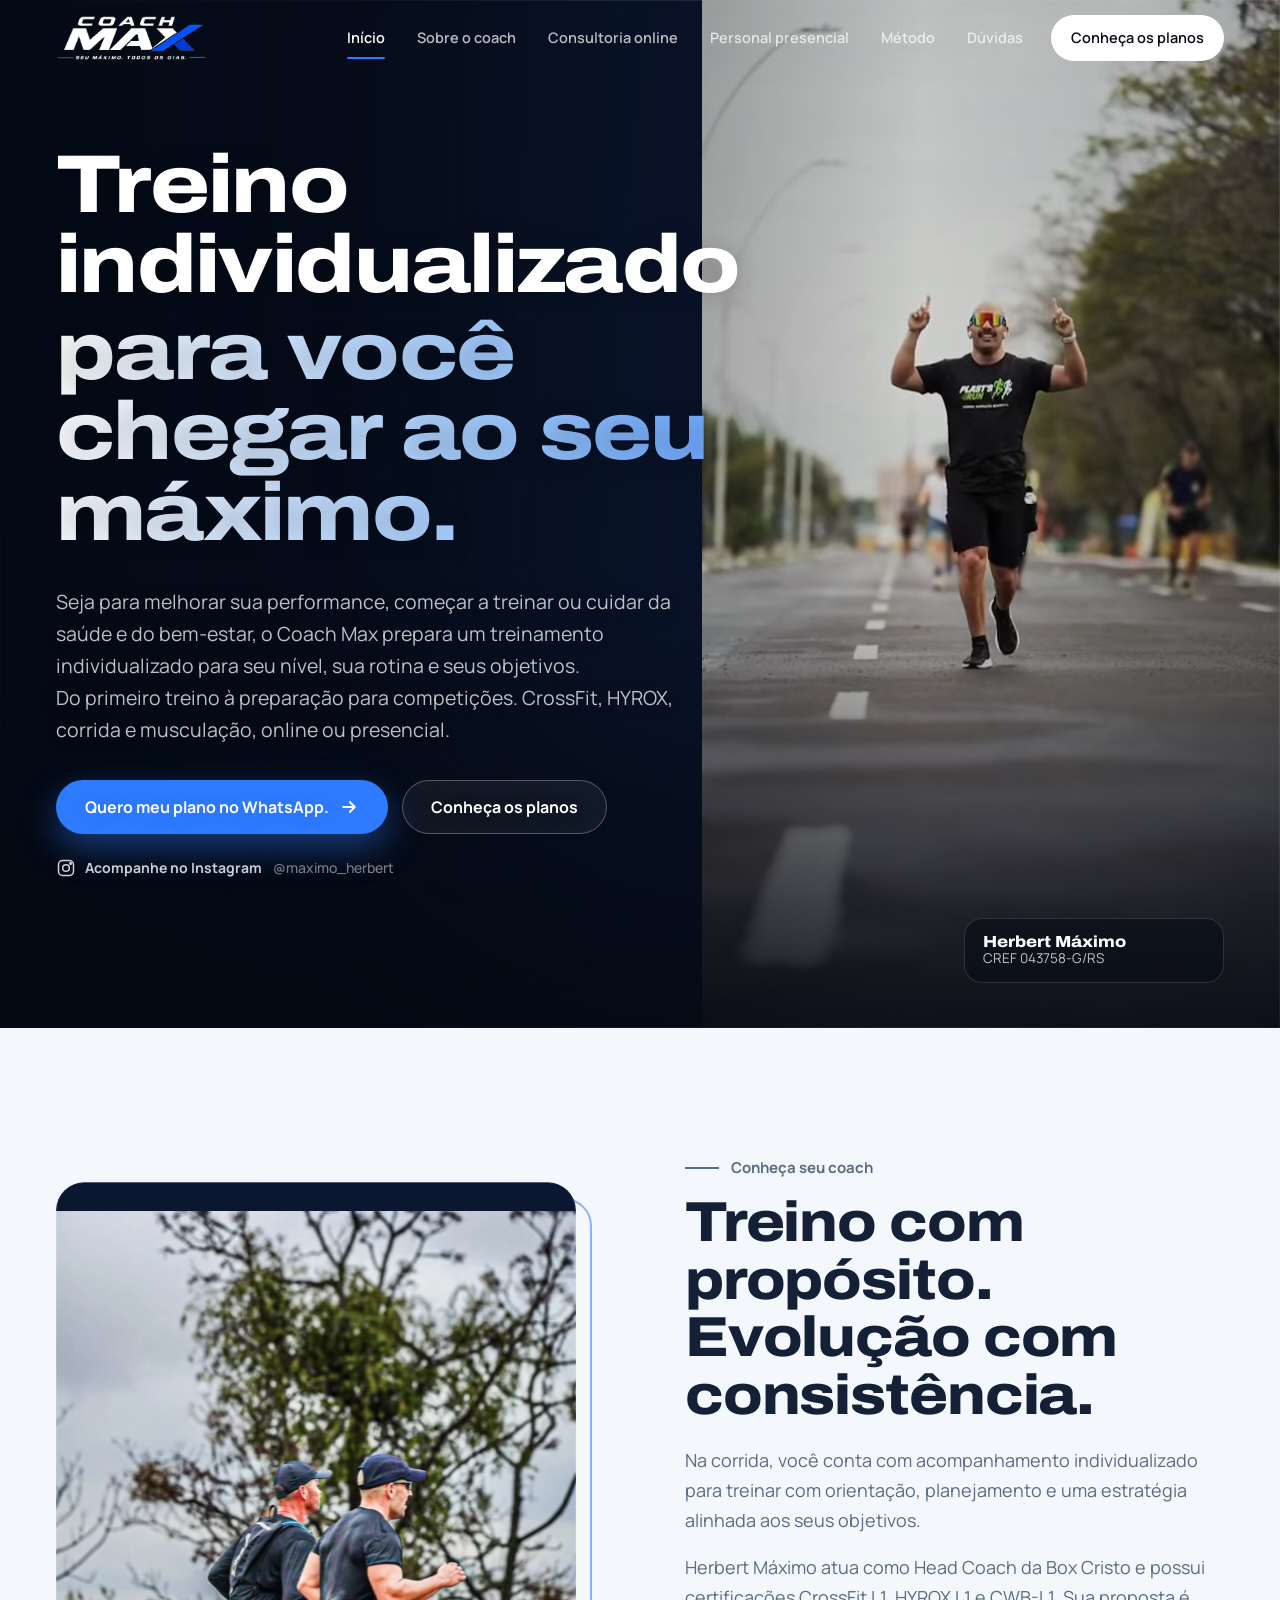
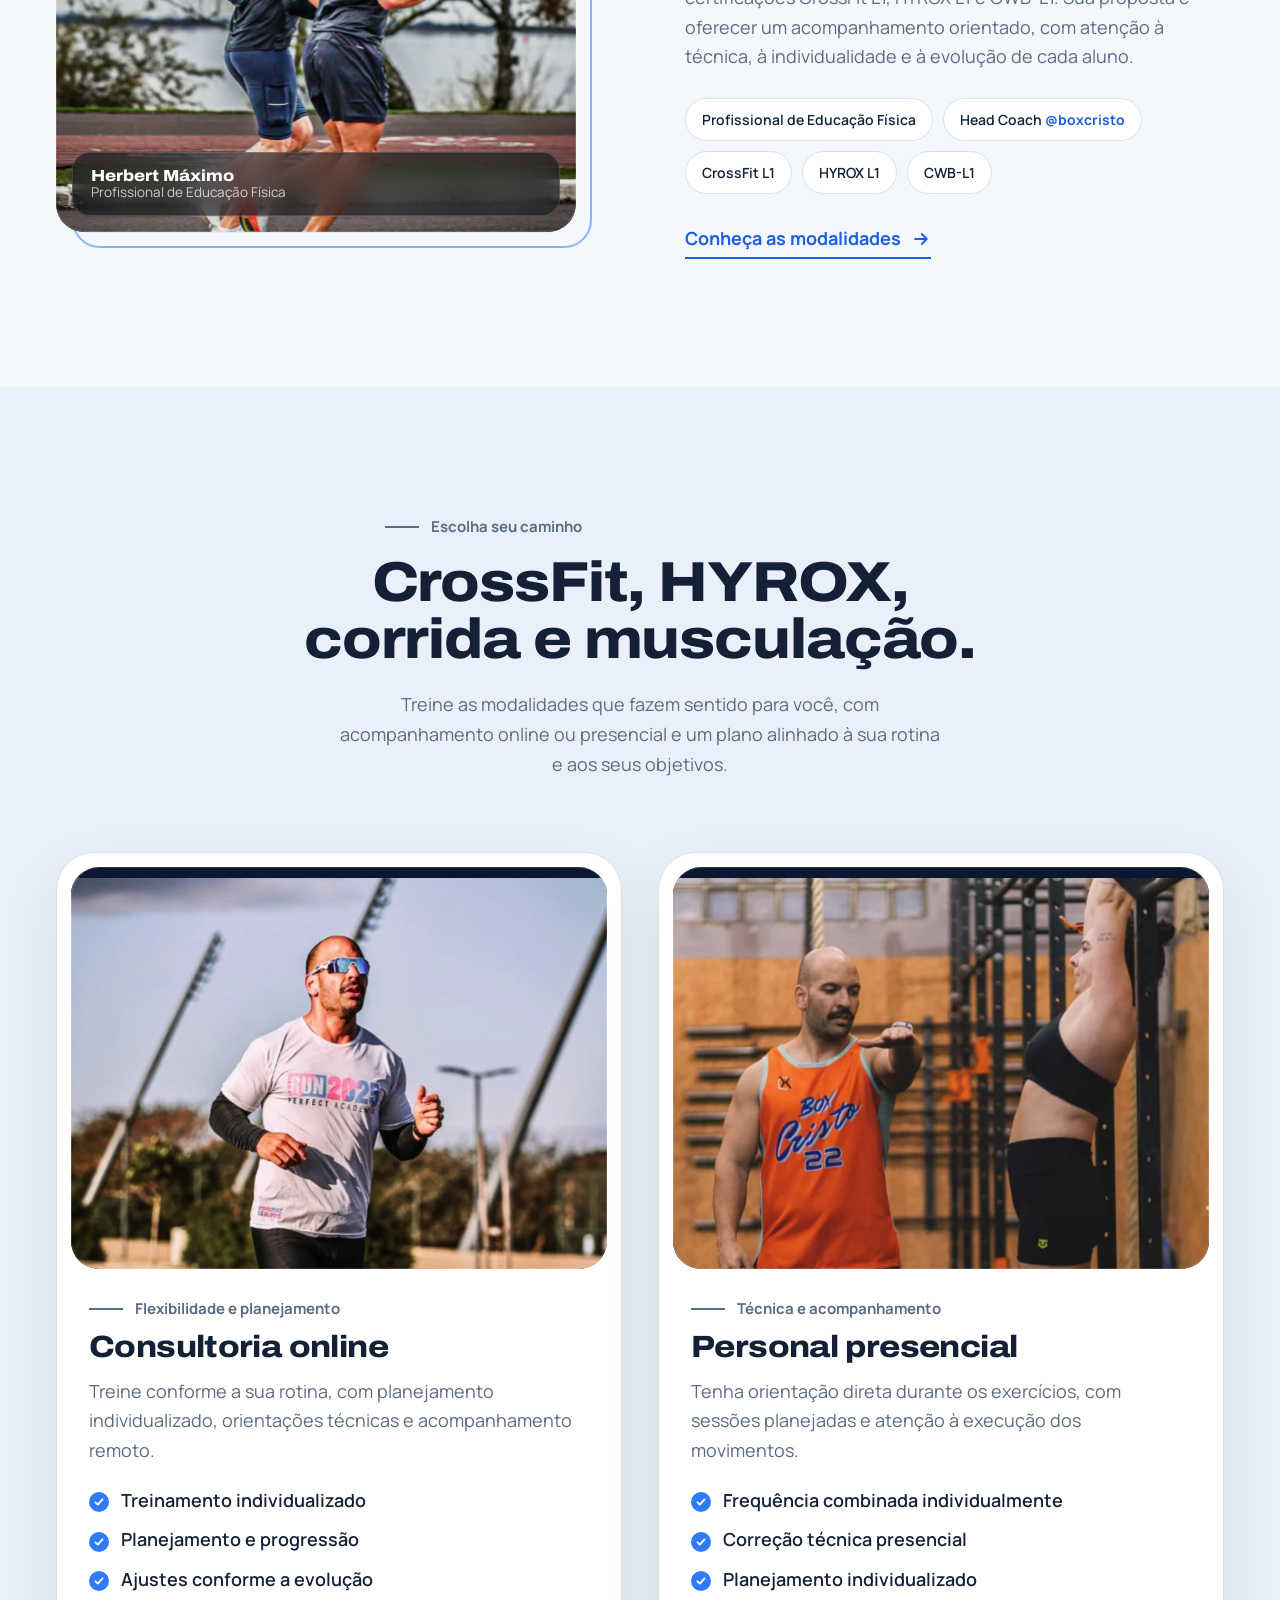
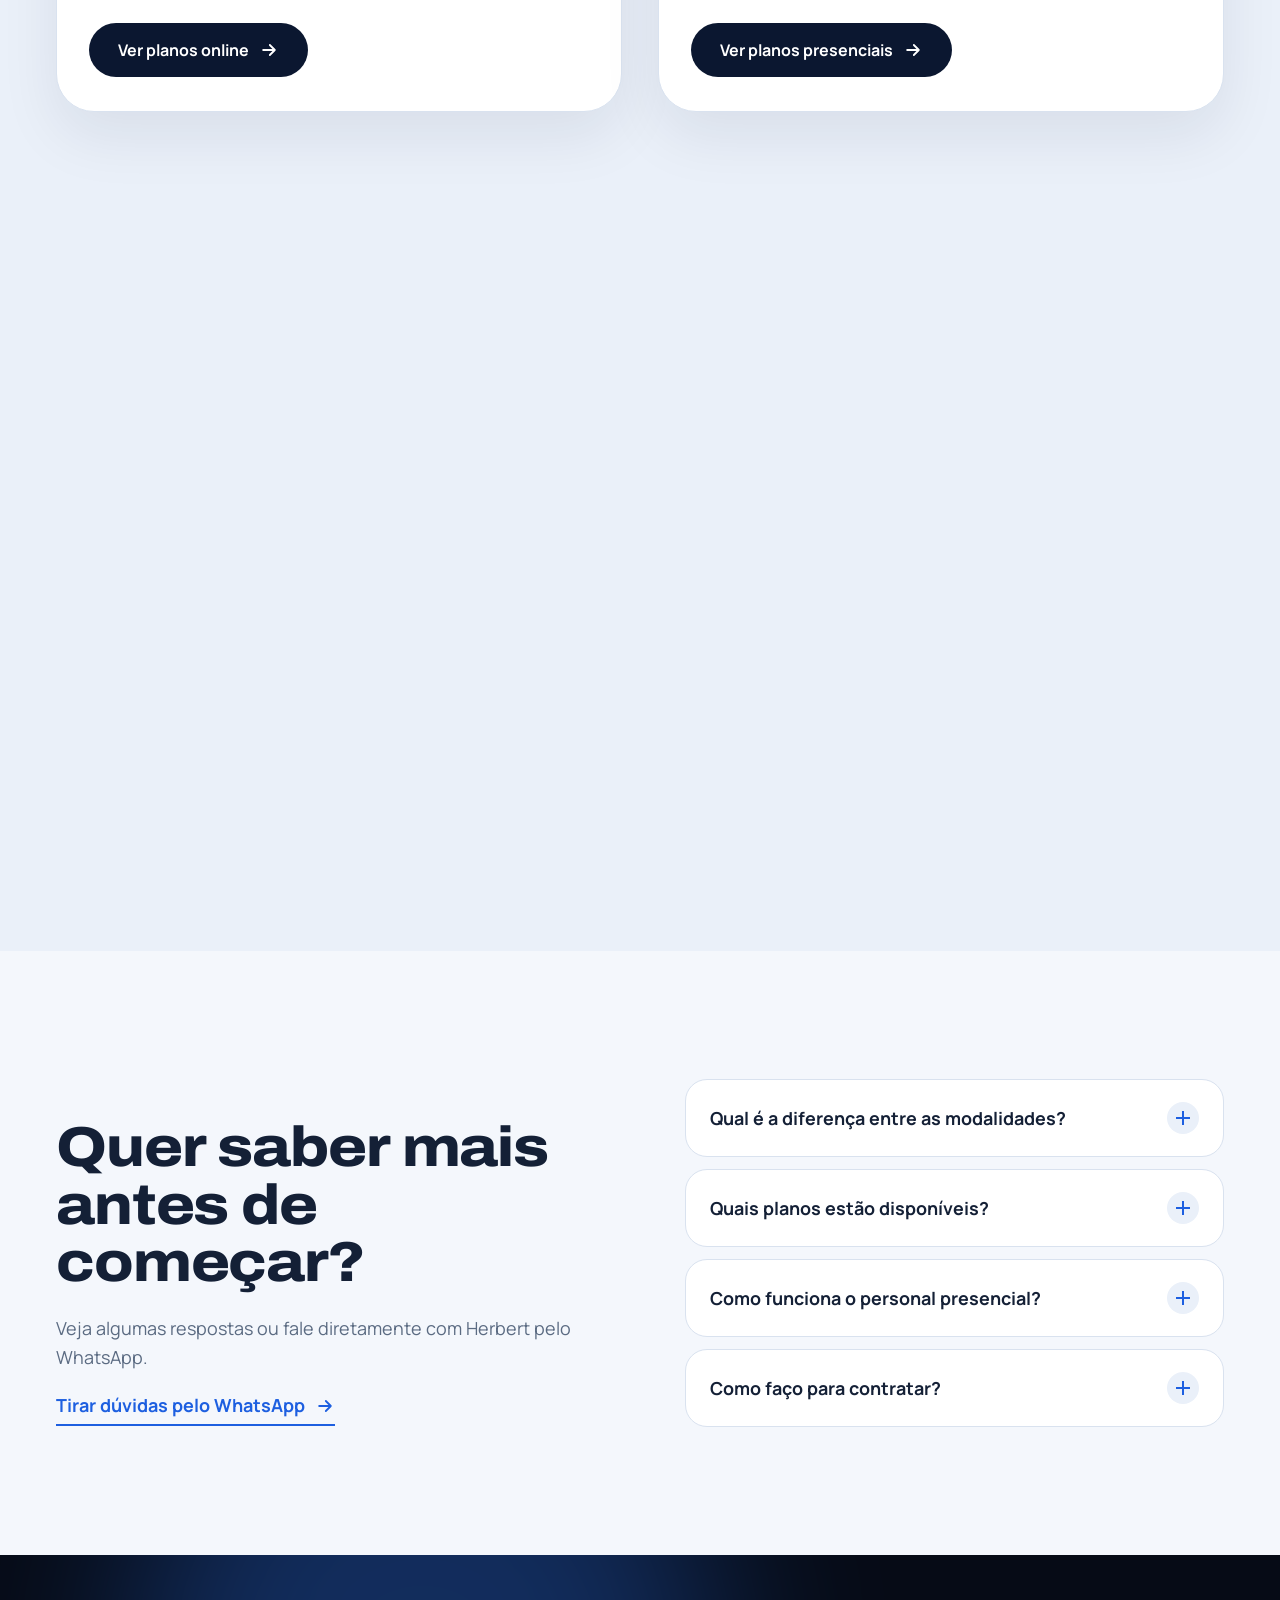
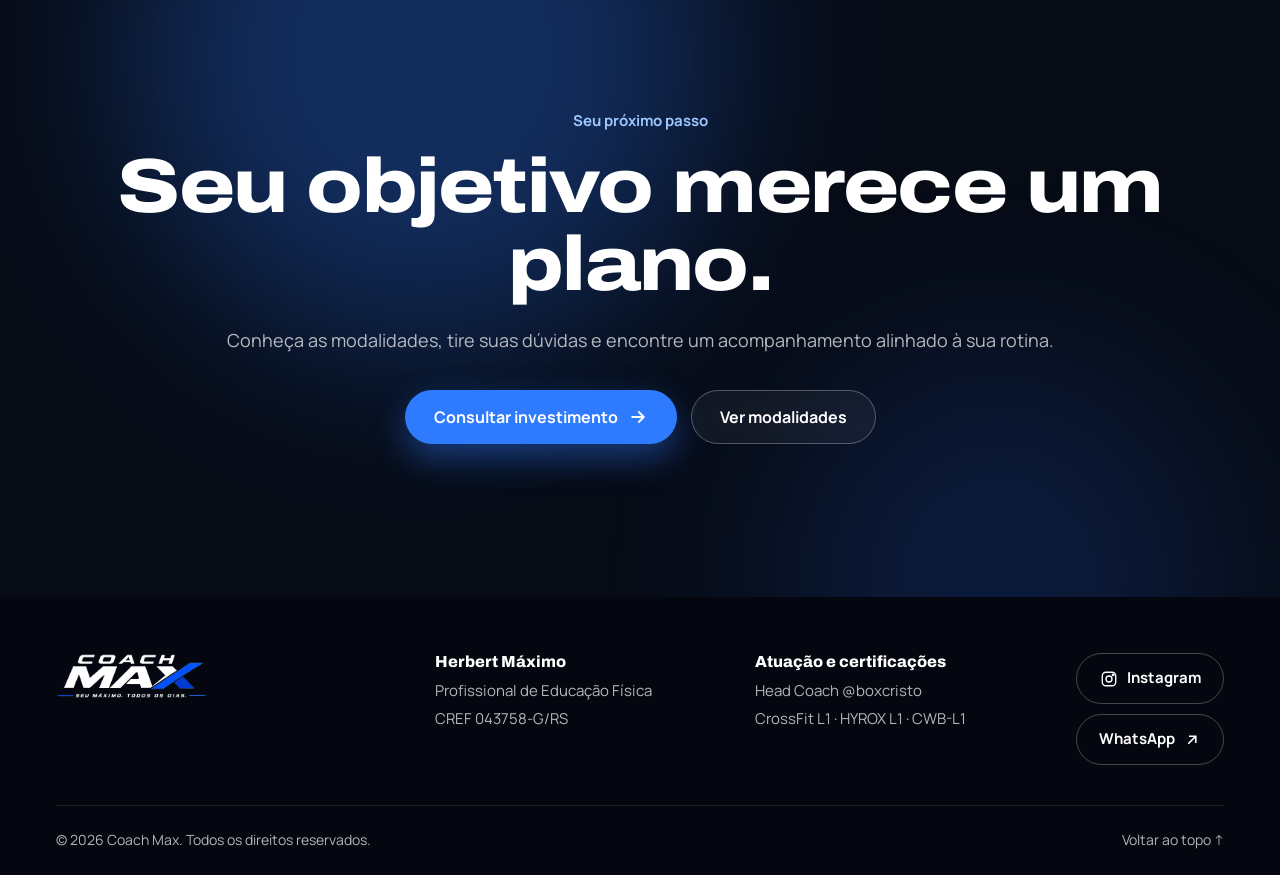
==== index.html @ e8304d34 "Atualiza copy e SEO da Home do Coach Max" ====
<!doctype html>
<html lang="pt-BR">
<head>
  <meta charset="utf-8">
  <meta name="viewport" content="width=device-width, initial-scale=1, viewport-fit=cover">
  <meta name="theme-color" content="#060b16">
  <meta name="description" content="Coach Max — Herbert Máximo. Treinamento individualizado para performance, saúde e bem-estar, com consultoria online e personal presencial.">
  <meta property="og:title" content="Coach Max | Herbert Máximo">
  <meta property="og:description" content="Treinamento individualizado para performance, saúde e bem-estar, com orientação profissional e evolução contínua.">
  <meta property="og:type" content="website">
  <meta property="og:image" content="assets/videos/poster.jpg">
  <title>Coach Max | Treinamento para performance, saúde e bem-estar</title>
  <link rel="preconnect" href="https://fonts.googleapis.com">
  <link rel="preconnect" href="https://fonts.gstatic.com" crossorigin>
  <link href="https://fonts.googleapis.com/css2?family=Archivo:wdth,wght@100,800;112,700;125,800&family=Manrope:wght@400;500;600;700&display=swap" rel="stylesheet">
  <link rel="stylesheet" href="./css/style.css">
  <script>document.documentElement.classList.add("js")</script>
  <script src="js/script.js" defer></script>
</head>
<body>
  <a class="skip-link" href="#conteudo">Pular para o conteúdo</a>
  <div class="progress" aria-hidden="true"><i></i></div>

  <header class="site-header" id="topo">
    <div class="container nav-wrap">
      <a class="brand" href="#inicio" aria-label="Coach Max, início">
        <img class="brand-logo" src="assets/images/coach-max-logo-white.png" alt="Coach Max — Seu máximo. Todos os dias.">
      </a>
      <button class="menu-toggle" type="button" aria-expanded="false" aria-controls="main-nav" aria-label="Abrir menu"><span></span><span></span></button>
      <nav class="main-nav" id="main-nav" aria-label="Navegação principal">
        <a href="#inicio" style="--i:1">Início</a>
        <a href="#sobre" style="--i:2">Sobre o coach</a>
        <a href="#online" style="--i:3">Consultoria online</a>
        <a href="#presencial" style="--i:4">Personal presencial</a>
        <a href="#metodo" style="--i:5">Método</a>
        <a href="#faq" style="--i:6">Dúvidas</a>
        <a class="nav-cta" href="planos.html" style="--i:7">Conheça os planos</a>
        <i class="nav-indicator" aria-hidden="true"></i>
      </nav>
    </div>
  </header>

  <main id="conteudo">
    <!-- HERO -->
    <section class="hero" id="inicio" aria-labelledby="hero-title">
      <div class="hero-bg" aria-hidden="true"><div class="glow g1"></div><div class="glow g2"></div></div>
      <div class="container hero-grid">
        <div class="hero-copy">
          <h1 id="hero-title">
            <span class="line"><span style="--i:1">Treino individualizado</span></span>
            <span class="line"><span style="--i:2" class="soft">para você chegar ao seu máximo.</span></span>
          </h1>
          <p class="hero-lead" data-in style="--i:4">Seja para melhorar sua performance, começar a treinar ou cuidar da saúde e do bem-estar, o Coach Max prepara um treinamento individualizado para seu nível, sua rotina e seus objetivos.<br><span class="hero-support">Do primeiro treino à preparação para competições. CrossFit, HYROX, corrida e musculação, online ou presencial.</span></p>
          <div class="button-row" data-in style="--i:5">
            <a class="btn btn-primary" href="planos.html"><span>Quero meu plano no WhatsApp.</span><svg viewBox="0 0 24 24" aria-hidden="true"><path d="M5 12h14M13 6l6 6-6 6"/></svg></a>
            <a class="btn btn-ghost" href="https://wa.me/5551980130227?text=Ol%C3%A1%2C%20Herbert!%20Conheci%20seu%20site%20e%20gostaria%20de%20saber%20mais%20sobre%20seus%20servi%C3%A7os." target="_blank" rel="noopener noreferrer"><span>Conheça os planos</span></a>
          </div>
          <a class="instagram-link" href="https://www.instagram.com/maximo_herbert/" target="_blank" rel="noopener noreferrer" aria-label="Acompanhe Herbert Máximo no Instagram">
            <svg viewBox="0 0 24 24" aria-hidden="true"><rect x="3" y="3" width="18" height="18" rx="5"/><circle cx="12" cy="12" r="4"/><circle cx="17.5" cy="6.5" r="1"/></svg>
            <span>Acompanhe no Instagram</span><span class="instagram-handle">@maximo_herbert</span>
          </a>
        </div>

        <div class="hero-visual" data-in style="--i:3">
          <div class="frame hero-frame">
            <div class="frame-inner">
              <video class="hero-video" autoplay muted loop playsinline preload="auto" poster="assets/videos/poster.jpg" aria-label="Herbert Máximo correndo em uma avenida">
                <source src="assets/videos/herbert-correndo.webm" type="video/webm; codecs=vp9">
                <source src="assets/videos/herbert-correndo.mp4" type="video/mp4">
              </video>
              <div class="frame-shade"></div>
              <div class="frame-caption"><strong>Herbert Máximo</strong><span>CREF 043758-G/RS</span></div>
            </div>
          </div>
          <svg class="seal" viewBox="0 0 200 200" aria-hidden="true">
            <defs><path id="circ" d="M100,100 m-78,0 a78,78 0 1,1 156,0 a78,78 0 1,1 -156,0"/></defs>
            <text><textPath href="#circ" startOffset="0">CrossFit L1 • HYROX L1 • CWB-L1 • Head Coach •</textPath></text>
            <circle cx="100" cy="100" r="40"/><path d="M82 108l12-24 8 14 6-8 10 18z"/>
          </svg>
        </div>
      </div>
      <a class="scroll-cue" href="#sobre" aria-label="Rolar para conhecer o coach"><i></i><span>Conheça o coach</span></a>
    </section>

    <!-- SOBRE -->
    <section class="section light" id="sobre">
      <div class="container split">
        <div class="frame" data-reveal="frame">
          <div class="frame-inner">
            <img src="assets/images/herbert-corrida-dupla.webp" alt="Herbert Máximo e outro atleta correndo juntos ao ar livre" width="666" height="654" loading="lazy" class="photo-running-pair" style="object-position:50% 48%" data-parallax>
            <div class="frame-caption"><strong>Herbert Máximo</strong><span>Profissional de Educação Física</span></div>
          </div>
        </div>
        <div class="copy">
          <p class="kicker" data-reveal>Conheça seu coach</p>
          <h2 data-reveal style="--d:80">Treino com propósito.<br>Evolução com consistência.</h2>
          <p data-reveal style="--d:140">Na corrida, você conta com acompanhamento individualizado para treinar com orientação, planejamento e uma estratégia alinhada aos seus objetivos.</p>
          <p data-reveal style="--d:200">Herbert Máximo atua como Head Coach da Box Cristo e possui certificações CrossFit L1, HYROX L1 e CWB-L1. Sua proposta é oferecer um acompanhamento orientado, com atenção à técnica, à individualidade e à evolução de cada aluno.</p>
          <div class="chips" data-reveal style="--d:260">
            <span>Profissional de Educação Física</span><span>Head Coach <b>@boxcristo</b></span><span>CrossFit L1</span><span>HYROX L1</span><span>CWB-L1</span>
          </div>
          <a class="text-link" href="#modalidades" data-reveal style="--d:320"><span>Conheça as modalidades</span><svg viewBox="0 0 24 24" aria-hidden="true"><path d="M5 12h14M13 6l6 6-6 6"/></svg></a>
        </div>
      </div>
    </section>

    <!-- MODALIDADES -->
    <section class="section pale" id="modalidades">
      <div class="container">
        <div class="heading center">
          <p class="kicker" data-reveal>Escolha seu caminho</p>
          <h2 data-reveal style="--d:80">CrossFit, HYROX,<br>corrida e musculação.</h2>
          <p data-reveal style="--d:140">Treine as modalidades que fazem sentido para você, com acompanhamento online ou presencial e um plano alinhado à sua rotina e aos seus objetivos.</p>
        </div>
        <div class="cards">
          <article class="card" data-reveal style="--d:0">
            <div class="frame frame-wide"><div class="frame-inner"><img src="assets/images/herbert-correndo-novo.webp" alt="Herbert Máximo correndo ao ar livre, com o rosto e o corpo visíveis" width="648" height="834" loading="lazy" class="photo-online" style="object-position:50% 16%" data-parallax></div></div>
            <div class="card-body">
              <p class="kicker">Flexibilidade e planejamento</p>
              <h3>Consultoria online</h3>
              <p>Treine conforme a sua rotina, com planejamento individualizado, orientações técnicas e acompanhamento remoto.</p>
              <ul class="checks"><li>Treinamento individualizado</li><li>Planejamento e progressão</li><li>Ajustes conforme a evolução</li></ul>
              <a class="btn btn-dark" href="planos.html?tipo=online#online"><span>Ver planos online</span><svg viewBox="0 0 24 24" aria-hidden="true"><path d="M5 12h14M13 6l6 6-6 6"/></svg></a>
            </div>
          </article>
          <article class="card" data-reveal style="--d:140">
            <div class="frame frame-wide"><div class="frame-inner"><img src="assets/images/herbert-orientando-aluna.webp" alt="Herbert Máximo orientando uma aluna durante um exercício na academia" width="681" height="908" loading="lazy" class="photo-presencial" style="object-position:50% 12%" data-parallax></div></div>
            <div class="card-body">
              <p class="kicker">Técnica e acompanhamento</p>
              <h3>Personal presencial</h3>
              <p>Tenha orientação direta durante os exercícios, com sessões planejadas e atenção à execução dos movimentos.</p>
              <ul class="checks"><li>Frequência combinada individualmente</li><li>Correção técnica presencial</li><li>Planejamento individualizado</li></ul>
              <a class="btn btn-dark" href="planos.html?tipo=presencial#presencial"><span>Ver planos presenciais</span><svg viewBox="0 0 24 24" aria-hidden="true"><path d="M5 12h14M13 6l6 6-6 6"/></svg></a>
            </div>
          </article>
        </div>
      </div>
    </section>


    <!-- MÉTODO -->
    <section class="section pale" id="metodo">
      <div class="container">
        <div class="heading center">
          <p class="kicker" data-reveal>A metodologia</p>
          <h2 data-reveal style="--d:80">Evolução não acontece por acaso.</h2>
          <p data-reveal style="--d:140">Um processo estruturado para transformar intenção em consistência.</p>
        </div>
        <div class="steps" data-reveal="line">
          <article data-reveal style="--d:100"><span>1</span><h3>Planejamento</h3><p>Definição de objetivos e organização de uma estratégia de treinamento individualizada.</p></article>
          <article data-reveal style="--d:260"><span>2</span><h3>Consistência</h3><p>Construção de uma rotina alinhada às suas necessidades e disponibilidade.</p></article>
          <article data-reveal style="--d:420"><span>3</span><h3>Evolução</h3><p>Acompanhamento do processo e ajustes conforme a sua resposta ao treinamento.</p></article>
        </div>
      </div>
    </section>

    <!-- FAQ -->
    <section class="section light" id="faq">
      <div class="container split faq">
        <div class="copy">
          <p class="kicker" data-reveal>Dúvidas frequentes</p>
          <h2 data-reveal style="--d:80">Quer saber mais antes de começar?</h2>
          <p data-reveal style="--d:140">Veja algumas respostas ou fale diretamente com Herbert pelo WhatsApp.</p>
          <a class="text-link" data-reveal style="--d:200" href="https://wa.me/5551980130227?text=Ol%C3%A1%2C%20Herbert!%20Tenho%20algumas%20d%C3%BAvidas%20sobre%20seus%20servi%C3%A7os." target="_blank" rel="noopener noreferrer"><span>Tirar dúvidas pelo WhatsApp</span><svg viewBox="0 0 24 24" aria-hidden="true"><path d="M5 12h14M13 6l6 6-6 6"/></svg></a>
        </div>
        <div class="acc" data-reveal="right">
          <div class="acc-item"><h3><button type="button" aria-expanded="false">Qual é a diferença entre as modalidades?<i aria-hidden="true"></i></button></h3><div class="acc-panel"><div><p>A consultoria online oferece planejamento e acompanhamento remoto. O personal presencial inclui sessões com orientação direta durante os exercícios.</p></div></div></div>
          <div class="acc-item"><h3><button type="button" aria-expanded="false">Quais planos estão disponíveis?<i aria-hidden="true"></i></button></h3><div class="acc-panel"><div><p>As duas modalidades possuem opções mensal, bimestral e trimestral. Entre em contato para consultar o investimento e as condições.</p></div></div></div>
          <div class="acc-item"><h3><button type="button" aria-expanded="false">Como funciona o personal presencial?<i aria-hidden="true"></i></button></h3><div class="acc-panel"><div><p>O acompanhamento pode ser online ou presencial. No presencial, a quantidade e a frequência das sessões são combinadas individualmente com Herbert, conforme os objetivos e a rotina de cada aluno.</p></div></div></div>
          <div class="acc-item"><h3><button type="button" aria-expanded="false">Como faço para contratar?<i aria-hidden="true"></i></button></h3><div class="acc-panel"><div><p>Escolha a modalidade, selecione o plano e toque em “Enviar no WhatsApp” para conversar diretamente com Herbert, com a mensagem já preenchida.</p></div></div></div>
        </div>
      </div>
    </section>

    <!-- CTA -->
    <section class="section dark final" id="contato">
      <div class="glow g1" aria-hidden="true"></div><div class="glow g2" aria-hidden="true"></div>
      <div class="container center">
        <p class="kicker" data-reveal>Seu próximo passo</p>
        <h2 data-reveal style="--d:80">Seu objetivo merece um plano.</h2>
        <p data-reveal style="--d:140">Conheça as modalidades, tire suas dúvidas e encontre um acompanhamento alinhado à sua rotina.</p>
        <div class="button-row center-row" data-reveal style="--d:200">
          <a class="btn btn-primary" href="https://wa.me/5551980130227?text=Ol%C3%A1%2C%20Herbert!%20Conheci%20seu%20site%20e%20gostaria%20de%20consultar%20os%20investimentos%20dos%20planos." target="_blank" rel="noopener noreferrer"><span>Consultar investimento</span><svg viewBox="0 0 24 24" aria-hidden="true"><path d="M5 12h14M13 6l6 6-6 6"/></svg></a>
          <a class="btn btn-ghost" href="planos.html"><span>Ver modalidades</span></a>
        </div>
      </div>
    </section>
  </main>

  <footer class="site-footer">
    <div class="container footer-main">
      <a class="brand" href="#inicio"><img class="brand-logo" src="assets/images/coach-max-logo-white.png" alt="Coach Max — Seu máximo. Todos os dias."></a>
      <div class="footer-info"><strong>Herbert Máximo</strong><span>Profissional de Educação Física</span><span>CREF 043758-G/RS</span></div>
      <div class="footer-info"><strong>Atuação e certificações</strong><span>Head Coach @boxcristo</span><span>CrossFit L1 · HYROX L1 · CWB-L1</span></div>
      <div class="footer-socials">
        <a class="footer-social instagram-social" href="https://www.instagram.com/maximo_herbert/" target="_blank" rel="noopener noreferrer" aria-label="Instagram de Herbert Máximo">
          <svg viewBox="0 0 24 24" aria-hidden="true"><rect x="3" y="3" width="18" height="18" rx="5"/><circle cx="12" cy="12" r="4"/><circle cx="17.5" cy="6.5" r="1"/></svg><span>Instagram</span>
        </a>
        <a class="footer-wa" href="https://wa.me/5551980130227" target="_blank" rel="noopener noreferrer"><span>WhatsApp</span><svg viewBox="0 0 24 24" aria-hidden="true"><path d="M7 17L17 7M8 7h9v9"/></svg></a>
      </div>
    </div>
    <div class="container footer-bottom"><span>© <span id="current-year">2026</span> Coach Max. Todos os direitos reservados.</span><a href="#topo">Voltar ao topo ↑</a></div>
  </footer>

  <a class="floating-wa" href="https://wa.me/5551980130227?text=Ol%C3%A1%2C%20Herbert!%20Gostaria%20de%20saber%20mais%20sobre%20seus%20servi%C3%A7os." target="_blank" rel="noopener noreferrer" aria-label="Falar com Herbert pelo WhatsApp">
    <svg viewBox="0 0 24 24" aria-hidden="true"><path d="M20.52 3.48A11.83 11.83 0 0 0 12.1 0C5.55 0 .22 5.33.22 11.88c0 2.1.55 4.15 1.6 5.96L.12 24l6.32-1.66a11.9 11.9 0 0 0 5.66 1.44h.01c6.55 0 11.88-5.33 11.88-11.88 0-3.17-1.23-6.15-3.47-8.42ZM12.1 21.75a9.9 9.9 0 0 1-5.04-1.38l-.36-.21-3.75.98 1-3.66-.23-.38a9.85 9.85 0 0 1-1.51-5.22c0-5.45 4.44-9.89 9.9-9.89a9.82 9.82 0 0 1 7 2.9 9.83 9.83 0 0 1 2.9 7c0 5.46-4.44 9.9-9.9 9.9Zm5.43-7.41c-.3-.15-1.77-.87-2.04-.97-.27-.1-.47-.15-.67.15-.2.3-.77.97-.95 1.17-.17.2-.35.22-.65.07-.3-.15-1.26-.46-2.4-1.47-.89-.79-1.49-1.77-1.66-2.07-.17-.3-.02-.46.13-.61.13-.13.3-.35.45-.52.15-.17.2-.3.3-.5.1-.2.05-.37-.02-.52-.08-.15-.67-1.62-.92-2.22-.24-.58-.49-.5-.67-.51h-.57c-.2 0-.52.07-.79.37-.27.3-1.04 1.02-1.04 2.49s1.07 2.89 1.22 3.09c.15.2 2.1 3.2 5.08 4.49.71.31 1.26.5 1.69.64.71.23 1.35.2 1.86.12.57-.08 1.77-.72 2.02-1.42.25-.7.25-1.3.17-1.42-.07-.13-.27-.2-.57-.35Z"/></svg>
  </a>
</body>
</html>
---- css/style.css ----
:root{
  --ink:#060b16;--navy:#0b1730;--navy-2:#13294d;--blue:#2f7bff;--blue-2:#1d5fe0;--sky:#9cc8ff;
  --bone:#f4f7fc;--pale:#eaf0f9;--white:#fff;--text:#142036;--muted:#5b6b82;--line:#d9e2ef;
  --ease:cubic-bezier(.16,1,.3,1);--ease-io:cubic-bezier(.65,0,.35,1);
  --f-head:"Archivo","Arial Narrow",system-ui,sans-serif;--f-body:"Manrope",system-ui,-apple-system,"Segoe UI",sans-serif;
  --r:28px;--pad:clamp(20px,5vw,56px);--header:76px;
}
*,*::before,*::after{box-sizing:border-box}
html{-webkit-text-size-adjust:100%;scroll-padding-top:var(--header)}
body{margin:0;font-family:var(--f-body);color:var(--text);background:var(--ink);line-height:1.65;font-size:clamp(16px,1.05vw + 10px,18px);overflow-x:hidden;-webkit-font-smoothing:antialiased}
body.menu-open{overflow:hidden}
img,video,svg{display:block;max-width:100%}
a{color:inherit;text-decoration:none}
button{font:inherit;color:inherit}
h1,h2,h3{font-family:var(--f-head);margin:0;line-height:1.02;letter-spacing:-.02em;font-weight:800;font-stretch:112%}
p{margin:0 0 1em}
:focus-visible{outline:3px solid var(--blue);outline-offset:3px;border-radius:8px}
.container{width:min(1200px,100% - var(--pad)*2);margin-inline:auto}
.skip-link{position:fixed;left:12px;top:-60px;z-index:200;background:#fff;color:#000;padding:10px 16px;border-radius:10px;transition:top .2s}
.skip-link:focus{top:12px}

/* progress + header */
.progress{position:fixed;inset:0 0 auto 0;height:3px;z-index:120;pointer-events:none}
.progress i{display:block;height:100%;background:linear-gradient(90deg,var(--blue),var(--sky));transform-origin:left;transform:scaleX(var(--p,0))}
.site-header{position:fixed;inset:0 0 auto 0;height:var(--header);z-index:100;display:flex;align-items:center;color:#fff;transition:background .5s var(--ease),backdrop-filter .5s,box-shadow .5s,height .5s var(--ease)}
.site-header.scrolled{background:rgba(6,11,22,.78);-webkit-backdrop-filter:blur(18px) saturate(1.4);backdrop-filter:blur(18px) saturate(1.4);box-shadow:0 1px 0 rgba(255,255,255,.08);height:64px}
.nav-wrap{display:flex;align-items:center;justify-content:space-between;gap:24px}
.brand{display:flex;align-items:center;gap:12px;position:relative;z-index:110}
.brand-logo{display:block;width:clamp(126px,13vw,168px);height:auto;max-height:46px;object-fit:contain;object-position:left center}
.brand:hover .brand-logo{opacity:.9;transition:opacity .25s ease}
.brand-mark{width:42px;height:42px;border-radius:13px;display:grid;place-items:center;background:linear-gradient(135deg,var(--blue),var(--blue-2));font:800 15px var(--f-head);letter-spacing:.02em;box-shadow:0 8px 24px rgba(47,123,255,.45);transition:transform .6s var(--ease)}
.brand:hover .brand-mark{transform:rotate(-8deg) scale(1.06)}
.brand-copy{display:flex;flex-direction:column;line-height:1.15}
.brand-copy strong{font:800 17px var(--f-head);font-stretch:112%;letter-spacing:.01em}
.brand-copy small{font-size:11px;color:rgba(255,255,255,.62)}
.main-nav{display:flex;align-items:center;gap:4px;position:relative}
.main-nav a{position:relative;padding:10px 14px;font-size:14.5px;font-weight:600;color:rgba(255,255,255,.72);transition:color .3s}
.main-nav a:hover,.main-nav a.active{color:#fff}
.main-nav .nav-cta{margin-left:10px;padding:11px 20px;border-radius:999px;background:#fff;color:var(--ink);transition:transform .4s var(--ease),background .3s,color .3s}
.main-nav .nav-cta:hover{background:var(--blue);color:#fff;transform:translateY(-2px)}
.nav-indicator{position:absolute;bottom:2px;left:0;height:2px;width:0;background:var(--blue);border-radius:2px;transition:transform .5s var(--ease),width .5s var(--ease),opacity .3s;opacity:0}
.menu-toggle{display:none;position:relative;z-index:110;width:46px;height:46px;border:1px solid rgba(255,255,255,.2);border-radius:14px;background:rgba(255,255,255,.06);cursor:pointer}
.menu-toggle span{position:absolute;left:13px;right:13px;height:2px;background:#fff;border-radius:2px;transition:transform .5s var(--ease)}
.menu-toggle span:first-child{top:18px}.menu-toggle span:last-child{top:26px}
.menu-toggle[aria-expanded=true] span:first-child{transform:translateY(4px) rotate(45deg)}
.menu-toggle[aria-expanded=true] span:last-child{transform:translateY(-4px) rotate(-45deg)}

/* buttons / links */
.btn{--mx:0px;--my:0px;display:inline-flex;align-items:center;justify-content:center;gap:10px;min-height:54px;padding:0 28px;border-radius:999px;font-weight:700;font-size:16px;border:1px solid transparent;cursor:pointer;position:relative;overflow:hidden;transform:translate(var(--mx),var(--my));transition:transform .5s var(--ease),background .35s,color .35s,border-color .35s,box-shadow .4s}
.btn svg,.text-link svg{width:20px;height:20px;fill:none;stroke:currentColor;stroke-width:2.2;stroke-linecap:round;stroke-linejoin:round;transition:transform .5s var(--ease)}
.btn:hover svg,.text-link:hover svg{transform:translateX(5px)}
.btn-primary{background:var(--blue);color:#fff;box-shadow:0 14px 34px rgba(47,123,255,.42)}
.btn-primary:hover{background:#4a8dff;box-shadow:0 18px 44px rgba(47,123,255,.6)}
.btn-ghost{border-color:rgba(255,255,255,.28);color:#fff;background:rgba(255,255,255,.05);-webkit-backdrop-filter:blur(8px);backdrop-filter:blur(8px)}
.btn-ghost:hover{background:#fff;color:var(--ink)}
.btn-dark{background:var(--navy);color:#fff}.btn-dark:hover{background:var(--blue)}
.btn-wa{background:#1fb855;color:#fff;box-shadow:0 14px 34px rgba(31,184,85,.35);width:100%}
.btn-wa:hover{background:#25d366}
.btn:active{transform:translate(var(--mx),var(--my)) scale(.97)}
.text-link{display:inline-flex;align-items:center;gap:10px;font-weight:700;color:var(--blue-2);border-bottom:2px solid currentColor;padding-bottom:3px}
.button-row{display:flex;flex-wrap:wrap;gap:14px}
.instagram-link{display:inline-flex;align-items:center;gap:9px;margin-top:22px;color:rgba(255,255,255,.82);font-size:14px;font-weight:700;transition:color .25s ease}
.instagram-link svg{width:20px;height:20px;fill:none;stroke:currentColor;stroke-width:1.8;stroke-linecap:round;stroke-linejoin:round}
.instagram-link:hover{color:#fff}
.instagram-handle{color:rgba(255,255,255,.48);font-weight:500;margin-left:2px}
.instagram-link:hover .instagram-handle{color:#9cc8ff}

/* hero */
.hero{position:relative;isolation:isolate;min-height:100svh;color:#fff;background:var(--ink);overflow:hidden;display:flex;align-items:center;padding:calc(var(--header) + 24px) 0 96px}
.hero-bg{position:absolute;inset:0;z-index:0;background:radial-gradient(120% 90% at 85% 10%,#14336a 0%,transparent 60%),linear-gradient(180deg,#07101f,#060b16)}
.glow{position:absolute;border-radius:50%;filter:blur(90px);opacity:.55;pointer-events:none}
.g1{width:46vw;height:46vw;max-width:620px;max-height:620px;background:#2f7bff;top:-12%;right:-8%;animation:drift 16s ease-in-out infinite alternate}
.g2{width:34vw;height:34vw;max-width:460px;max-height:460px;background:#1b3f8f;bottom:-18%;left:-8%;animation:drift 20s ease-in-out infinite alternate-reverse}
@keyframes drift{to{transform:translate3d(-40px,36px,0) scale(1.12)}}
.hero-grid{position:static;display:block;width:min(1200px,100% - var(--pad)*2);margin-inline:auto}
.hero-copy{position:relative;z-index:2;width:min(760px,100%);padding-block:clamp(24px,5vh,64px);text-shadow:0 2px 24px rgba(0,0,0,.18)}
.tag{display:inline-flex;align-items:center;gap:10px;padding:8px 16px 8px 12px;border:1px solid rgba(255,255,255,.18);border-radius:999px;background:rgba(255,255,255,.06);font-size:14px;font-weight:600;color:rgba(255,255,255,.86);margin-bottom:26px;-webkit-backdrop-filter:blur(8px);backdrop-filter:blur(8px)}
.pulse-dot{width:8px;height:8px;border-radius:50%;background:#4ade80;box-shadow:0 0 0 0 rgba(74,222,128,.6);animation:ping 2s infinite}
@keyframes ping{70%{box-shadow:0 0 0 10px rgba(74,222,128,0)}100%{box-shadow:0 0 0 0 rgba(74,222,128,0)}}
.hero h1{font-size:clamp(2.5rem,6.4vw,5.6rem);font-stretch:118%;line-height:.98;margin-bottom:26px}
.hero h1 .line{display:block;overflow:hidden;padding-bottom:.08em}
.hero h1 .line>span{display:block}
.soft{background:linear-gradient(95deg,#fff 0%,var(--sky) 60%,var(--blue) 120%);-webkit-background-clip:text;background-clip:text;color:transparent}
.hero-lead{max-width:34em;font-size:clamp(1.02rem,1.2vw + .6rem,1.22rem);color:rgba(255,255,255,.74);margin-bottom:34px}
.hero-visual{position:absolute;inset:0;z-index:1;width:100%;max-width:none;pointer-events:none}
.hero-frame{position:absolute;inset:0;width:100%;height:100%;max-height:none;aspect-ratio:auto;margin:0;transform:none!important;border-radius:0;background:#07101f}
.hero-frame .frame-inner{border-radius:0;box-shadow:none}
.hero-frame .frame-inner::before{content:"";position:absolute;inset:0;z-index:1;pointer-events:none;background:linear-gradient(90deg,rgba(4,9,19,.92) 0%,rgba(4,9,19,.78) 27%,rgba(4,9,19,.34) 48%,rgba(4,9,19,.10) 72%,rgba(4,9,19,.22) 100%),linear-gradient(0deg,rgba(4,9,19,.48) 0%,transparent 34%,rgba(4,9,19,.08) 100%)}
.hero-video{position:absolute;inset:0;width:100%;height:100%;object-fit:contain;object-position:right center;background:transparent;opacity:0;transition:opacity 900ms ease;will-change:opacity;filter:none;transform:none}
.hero-video.is-ready{opacity:1}
.hero-frame .frame-caption{z-index:2;left:auto;right:var(--pad);bottom:clamp(28px,5vh,58px);width:min(260px,calc(100vw - var(--pad)*2));max-width:calc(100vw - var(--pad)*2);box-sizing:border-box}
.seal{display:none}
.seal text{font:700 13.3px var(--f-body);fill:#fff;letter-spacing:.14em;text-transform:uppercase}
.seal circle{fill:var(--blue);stroke:rgba(255,255,255,.25)}.seal path{fill:#fff;transform-origin:100px 100px;animation:spin 26s linear infinite reverse}
@keyframes spin{to{transform:rotate(360deg)}}
.scroll-cue{position:absolute;left:50%;bottom:26px;transform:translateX(-50%);display:flex;flex-direction:column;align-items:center;gap:10px;font-size:13px;font-weight:600;color:rgba(255,255,255,.6)}
.scroll-cue i{width:22px;height:36px;border:2px solid rgba(255,255,255,.4);border-radius:14px;position:relative}
.scroll-cue i::after{content:"";position:absolute;left:50%;top:7px;width:4px;height:7px;margin-left:-2px;border-radius:3px;background:#fff;animation:wheel 1.8s var(--ease) infinite}
@keyframes wheel{0%{opacity:0;transform:translateY(0)}30%{opacity:1}100%{opacity:0;transform:translateY(12px)}}

/* frames (all images) */
.frame{position:relative;aspect-ratio:4/5;width:100%}
.frame-wide{aspect-ratio:4/3}
.frame-inner{position:absolute;inset:0;border-radius:var(--r);overflow:hidden;background:var(--navy);isolation:isolate;box-shadow:0 30px 70px rgba(11,23,48,.22)}
.frame-inner img{width:100%;height:100%;object-fit:cover;transform:translate3d(0,var(--py,0),0) scale(1.02);will-change:transform;object-position:center top}
/* Enquadramentos fotográficos: prioriza rostos e mantém contexto da atividade. */
.card .frame-wide .photo-online{object-position:50% 13% !important;transform:translate3d(0,var(--py,0),0) scale(1.01)}
.card .frame-wide .photo-presencial{object-position:50% 10% !important;transform:translate3d(0,var(--py,0),0) scale(1.01)}
#sobre .photo-running-pair{object-position:50% 48% !important;transform:translate3d(0,var(--py,0),0) scale(1.01)}
.frame:not(.hero-frame)::before{content:"";position:absolute;inset:0;border:2px solid var(--blue);border-radius:var(--r);transform:translate(16px,16px);opacity:.55;transition:transform .8s var(--ease)}
.frame:not(.hero-frame):hover::before{transform:translate(8px,8px)}
.frame-shade{position:absolute;inset:0;background:linear-gradient(180deg,transparent 55%,rgba(6,11,22,.78))}
.frame-inner::after{content:"";position:absolute;inset:0;border-radius:inherit;box-shadow:inset 0 0 0 1px rgba(255,255,255,.14);pointer-events:none}
.frame-caption{position:absolute;left:16px;right:16px;bottom:16px;padding:14px 18px;border-radius:18px;background:rgba(6,11,22,.55);-webkit-backdrop-filter:blur(14px);backdrop-filter:blur(14px);border:1px solid rgba(255,255,255,.14);color:#fff;display:flex;flex-direction:column;line-height:1.3}
.frame-caption strong{font:800 16px var(--f-head);font-stretch:112%}.frame-caption span{font-size:13.5px;color:rgba(255,255,255,.75)}

/* sections */
.section{position:relative;padding:clamp(72px,10vw,140px) 0;overflow:hidden}
.light{background:var(--bone)}.pale{background:var(--pale)}.dark{background:var(--ink);color:#fff}
.dark .glow{opacity:.3}
.split{display:grid;grid-template-columns:1fr 1fr;align-items:center;gap:clamp(36px,7vw,110px)}
.split>.frame{max-width:520px}
.split-plans{align-items:start}
.copy h2,.heading h2,.final h2{font-size:clamp(2rem,4.4vw,3.6rem);margin-bottom:22px}
.copy p,.heading p{color:var(--muted);max-width:34em}
.dark .copy p,.dark .heading p,.final p{color:rgba(255,255,255,.7)}
.kicker{font-weight:700;font-size:15px;color:var(--blue-2);margin-bottom:14px;display:flex;align-items:center;gap:12px}
.kicker::before{content:"";width:34px;height:2px;background:currentColor;transform-origin:left;animation:none}
.dark .kicker{color:var(--sky)}
.lead{font:700 clamp(1.15rem,1.6vw,1.4rem)/1.35 var(--f-head)!important;color:var(--text)!important;font-stretch:105%}
.dark .lead{color:#fff!important}
.chips{display:flex;flex-wrap:wrap;gap:10px;margin:26px 0 30px}
.chips span{padding:9px 16px;border-radius:999px;background:#fff;border:1px solid var(--line);font-size:14px;font-weight:600;transition:transform .4s var(--ease),border-color .3s,background .3s}
.chips span:hover{transform:translateY(-3px);border-color:var(--blue);background:#f0f6ff}
.chips b{color:var(--blue-2)}
.heading.center,.center{text-align:center}.heading.center p,.final .center p{margin-inline:auto}
.heading{margin-bottom:clamp(36px,6vw,72px)}

/* cards */
.cards{display:grid;grid-template-columns:repeat(2,1fr);gap:clamp(20px,3vw,36px)}
.card{background:#fff;border-radius:calc(var(--r) + 10px);padding:14px 14px 34px;box-shadow:0 24px 60px rgba(11,23,48,.08);border:1px solid var(--line);transition:transform .7s var(--ease),box-shadow .7s var(--ease)}
.card:hover{transform:translateY(-8px)!important;box-shadow:0 40px 80px rgba(11,23,48,.16)}
.card .frame-inner{box-shadow:none}
.card .frame::before{display:none}
.card-body{padding:28px 18px 0}
.card h3{font-size:clamp(1.5rem,2.4vw,2rem);margin-bottom:14px}
.card p{color:var(--muted)}
.card .kicker{margin-bottom:10px}
.checks{list-style:none;margin:20px 0 28px;padding:0;display:grid;gap:10px}
.checks li{position:relative;padding-left:32px;font-weight:600}
.checks li::before{content:"";position:absolute;left:0;top:.35em;width:20px;height:20px;border-radius:50%;background:var(--blue) url("data:image/svg+xml,%3Csvg xmlns='http://www.w3.org/2000/svg' viewBox='0 0 24 24' fill='none' stroke='white' stroke-width='3.2' stroke-linecap='round' stroke-linejoin='round'%3E%3Cpath d='M6 12.5l4 4 8-9'/%3E%3C/svg%3E") center/70% no-repeat}

/* included */
.included{display:grid;grid-template-columns:repeat(2,1fr);gap:14px;margin-top:30px}
.included div{padding:20px;border-radius:20px;border:1px solid var(--line);background:#fff;transition:transform .5s var(--ease),border-color .3s}
.dark .included div{background:rgba(255,255,255,.05);border-color:rgba(255,255,255,.12)}
.included div:hover{transform:translateY(-4px);border-color:var(--blue)}
.included strong{display:block;font:800 16px var(--f-head);margin-bottom:6px}
.included p{margin:0;font-size:14.5px}
.note{margin-top:22px;padding:18px 20px;border-left:3px solid var(--blue);background:#fff;border-radius:0 16px 16px 0;font-size:15px}

/* plans */
.panel{padding:clamp(22px,3vw,36px);border-radius:calc(var(--r) + 6px);background:linear-gradient(160deg,rgba(255,255,255,.09),rgba(255,255,255,.03));border:1px solid rgba(255,255,255,.14);color:#fff;-webkit-backdrop-filter:blur(16px);backdrop-filter:blur(16px);box-shadow:0 40px 90px rgba(0,0,0,.4)}
.panel h3{font-size:clamp(1.5rem,2.4vw,2rem);margin-bottom:10px}
.panel-intro{color:rgba(255,255,255,.7);margin-bottom:24px;font-size:15.5px}
.panel-light{background:var(--navy);box-shadow:0 40px 80px rgba(11,23,48,.3)}
.plans{display:grid;gap:12px}
.plan{position:relative;display:block;cursor:pointer}
.plan input{position:absolute;opacity:0;inset:0;width:100%;height:100%;margin:0;cursor:pointer}
.plan-body{position:relative;overflow:hidden;display:flex;align-items:center;gap:16px;padding:18px 20px;border-radius:20px;border:1.5px solid rgba(255,255,255,.16);background:rgba(255,255,255,.04);transition:transform .6s var(--ease),border-color .35s,box-shadow .5s,background .35s}
.plan-body::before{content:"";position:absolute;inset:0;background:linear-gradient(100deg,var(--blue),#5b9bff);transform:scaleX(0);transform-origin:left;transition:transform .7s var(--ease);z-index:0}
.plan-body>*{position:relative;z-index:1}
.plan:hover .plan-body{border-color:rgba(255,255,255,.4);transform:translateX(4px)}
.plan input:checked+.plan-body{border-color:var(--sky);box-shadow:0 18px 44px rgba(47,123,255,.5);transform:scale(1.025)}
.plan input:checked+.plan-body::before{transform:scaleX(1)}
.plan input:focus-visible+.plan-body{outline:3px solid #fff;outline-offset:3px}
.plan-check{flex:none;width:30px;height:30px;border-radius:50%;border:2px solid rgba(255,255,255,.4);display:grid;place-items:center;transition:background .4s,border-color .4s,transform .6s var(--ease)}
.plan-check svg{width:18px;height:18px;fill:none;stroke:var(--blue-2);stroke-width:3.4;stroke-linecap:round;stroke-linejoin:round;stroke-dasharray:24;stroke-dashoffset:24;transition:stroke-dashoffset .5s .2s var(--ease)}
.plan input:checked+.plan-body .plan-check{background:#fff;border-color:#fff;transform:scale(1.12) rotate(360deg)}
.plan input:checked+.plan-body .plan-check svg{stroke-dashoffset:0}
.plan-text{display:flex;flex-direction:column;line-height:1.3;flex:1}
.plan-text b{font:800 18px var(--f-head);font-stretch:110%}
.plan-text small{font-size:14px;color:rgba(255,255,255,.68)}
.plan input:checked+.plan-body small{color:rgba(255,255,255,.92)}
.badge{flex:none;font-size:12px;font-weight:700;padding:5px 12px;border-radius:999px;background:#fff;color:var(--blue-2);animation:float 3s ease-in-out infinite}
@keyframes float{50%{transform:translateY(-3px)}}
.ripple{position:absolute;border-radius:50%;background:rgba(255,255,255,.5);width:20px;height:20px;margin:-10px;pointer-events:none;animation:ripple .8s var(--ease) forwards;z-index:0!important}
@keyframes ripple{to{transform:scale(28);opacity:0}}
.plan-send{margin-top:18px;display:grid;gap:14px}
.bubble{position:relative;padding:16px 18px;border-radius:18px 18px 18px 4px;background:rgba(255,255,255,.1);border:1px solid rgba(255,255,255,.14);font-size:14.5px;line-height:1.55;color:rgba(255,255,255,.88)}
.bubble.swap{animation:bubble .6s var(--ease)}
@keyframes bubble{from{opacity:0;transform:translateY(10px) scale(.97)}}
.bubble small{display:block;margin-bottom:6px;font-weight:700;color:var(--sky);font-size:12.5px}

/* steps */
.steps{position:relative;display:grid;grid-template-columns:repeat(3,1fr);gap:clamp(18px,3vw,36px)}
.steps::before{content:"";position:absolute;left:8%;right:8%;top:35px;height:2px;background:linear-gradient(90deg,var(--blue),var(--sky));transform-origin:left;transform:scaleX(0);transition:transform 1.8s .3s var(--ease-io)}
.js .steps.in::before{transform:scaleX(1)}
html:not(.js) .steps::before{transform:none}
.steps article{position:relative;text-align:center;padding:0 10px}
.steps span{display:grid;place-items:center;width:70px;height:70px;margin:0 auto 24px;border-radius:50%;background:#fff;border:2px solid var(--blue);font:800 26px var(--f-head);color:var(--blue-2);box-shadow:0 12px 30px rgba(47,123,255,.22);position:relative;transition:transform .6s var(--ease),background .4s,color .4s}
.steps article:hover span{transform:scale(1.12);background:var(--blue);color:#fff}
.steps h3{font-size:1.5rem;margin-bottom:10px}.steps p{color:var(--muted);max-width:22em;margin-inline:auto}

/* accordion */
.acc{display:grid;gap:12px}
.acc-item{border:1px solid var(--line);border-radius:22px;background:#fff;transition:border-color .3s,box-shadow .5s}
.acc-item.open{border-color:var(--blue);box-shadow:0 20px 50px rgba(47,123,255,.14)}
.acc-item h3{font:inherit;letter-spacing:0}
.acc button{width:100%;display:flex;align-items:center;justify-content:space-between;gap:16px;padding:22px 24px;background:none;border:0;text-align:left;font:700 clamp(1rem,1.2vw + .6rem,1.12rem)/1.35 var(--f-body);cursor:pointer}
.acc i{flex:none;position:relative;width:32px;height:32px;border-radius:50%;background:var(--pale);transition:background .4s,transform .6s var(--ease)}
.acc i::before,.acc i::after{content:"";position:absolute;left:9px;right:9px;top:15px;height:2px;background:var(--blue-2);transition:transform .5s var(--ease),background .3s}
.acc i::after{transform:rotate(90deg)}
.acc-item.open i{background:var(--blue);transform:rotate(180deg)}
.acc-item.open i::before,.acc-item.open i::after{background:#fff}.acc-item.open i::after{transform:rotate(0)}
.acc-panel{display:grid;grid-template-rows:0fr;transition:grid-template-rows .6s var(--ease)}
.acc-panel>div{overflow:hidden}.acc-panel p{margin:0;padding:0 24px 24px;color:var(--muted)}
.acc-item.open .acc-panel{grid-template-rows:1fr}

/* final */
.final{text-align:center;padding:clamp(90px,12vw,170px) 0}
.final .container{position:relative;z-index:1}
.final .kicker{justify-content:center}.final .kicker::before{display:none}
.final h2{font-size:clamp(2.2rem,6vw,5rem);font-stretch:118%}
.final .g1{top:-30%;right:auto;left:10%}.final .g2{bottom:-30%;left:auto;right:5%}
.center-row{justify-content:center;margin-top:34px}

/* footer */
.site-footer{background:#04070f;color:rgba(255,255,255,.7);padding:56px 0 24px;font-size:15px}
.footer-main{display:grid;grid-template-columns:1.2fr 1fr 1fr auto;gap:32px;align-items:start;padding-bottom:40px;border-bottom:1px solid rgba(255,255,255,.1)}
.footer-socials .footer-social,.footer-socials .footer-wa{white-space:nowrap}
.site-footer .brand{color:#fff}
.footer-info{display:flex;flex-direction:column;gap:3px}.footer-info strong{color:#fff;font:800 16px var(--f-head);margin-bottom:6px}
.footer-socials{display:flex;flex-direction:column;gap:10px;align-items:stretch}
.footer-social{display:inline-flex;align-items:center;justify-content:center;gap:9px;padding:12px 22px;border-radius:999px;border:1px solid rgba(255,255,255,.25);color:#fff;font-weight:700;transition:background .3s,color .3s}
.footer-social svg{width:18px;height:18px;fill:none;stroke:currentColor;stroke-width:1.8;stroke-linecap:round;stroke-linejoin:round}
.footer-social:hover{background:#fff;color:var(--ink)}
.footer-wa{display:inline-flex;align-items:center;gap:8px;padding:12px 22px;border-radius:999px;border:1px solid rgba(255,255,255,.25);color:#fff;font-weight:700;transition:background .3s,color .3s}
.footer-wa svg{width:18px;height:18px;fill:none;stroke:currentColor;stroke-width:2.2;transition:transform .4s var(--ease)}
.footer-wa:hover{background:#fff;color:var(--ink)}.footer-wa:hover svg{transform:translate(3px,-3px)}
.footer-bottom{display:flex;justify-content:space-between;gap:16px;flex-wrap:wrap;padding-top:22px;font-size:14px}
.footer-bottom a:hover{color:#fff}
.floating-wa{position:fixed;right:max(18px,env(safe-area-inset-right));bottom:max(18px,env(safe-area-inset-bottom));z-index:90;width:60px;height:60px;border-radius:50%;background:#25d366;display:grid;place-items:center;box-shadow:0 14px 34px rgba(37,211,102,.5);transform:scale(0);transition:transform .6s var(--ease)}
.floating-wa.show{transform:scale(1)}.floating-wa.show:hover{transform:scale(1.1)}
.floating-wa::after{content:"";position:absolute;inset:0;border-radius:50%;border:2px solid #25d366;animation:halo 2.4s infinite}
@keyframes halo{to{transform:scale(1.7);opacity:0}}
.floating-wa svg{width:30px;height:30px;fill:#fff}

/* motion states (only when JS runs) */
.js [data-reveal]{opacity:0;transform:translate3d(0,36px,0);transition:opacity 1s var(--ease),transform 1.1s var(--ease);transition-delay:calc(var(--d,0)*1ms)}
.js [data-reveal=right]{transform:translate3d(60px,0,0)}
.js [data-reveal=frame],.js [data-reveal=line]{opacity:1;transform:none}
.js [data-reveal=frame] .frame-inner{clip-path:inset(0 0 100% 0 round var(--r));transition:clip-path 1.3s var(--ease)}
.js [data-reveal=frame]::before{opacity:0;transform:translate(-20px,-20px)}
.js [data-reveal=frame].in::before{opacity:.55;transform:translate(16px,16px);transition:opacity 1s .5s,transform 1.2s .4s var(--ease)}
.js [data-reveal=frame].in .frame-inner{clip-path:inset(0 round var(--r))}
.js [data-reveal].in{opacity:1;transform:none}
.js:not(.ready) .hero [data-in]{opacity:0}
.js.ready .hero [data-in]{animation:rise 1.2s calc(var(--i)*110ms + 150ms) var(--ease) both}
.js .hero h1 .line>span{transform:translateY(112%)}
.js.ready .hero h1 .line>span{transform:none;transition:transform 1.3s calc(var(--i)*140ms + 200ms) var(--ease)}
@keyframes rise{from{opacity:0;transform:translate3d(0,34px,0)}}
.js:not(.ready) .site-header{opacity:0}.js.ready .site-header{animation:fade 1s .4s both}
@keyframes fade{from{opacity:0}}
.hero-video{opacity:0;transition:opacity 900ms ease}.hero-video.is-ready{opacity:1}
.hero-frame{background:#0b1730 url("../assets/videos/poster.jpg") right center/auto 100% no-repeat;border-radius:var(--r)}

/* responsive */
@media (max-width:1040px){
  .menu-toggle{display:block}
  .main-nav{position:fixed;inset:0;flex-direction:column;align-items:flex-start;justify-content:center;gap:2px;padding:90px var(--pad) 40px;background:rgba(6,11,22,.97);-webkit-backdrop-filter:blur(20px);backdrop-filter:blur(20px);clip-path:circle(0 at calc(100% - 44px) 38px);transition:clip-path .8s var(--ease-io);visibility:hidden}
  .main-nav.is-open{clip-path:circle(150% at calc(100% - 44px) 38px);visibility:visible}
  .main-nav a{font:800 clamp(1.7rem,6vw,2.4rem) var(--f-head);color:#fff;padding:10px 0;opacity:0;transform:translateY(24px);transition:opacity .6s,transform .8s var(--ease)}
  .main-nav.is-open a{opacity:1;transform:none;transition-delay:calc(var(--i)*70ms + 250ms)}
  .main-nav .nav-cta{margin:20px 0 0;font:700 17px var(--f-body);padding:15px 28px}
  .nav-indicator{display:none}
  .hero-grid{text-align:left}
  .hero-copy{width:min(700px,100%)}
  .hero{padding-bottom:110px}
  .hero-frame .frame-caption{right:var(--pad);bottom:28px}
  .split{grid-template-columns:1fr}
  .split>.frame{max-width:460px;margin-inline:auto 16px}
  .footer-main{grid-template-columns:1fr 1fr}
}
@media (max-width:720px){
  :root{--header:68px;--r:22px}
  .cards,.included,.steps{grid-template-columns:1fr}
  .steps::before{left:35px;right:auto;top:20px;bottom:20px;width:2px;height:auto;transform:scaleY(0);transform-origin:top}
  .js .steps.in::before{transform:scaleY(1)}
  .steps article{text-align:left;padding-left:94px;min-height:70px}
  .steps span{position:absolute;left:0;top:0;margin:0}
  .steps p{margin-inline:0}
  .hero-lead,.button-row .btn{width:100%}
  .button-row{width:100%}
  .btn{min-height:56px}
  .hero-copy{padding-block:22px}
  .hero h1{font-size:clamp(2.7rem,12vw,5rem);max-width:10ch}
  .hero-visual .frame-inner::before{background:linear-gradient(90deg,rgba(4,9,19,.78) 0%,rgba(4,9,19,.52) 42%,rgba(4,9,19,.18) 100%),linear-gradient(0deg,rgba(4,9,19,.50) 0%,transparent 55%)}
  .hero-video{object-fit:contain;object-position:center center}
  .hero-frame{background-position:center center;background-size:auto 82%}
  .hero-frame .frame-caption{display:none}
  .scroll-cue span{display:none}
  .footer-main{grid-template-columns:1fr}
  .footer-bottom{flex-direction:column}
  .plan-body{padding:16px}
  .badge{position:absolute;top:-10px;right:12px}
  .brand-copy small{display:none}
  .brand-logo{width:132px;max-height:40px}
  .instagram-link{flex-wrap:wrap;font-size:13px}
  .instagram-handle{margin-left:0}
  .footer-socials{align-items:flex-start}
  .frame:not(.hero-frame)::before{transform:translate(10px,10px)}
  .split>.frame{margin-right:10px;max-width:none;width:calc(100% - 10px)}
}
@media (max-height:620px) and (orientation:landscape){.hero{padding-block:90px 70px}.scroll-cue{display:none}.hero-copy{padding-block:10px}.hero h1{font-size:clamp(2.3rem,5vw,4.5rem)}}
@media (prefers-reduced-motion:reduce){
  *,*::before,*::after{animation-duration:.01ms!important;animation-iteration-count:1!important;transition-duration:.01ms!important;transition-delay:0ms!important}
  .js [data-reveal]{opacity:1;transform:none}.js [data-reveal=frame] .frame-inner{clip-path:none}
  .js .hero h1 .line>span{transform:none}.floating-wa{transform:scale(1)}
}


/* Ajustes mobile: hero proporcional e drawer fixo à viewport */
@media (max-width:1040px){
  .main-nav{
    position:fixed; top:var(--header); left:0; right:0; bottom:auto;
    height:calc(100dvh - var(--header)); max-height:calc(100vh - var(--header));
    overflow-y:auto; overscroll-behavior:contain;
    justify-content:flex-start; padding:clamp(24px,5vh,48px) var(--pad) 36px;
    clip-path:circle(0 at calc(100% - 44px) 0);
    -webkit-overflow-scrolling:touch; z-index:105;
  }
  .main-nav.is-open{clip-path:circle(150% at calc(100% - 44px) 0)}
  .site-header.scrolled{height:var(--header)}
}
@media (max-width:720px){
  :root{--pad:22px;--header:68px}
  .hero{min-height:100svh; padding:calc(var(--header) + 30px) 0 82px; align-items:center}
  .hero-copy{padding-block:18px; width:100%; max-width:560px}
  .hero h1{font-size:clamp(2.25rem,8.8vw,3.65rem); line-height:1.02; max-width:12ch; margin-bottom:20px; letter-spacing:-.035em}
  .hero-lead{font-size:clamp(.98rem,3.7vw,1.08rem); line-height:1.6; max-width:34em; margin-bottom:24px}
  .button-row{display:flex; flex-wrap:wrap; gap:10px; width:auto}
  .button-row .btn{width:auto; flex:1 1 180px; min-height:49px; padding:13px 16px; font-size:14px; gap:8px}
  .button-row .btn svg{width:17px;height:17px;flex:none}
  .btn{min-height:48px}
  .instagram-link{margin-top:17px;gap:8px;font-size:12px}
  .instagram-link svg{width:18px;height:18px}
  .hero-video{object-fit:cover;object-position:62% 35%}
  .hero-frame{background-position:62% center;background-size:cover}
  .hero-visual .frame-inner::before{background:linear-gradient(90deg,rgba(4,9,19,.84) 0%,rgba(4,9,19,.66) 43%,rgba(4,9,19,.22) 100%),linear-gradient(0deg,rgba(4,9,19,.56) 0%,transparent 60%)}
  .main-nav a{font-size:clamp(1.25rem,5.3vw,1.65rem);line-height:1.2;padding:9px 0}
  .main-nav .nav-cta{font-size:15px;padding:13px 22px;margin-top:14px}
}
@media (max-width:390px){
  .hero h1{font-size:clamp(2.05rem,8.4vw,2.65rem);max-width:12.5ch}
  .hero-copy{padding-block:12px}
  .button-row .btn{flex-basis:100%;min-height:47px}
  .hero-lead{font-size:15px;margin-bottom:19px}
  .instagram-link{max-width:100%;flex-wrap:wrap}
}
/* Página dedicada aos planos */
.plans-page-hero{padding:calc(var(--header) + 70px) 0 48px;background:radial-gradient(70% 90% at 90% 0%,rgba(47,123,255,.25),transparent 70%),var(--ink);color:#fff}
.plans-page-hero h1{font-size:clamp(2.3rem,5vw,4.3rem);max-width:13ch;margin-bottom:16px}
.plans-page-hero p{max-width:650px;color:rgba(255,255,255,.72)}
.plans-page-section{padding:64px 0}
.plans-page-section.dark{background:#080f1e;color:#fff}
.plans-page-section.light{background:var(--bone);color:var(--text)}
.plans-page-grid{display:grid;grid-template-columns:1fr 1fr;gap:28px;align-items:start}
.plans-page-grid .panel{height:100%}
.plans-page-section .section-heading{margin-bottom:30px}
.plans-page-section .section-heading h2{font-size:clamp(1.8rem,3vw,2.7rem);margin-bottom:12px}
.plans-page-section .section-heading p{max-width:640px}
.plans-page-actions{display:flex;gap:12px;flex-wrap:wrap;margin-top:24px}
.plans-page-actions .btn{min-height:48px}
@media(max-width:720px){
  .plans-page-hero{padding:calc(var(--header) + 48px) 0 34px}
  .plans-page-hero h1{font-size:clamp(2.15rem,8vw,3.1rem)}
  .plans-page-section{padding:44px 0}
  .plans-page-grid{grid-template-columns:1fr;gap:20px}
  .plans-page-actions .btn{width:100%}
}
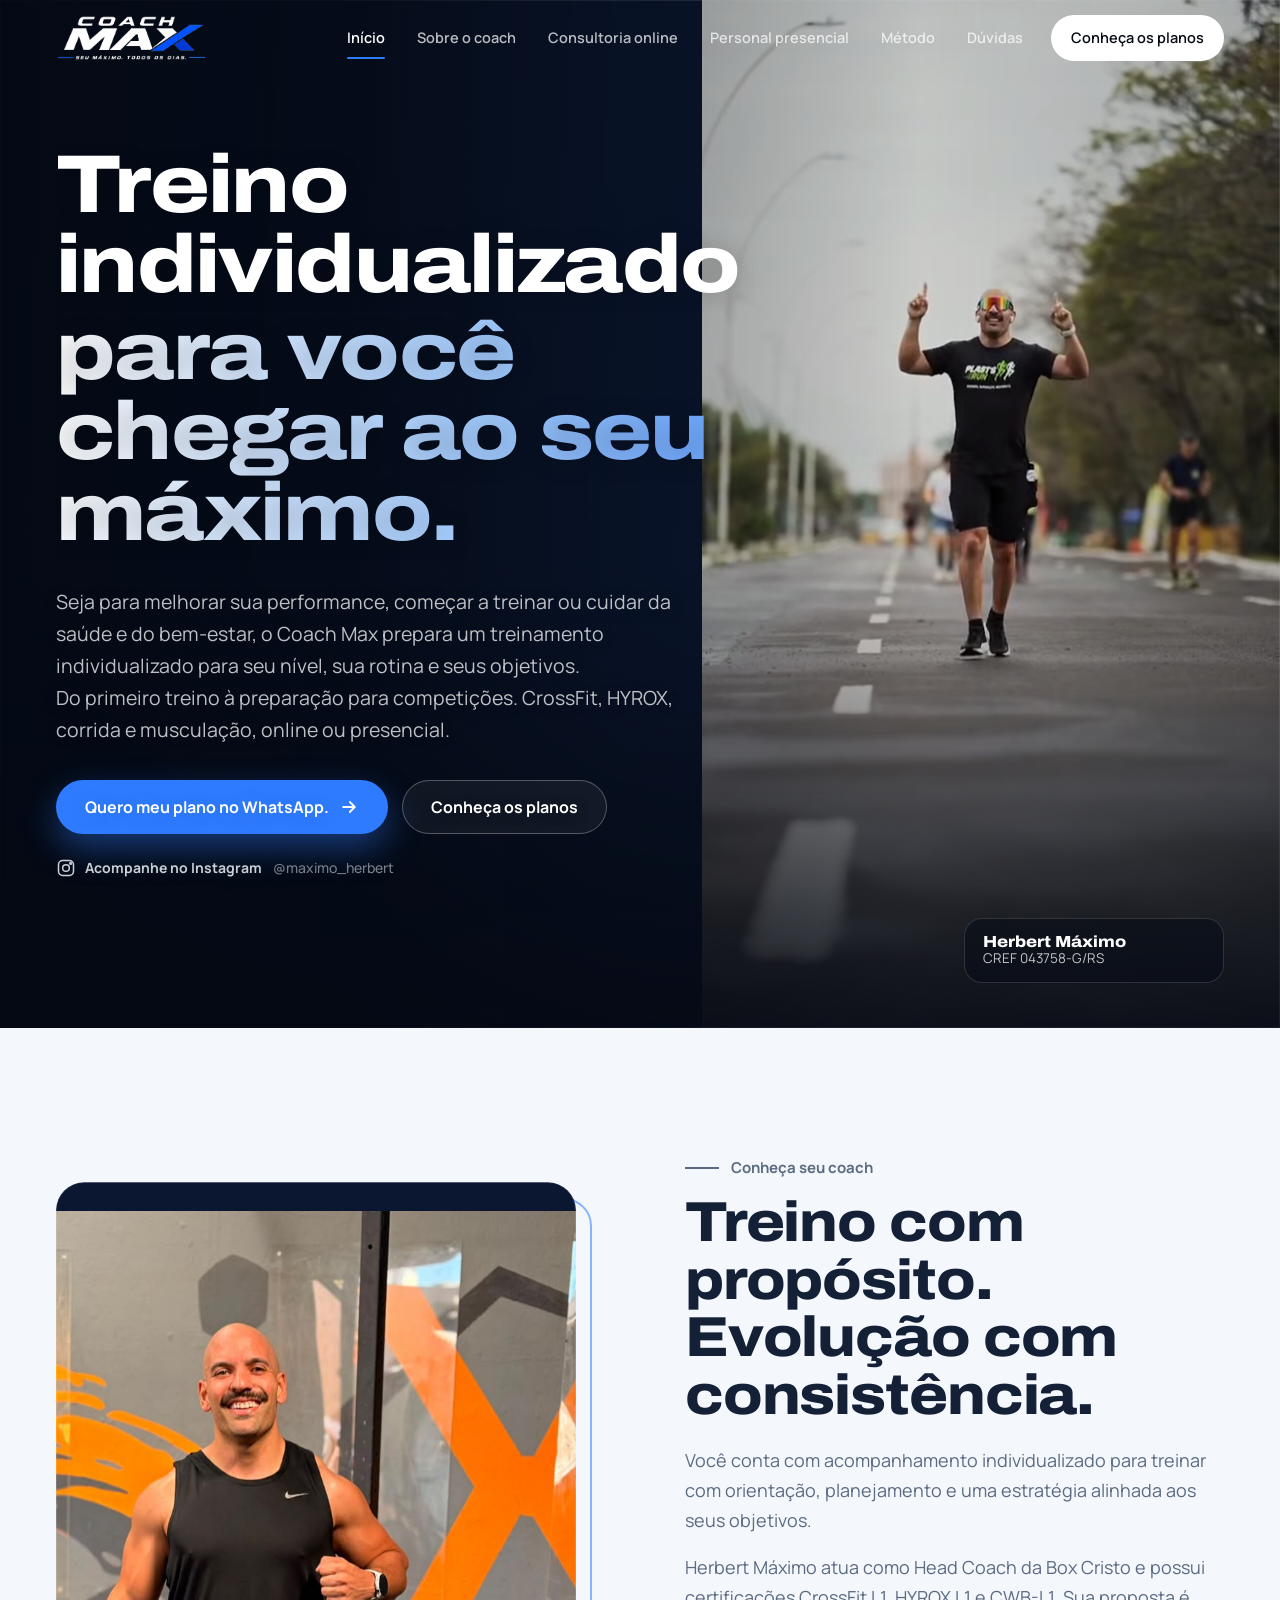
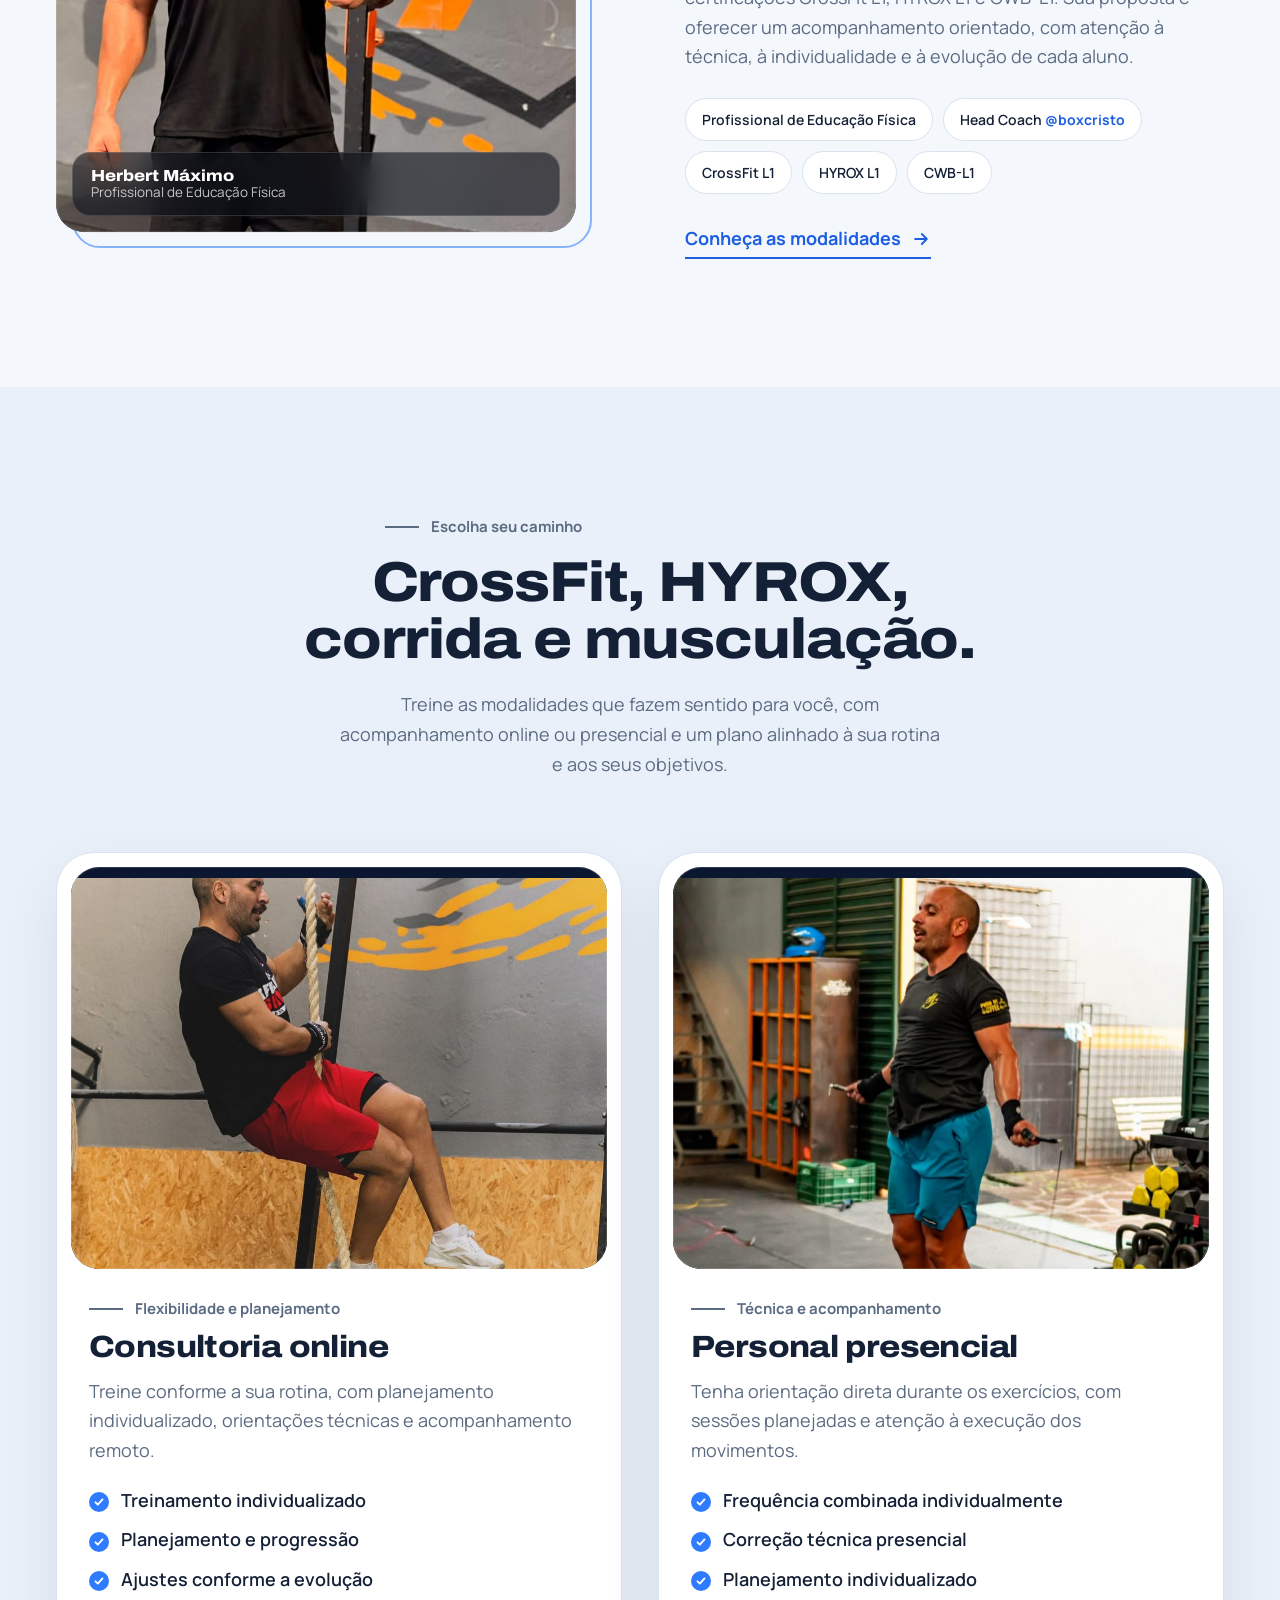
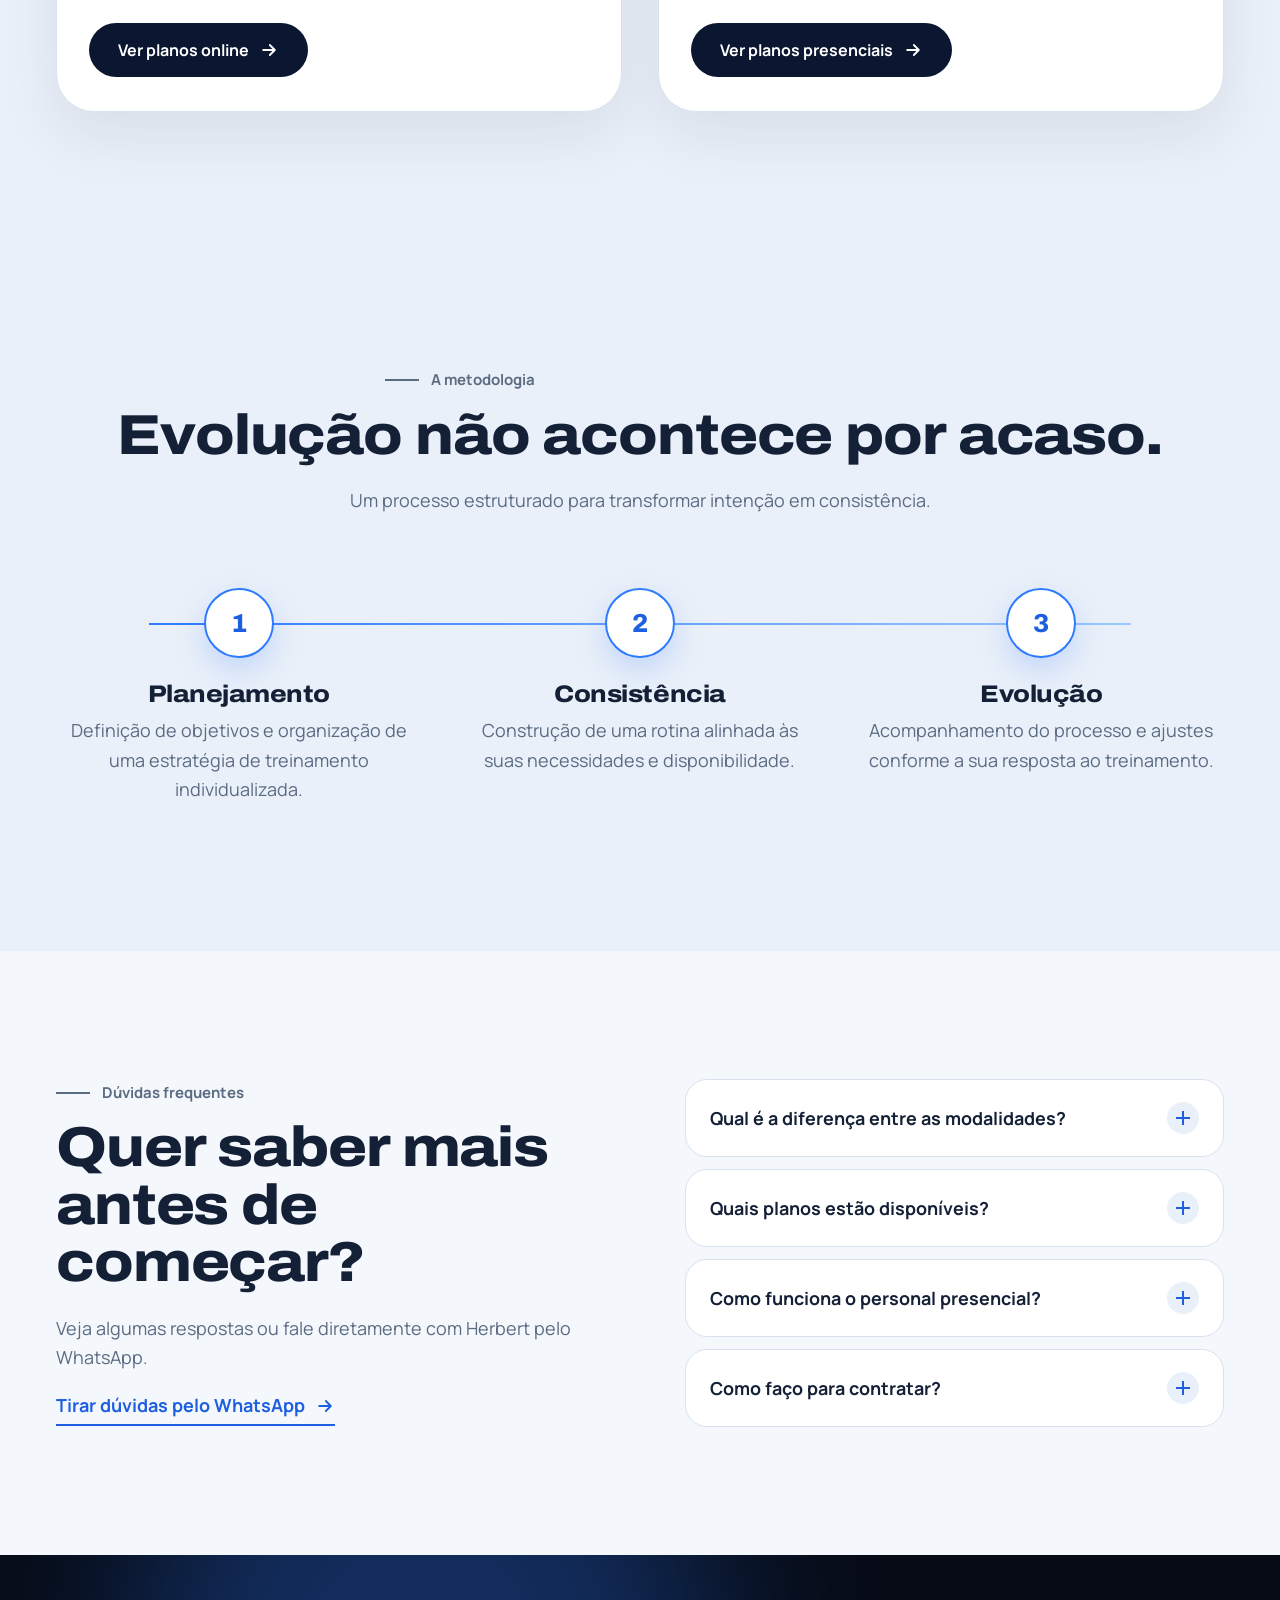
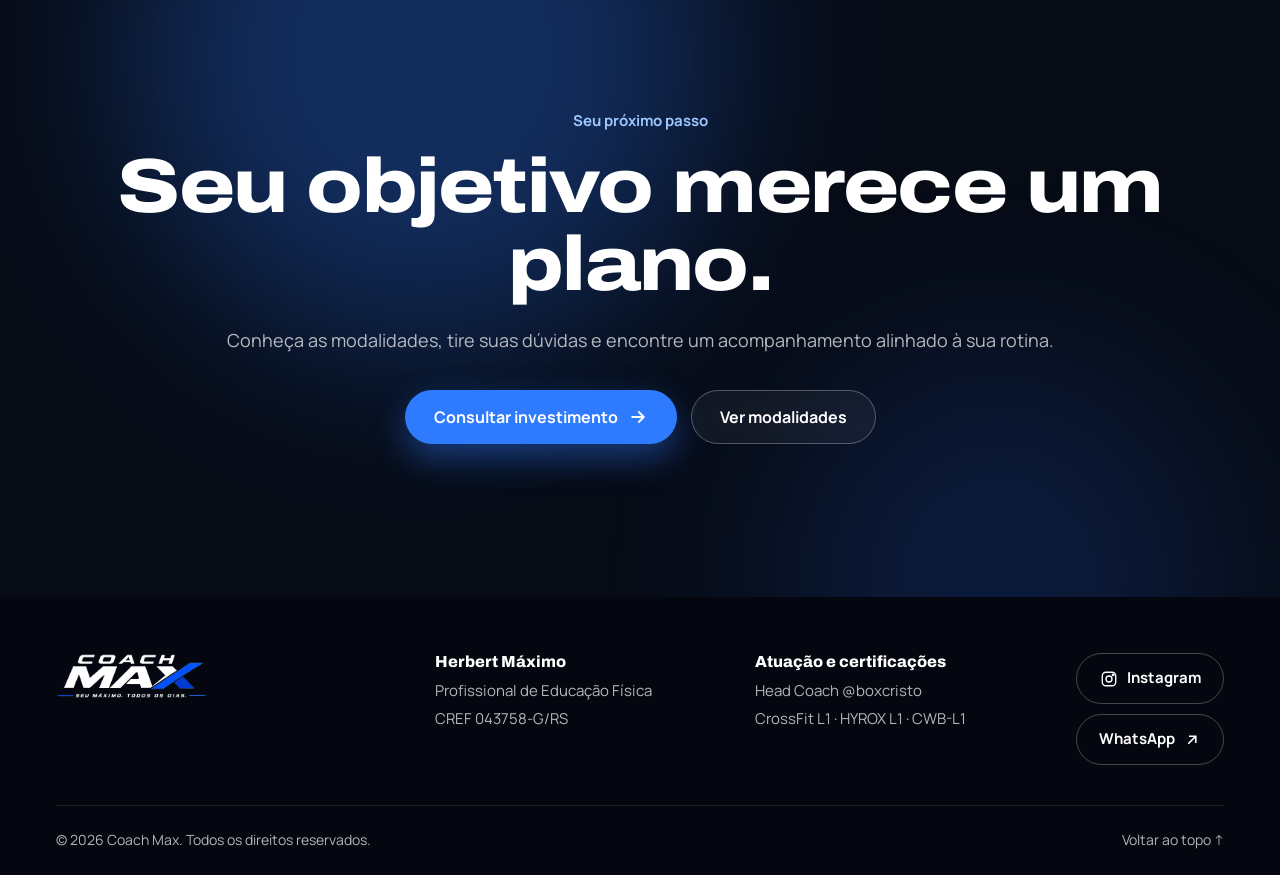
==== commit 4f591915: "Atualiza fotos do Coach Max e texto sobre corrida" ====
--- a/index.html
+++ b/index.html
@@ -87,14 +87,14 @@
       <div class="container split">
         <div class="frame" data-reveal="frame">
           <div class="frame-inner">
-            <img src="assets/images/herbert-corrida-dupla.webp" alt="Herbert Máximo e outro atleta correndo juntos ao ar livre" width="666" height="654" loading="lazy" class="photo-running-pair" style="object-position:50% 48%" data-parallax>
+            <img src="assets/images/herbert-treino.webp" alt="Herbert Máximo em pé na academia, pronto para treinar" width="720" height="1280" loading="lazy" class="photo-running-pair" style="object-position:50% 30%" data-parallax>
             <div class="frame-caption"><strong>Herbert Máximo</strong><span>Profissional de Educação Física</span></div>
           </div>
         </div>
         <div class="copy">
           <p class="kicker" data-reveal>Conheça seu coach</p>
           <h2 data-reveal style="--d:80">Treino com propósito.<br>Evolução com consistência.</h2>
-          <p data-reveal style="--d:140">Na corrida, você conta com acompanhamento individualizado para treinar com orientação, planejamento e uma estratégia alinhada aos seus objetivos.</p>
+          <p data-reveal style="--d:140">Você conta com acompanhamento individualizado para treinar com orientação, planejamento e uma estratégia alinhada aos seus objetivos.</p>
           <p data-reveal style="--d:200">Herbert Máximo atua como Head Coach da Box Cristo e possui certificações CrossFit L1, HYROX L1 e CWB-L1. Sua proposta é oferecer um acompanhamento orientado, com atenção à técnica, à individualidade e à evolução de cada aluno.</p>
           <div class="chips" data-reveal style="--d:260">
             <span>Profissional de Educação Física</span><span>Head Coach <b>@boxcristo</b></span><span>CrossFit L1</span><span>HYROX L1</span><span>CWB-L1</span>
@@ -114,7 +114,7 @@
         </div>
         <div class="cards">
           <article class="card" data-reveal style="--d:0">
-            <div class="frame frame-wide"><div class="frame-inner"><img src="assets/images/herbert-correndo-novo.webp" alt="Herbert Máximo correndo ao ar livre, com o rosto e o corpo visíveis" width="648" height="834" loading="lazy" class="photo-online" style="object-position:50% 16%" data-parallax></div></div>
+            <div class="frame frame-wide"><div class="frame-inner"><img src="assets/images/herbert-corda.webp" alt="Herbert Máximo treinando subida na corda" width="960" height="1280" loading="lazy" class="photo-online" style="object-position:50% 38%" data-parallax></div></div>
             <div class="card-body">
               <p class="kicker">Flexibilidade e planejamento</p>
               <h3>Consultoria online</h3>
@@ -124,7 +124,7 @@
             </div>
           </article>
           <article class="card" data-reveal style="--d:140">
-            <div class="frame frame-wide"><div class="frame-inner"><img src="assets/images/herbert-orientando-aluna.webp" alt="Herbert Máximo orientando uma aluna durante um exercício na academia" width="681" height="908" loading="lazy" class="photo-presencial" style="object-position:50% 12%" data-parallax></div></div>
+            <div class="frame frame-wide"><div class="frame-inner"><img src="assets/images/herbert-pular-corda.webp" alt="Herbert Máximo treinando salto com corda na academia" width="854" height="1280" loading="lazy" class="photo-presencial" style="object-position:50% 38%" data-parallax></div></div>
             <div class="card-body">
               <p class="kicker">Técnica e acompanhamento</p>
               <h3>Personal presencial</h3>
--- a/css/style.css
+++ b/css/style.css
@@ -104,9 +104,9 @@
 .frame-inner{position:absolute;inset:0;border-radius:var(--r);overflow:hidden;background:var(--navy);isolation:isolate;box-shadow:0 30px 70px rgba(11,23,48,.22)}
 .frame-inner img{width:100%;height:100%;object-fit:cover;transform:translate3d(0,var(--py,0),0) scale(1.02);will-change:transform;object-position:center top}
 /* Enquadramentos fotográficos: prioriza rostos e mantém contexto da atividade. */
-.card .frame-wide .photo-online{object-position:50% 13% !important;transform:translate3d(0,var(--py,0),0) scale(1.01)}
-.card .frame-wide .photo-presencial{object-position:50% 10% !important;transform:translate3d(0,var(--py,0),0) scale(1.01)}
-#sobre .photo-running-pair{object-position:50% 48% !important;transform:translate3d(0,var(--py,0),0) scale(1.01)}
+  .card .frame-wide .photo-online{object-position:50% 36% !important;transform:translate3d(0,var(--py,0),0) scale(1.01)}
+  .card .frame-wide .photo-presencial{object-position:50% 35% !important;transform:translate3d(0,var(--py,0),0) scale(1.01)}
+  #sobre .photo-running-pair{object-position:50% 28% !important;transform:translate3d(0,var(--py,0),0) scale(1.01)}
 .frame:not(.hero-frame)::before{content:"";position:absolute;inset:0;border:2px solid var(--blue);border-radius:var(--r);transform:translate(16px,16px);opacity:.55;transition:transform .8s var(--ease)}
 .frame:not(.hero-frame):hover::before{transform:translate(8px,8px)}
 .frame-shade{position:absolute;inset:0;background:linear-gradient(180deg,transparent 55%,rgba(6,11,22,.78))}
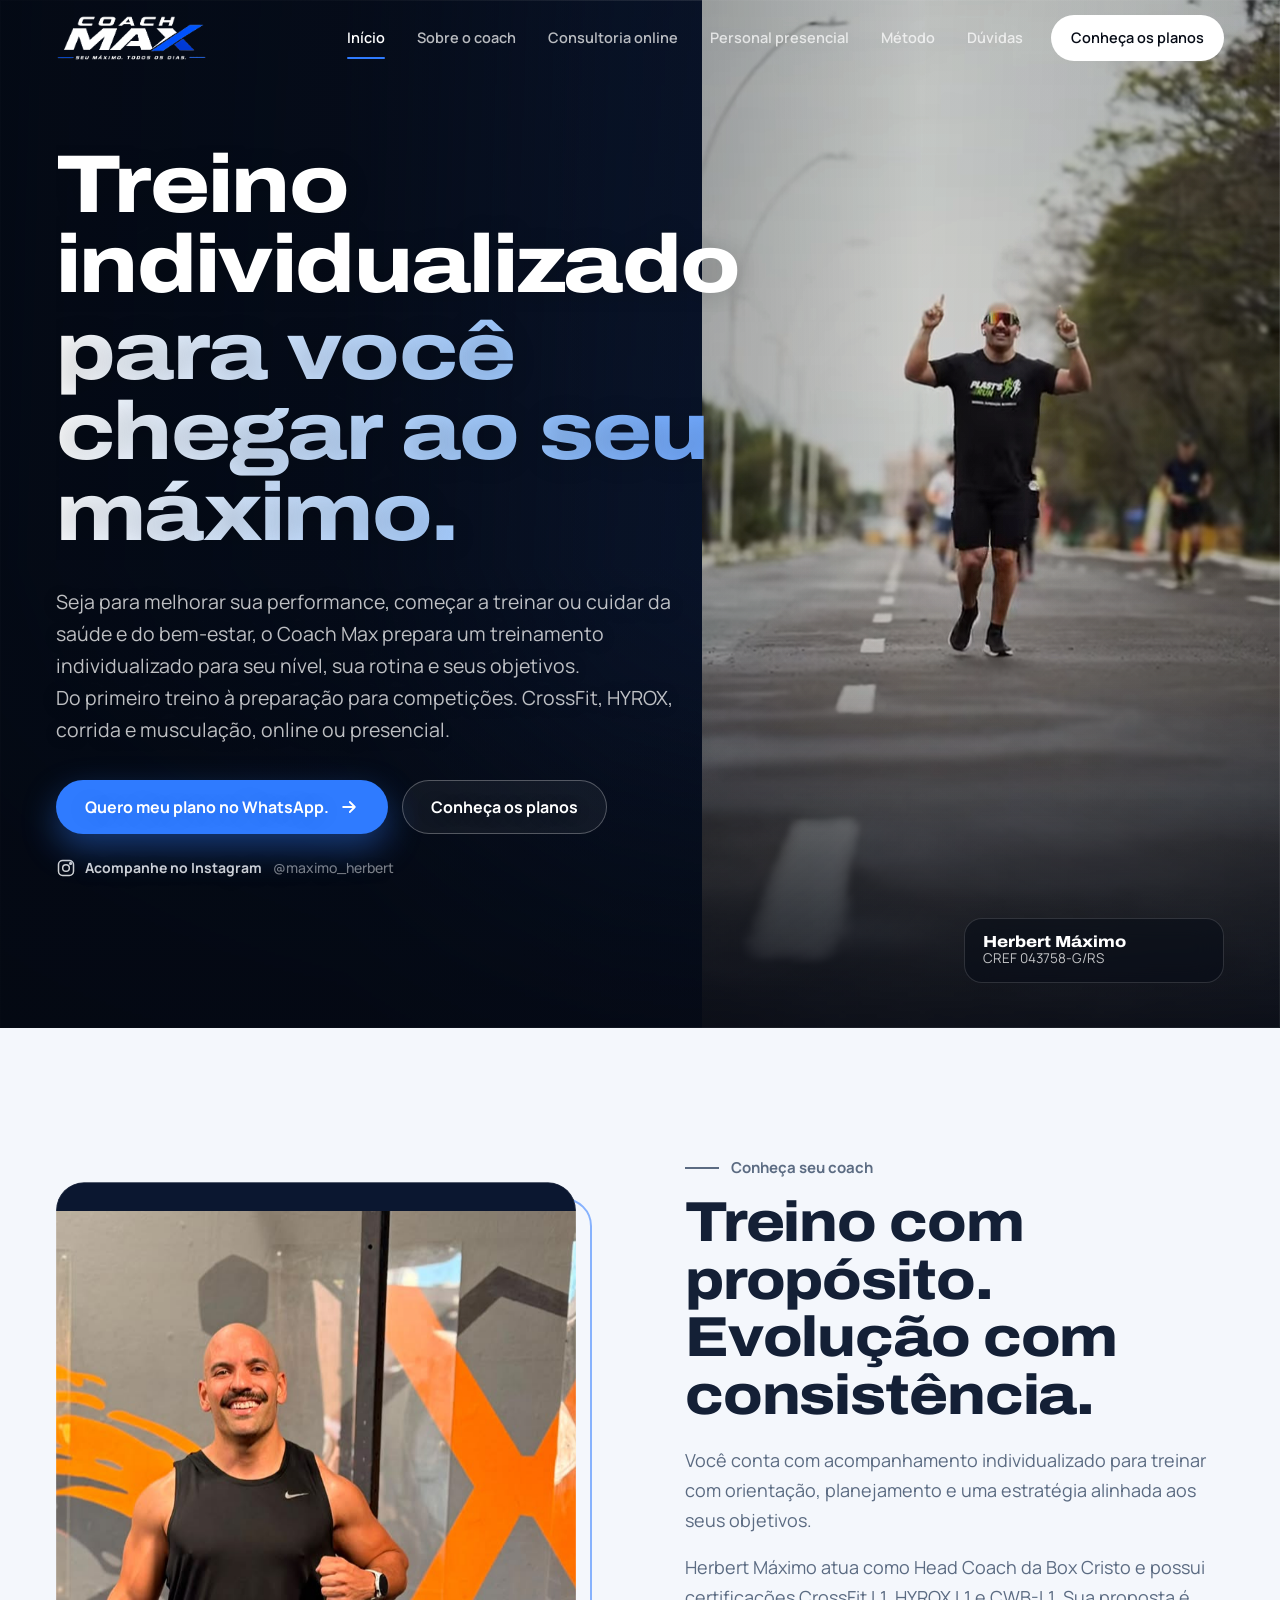
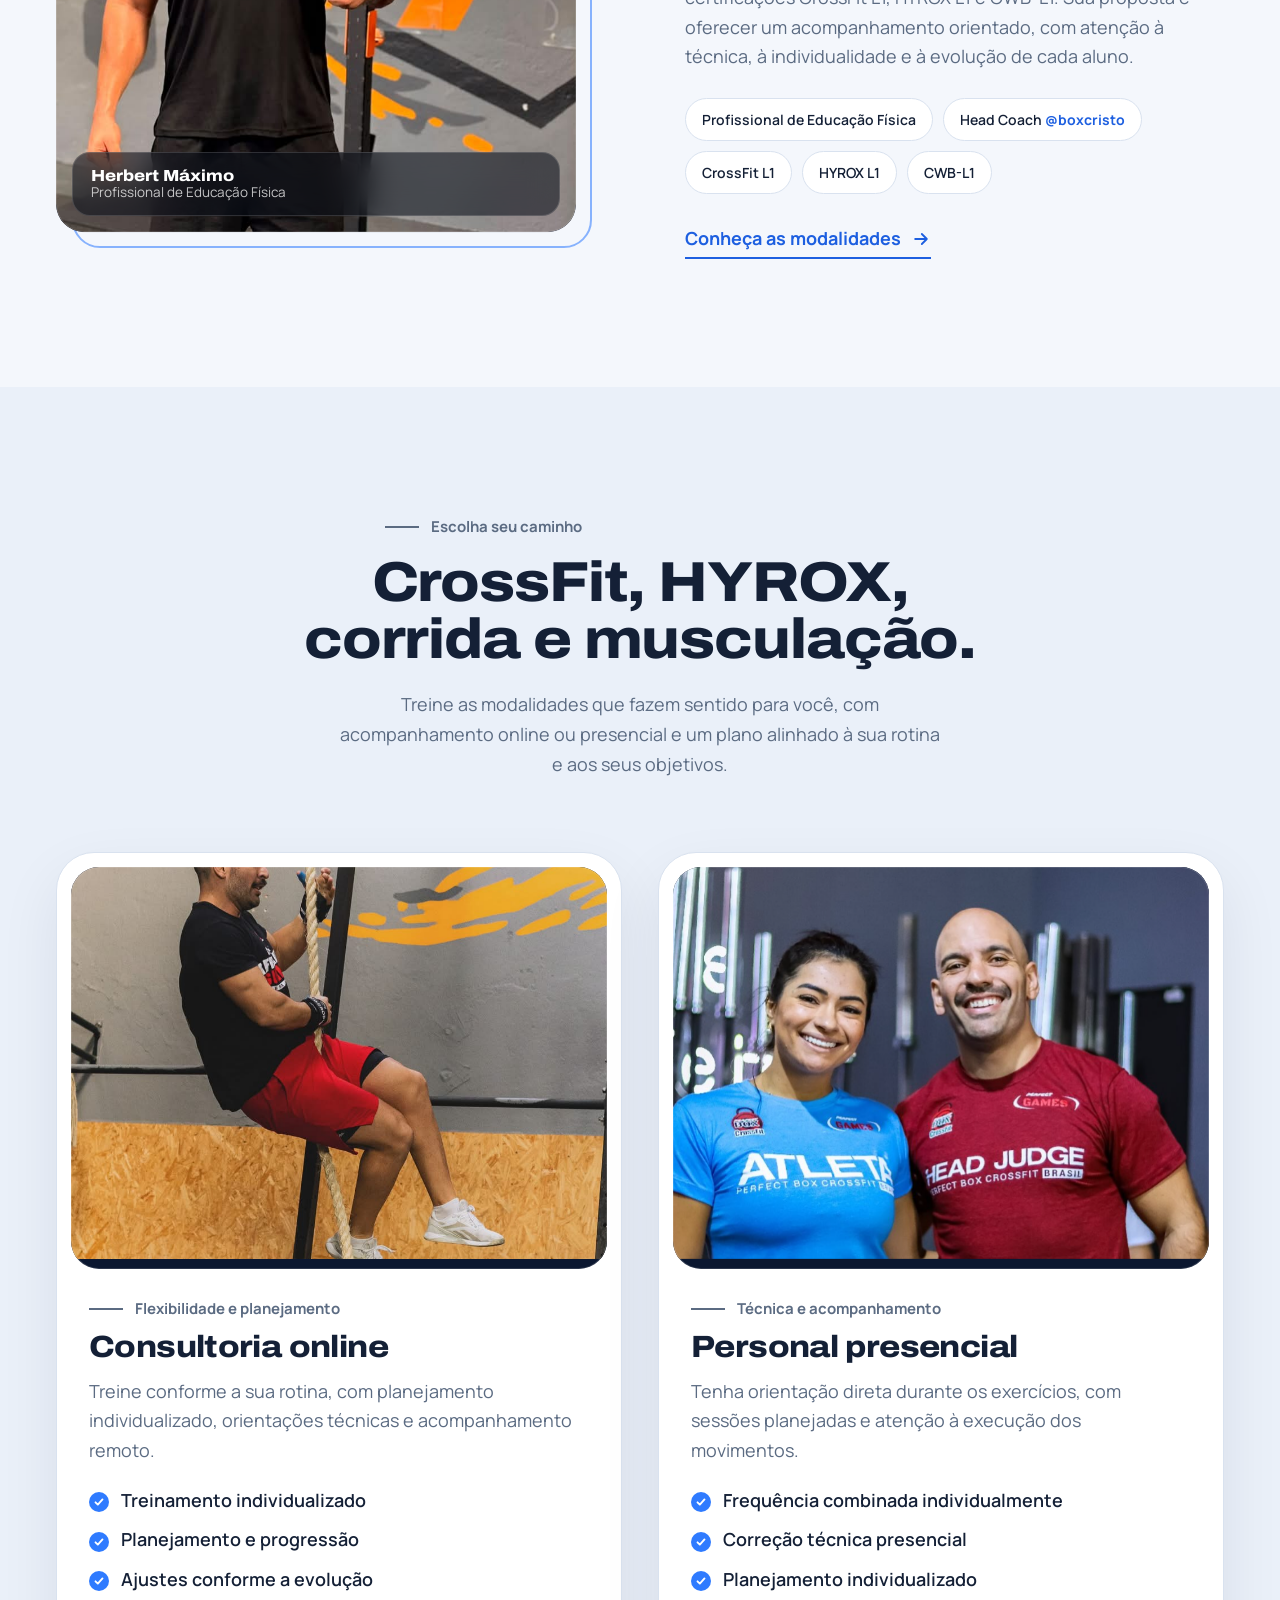
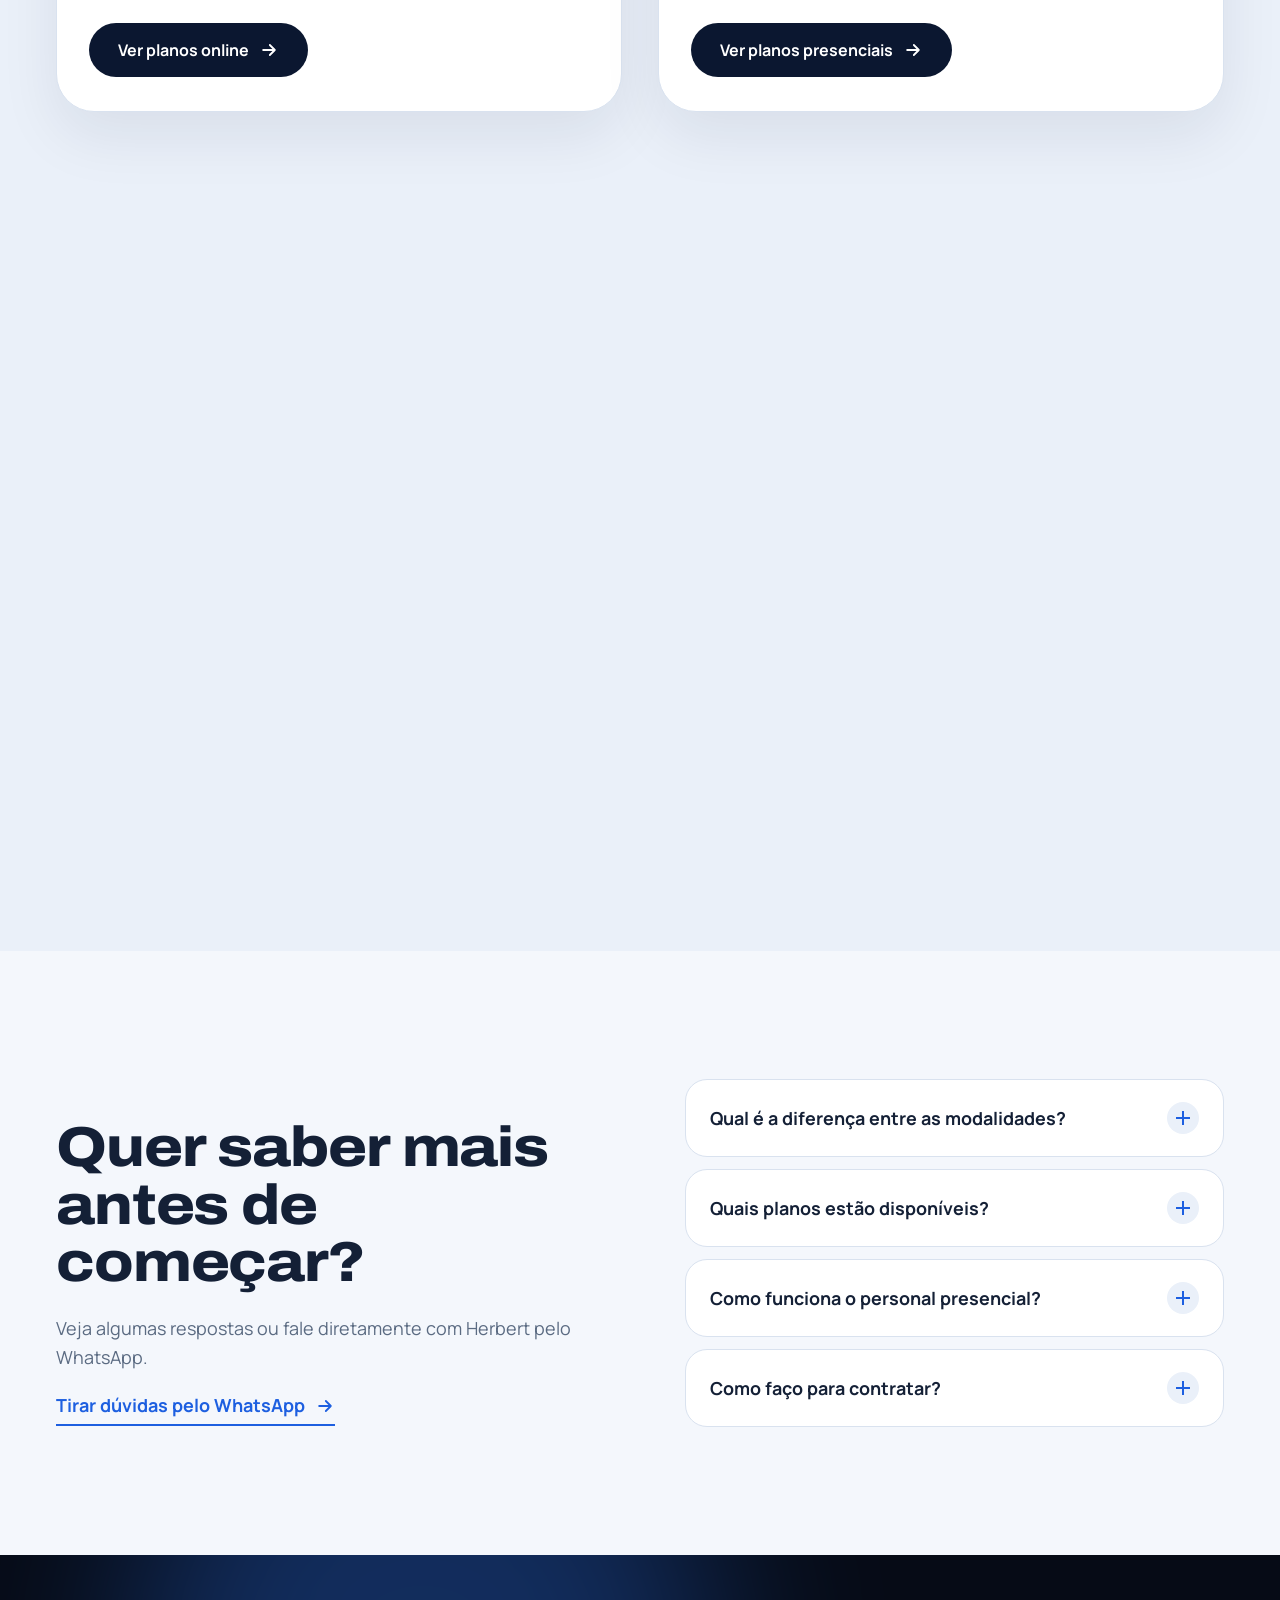
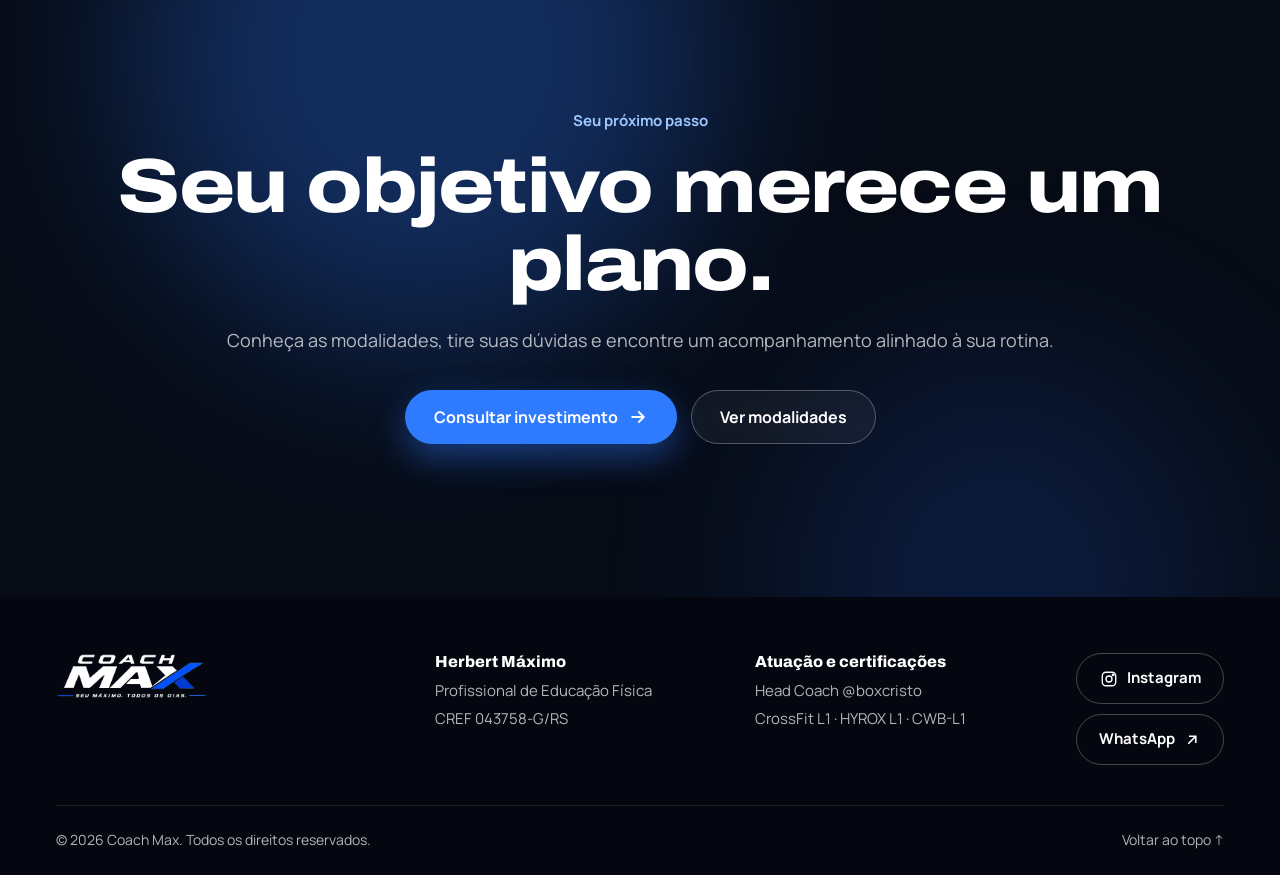
==== commit 2a11c756: "Troca foto do cartão Personal presencial" ====
--- a/index.html
+++ b/index.html
@@ -124,7 +124,7 @@
             </div>
           </article>
           <article class="card" data-reveal style="--d:140">
-            <div class="frame frame-wide"><div class="frame-inner"><img src="assets/images/herbert-pular-corda.webp" alt="Herbert Máximo treinando salto com corda na academia" width="854" height="1280" loading="lazy" class="photo-presencial" style="object-position:50% 38%" data-parallax></div></div>
+            <div class="frame frame-wide"><div class="frame-inner"><img src="assets/images/herbert-presencial.png" alt="Herbert Máximo sorrindo ao lado de uma atleta em um evento de CrossFit" width="771" height="815" loading="lazy" class="photo-presencial" style="object-position:50% 38%" data-parallax></div></div>
             <div class="card-body">
               <p class="kicker">Técnica e acompanhamento</p>
               <h3>Personal presencial</h3>
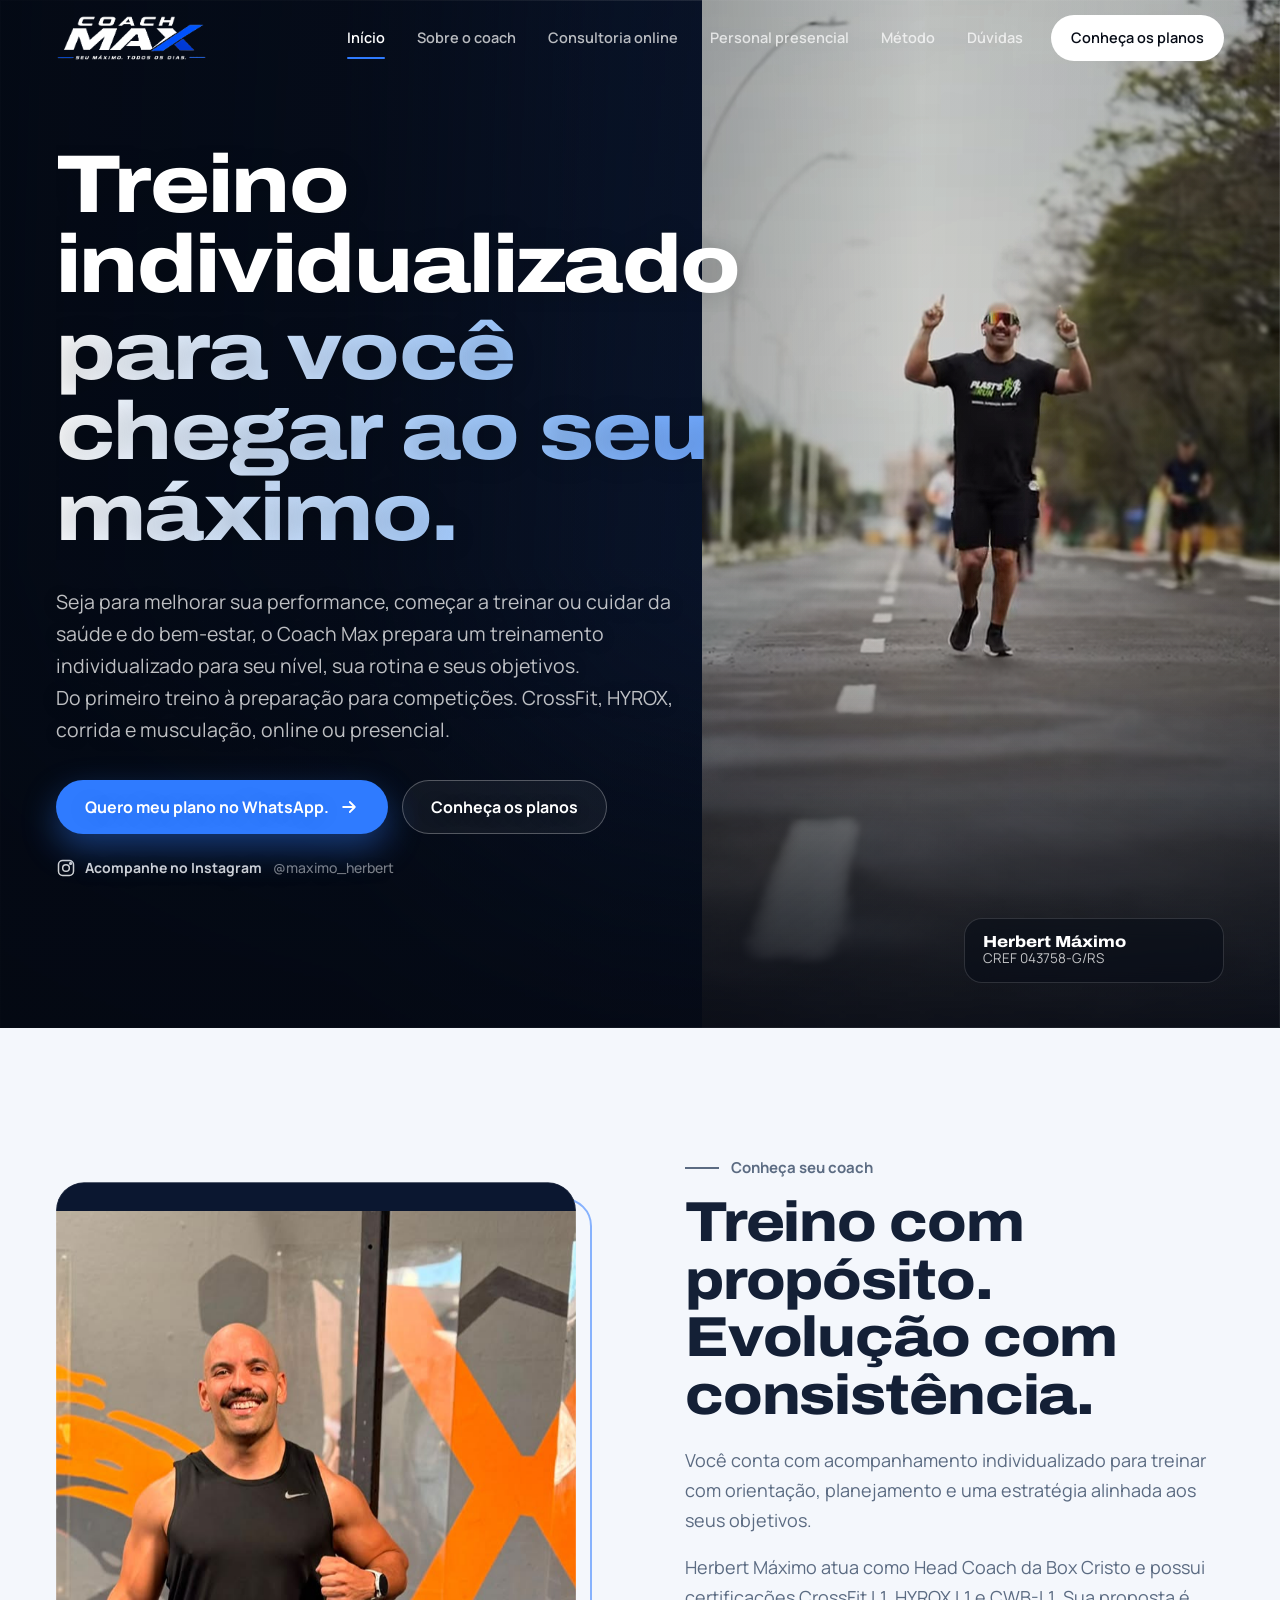
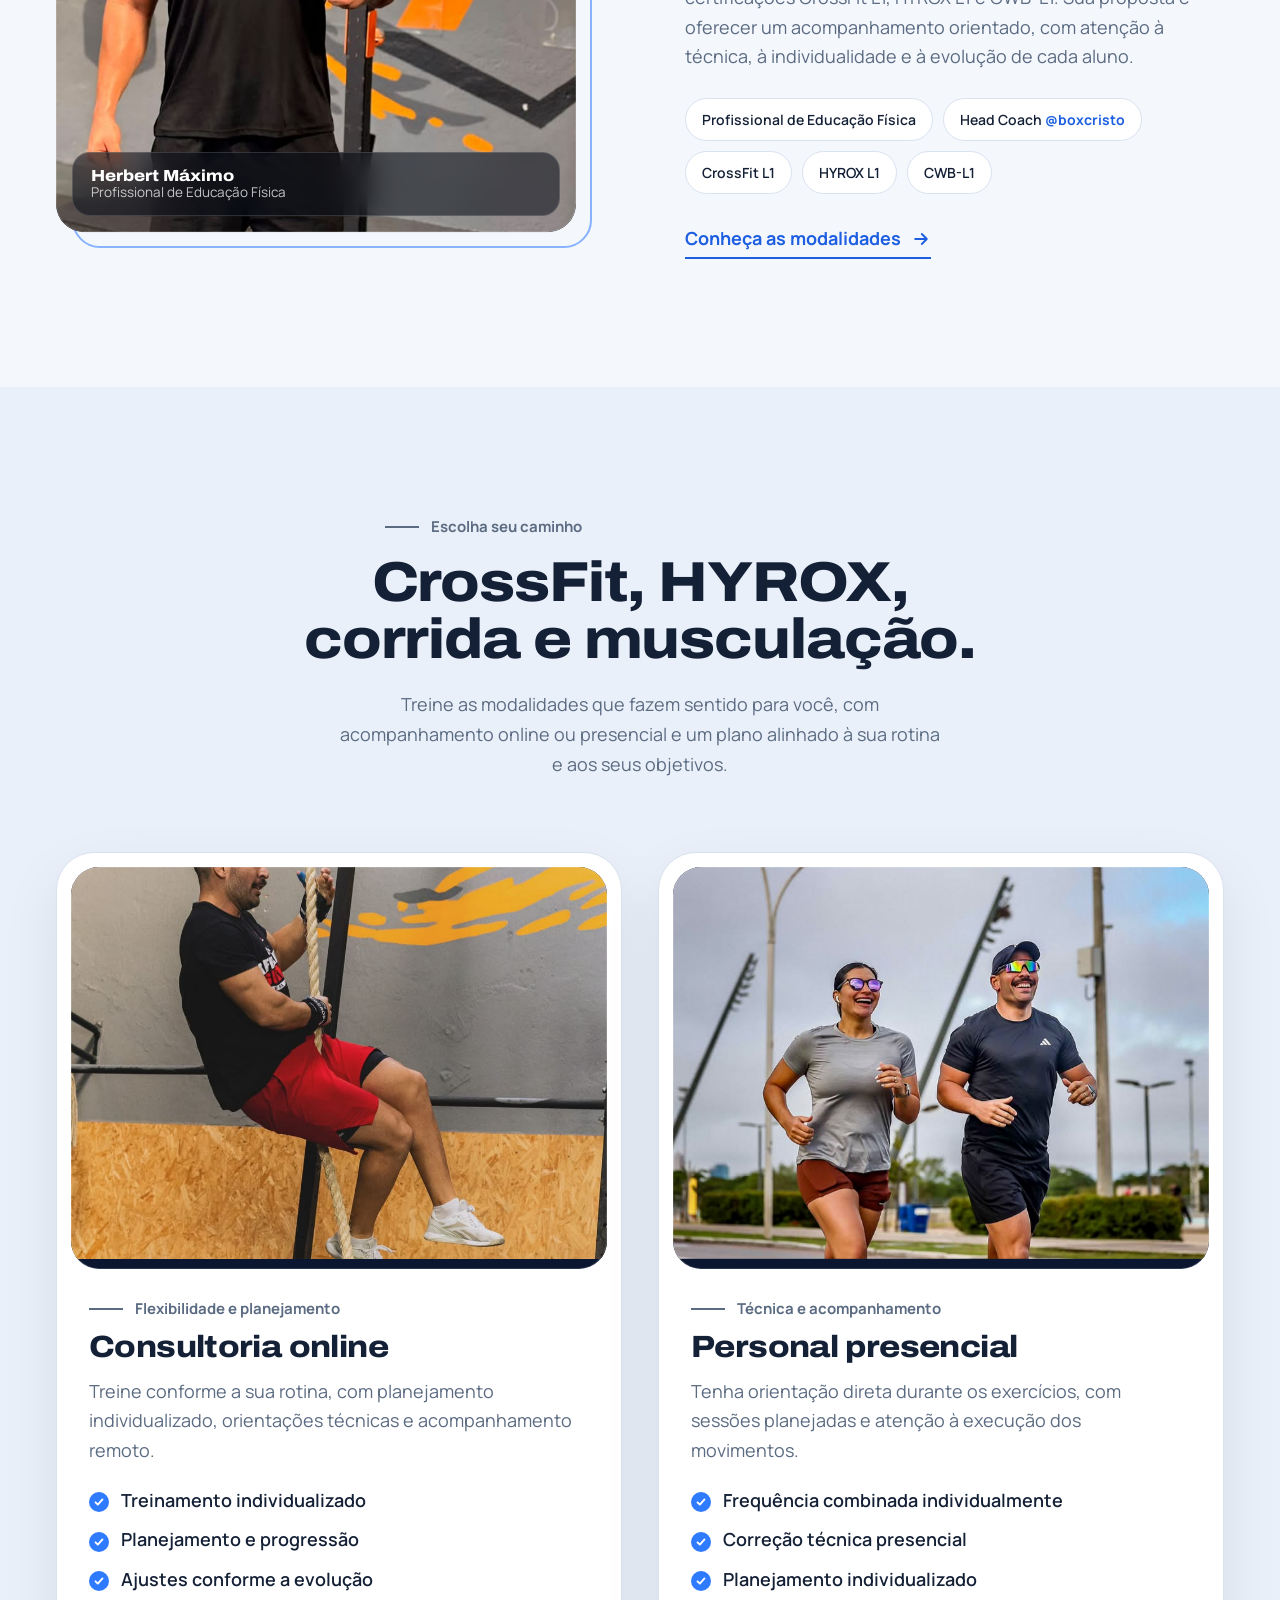
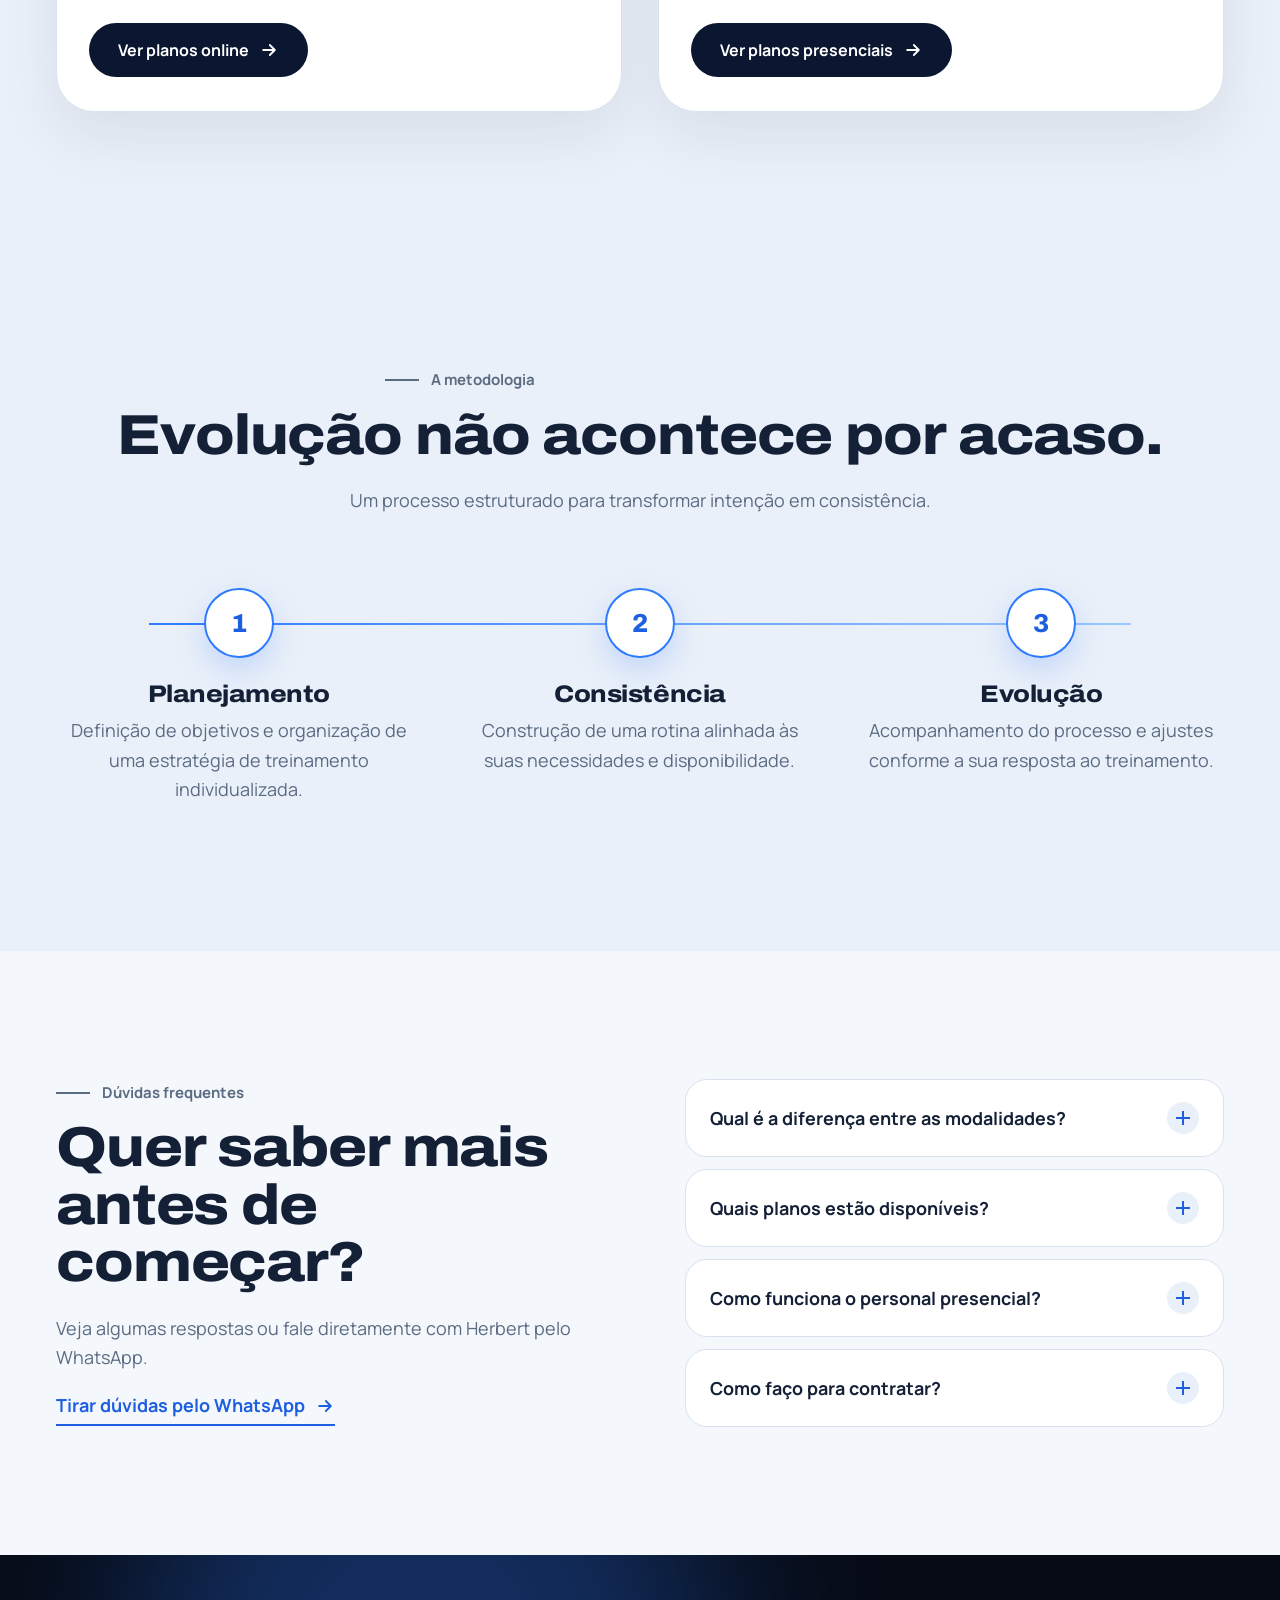
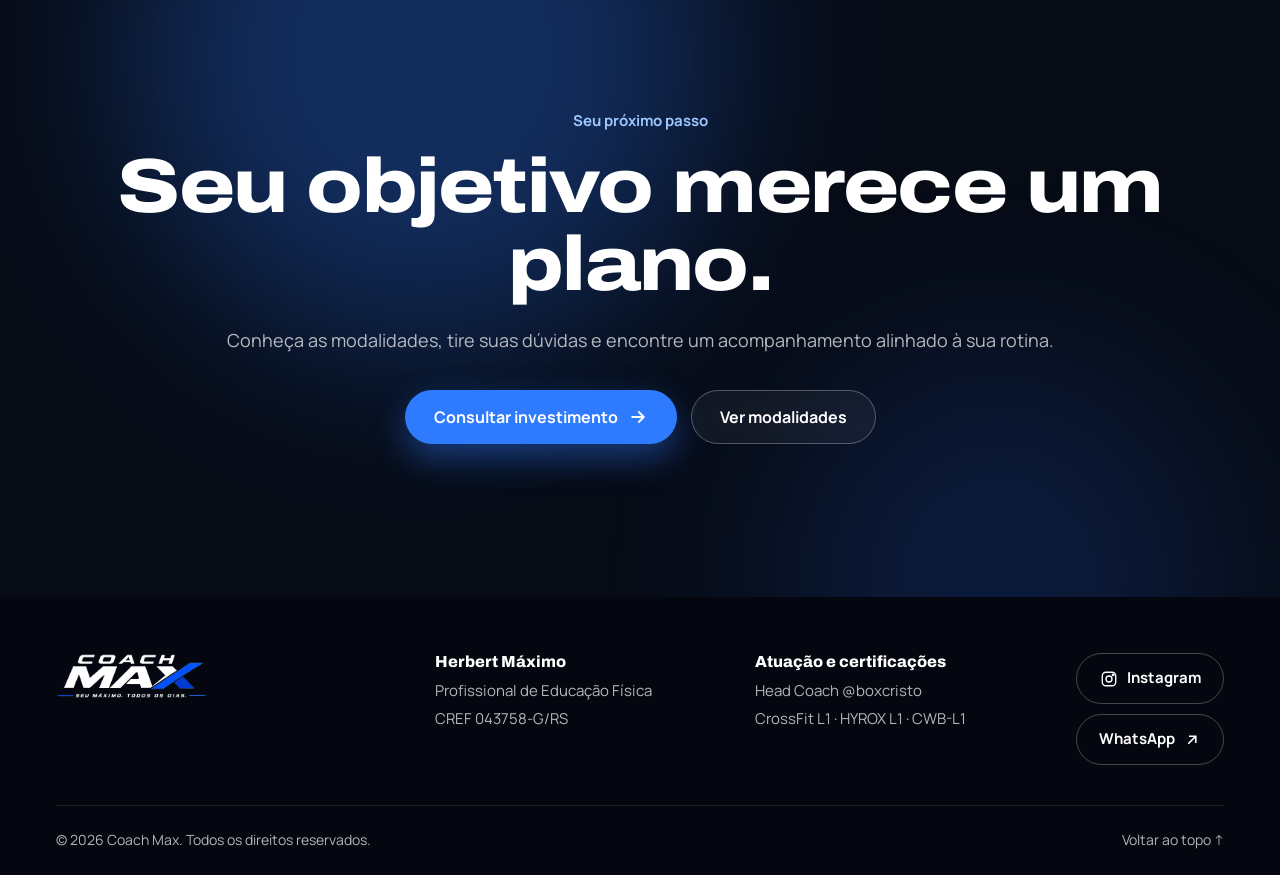
==== commit e98d2252: "Atualiza foto e enquadramento do Personal presencial" ====
--- a/index.html
+++ b/index.html
@@ -124,7 +124,7 @@
             </div>
           </article>
           <article class="card" data-reveal style="--d:140">
-            <div class="frame frame-wide"><div class="frame-inner"><img src="assets/images/herbert-presencial.png" alt="Herbert Máximo sorrindo ao lado de uma atleta em um evento de CrossFit" width="771" height="815" loading="lazy" class="photo-presencial" style="object-position:50% 38%" data-parallax></div></div>
+            <div class="frame frame-wide"><div class="frame-inner"><img src="assets/images/herbert-presencial-corrida.jpeg" alt="Herbert Máximo correndo ao lado de uma atleta" width="858" height="1280" style="object-position:50% 45%" loading="lazy" class="photo-presencial" style="object-position:50% 38%" data-parallax></div></div>
             <div class="card-body">
               <p class="kicker">Técnica e acompanhamento</p>
               <h3>Personal presencial</h3>
--- a/css/style.css
+++ b/css/style.css
@@ -105,7 +105,7 @@
 .frame-inner img{width:100%;height:100%;object-fit:cover;transform:translate3d(0,var(--py,0),0) scale(1.02);will-change:transform;object-position:center top}
 /* Enquadramentos fotográficos: prioriza rostos e mantém contexto da atividade. */
   .card .frame-wide .photo-online{object-position:50% 36% !important;transform:translate3d(0,var(--py,0),0) scale(1.01)}
-  .card .frame-wide .photo-presencial{object-position:50% 35% !important;transform:translate3d(0,var(--py,0),0) scale(1.01)}
+  .card .frame-wide .photo-presencial{object-position:50% 45% !important;transform:translate3d(0,var(--py,0),0) scale(1.01)}
   #sobre .photo-running-pair{object-position:50% 28% !important;transform:translate3d(0,var(--py,0),0) scale(1.01)}
 .frame:not(.hero-frame)::before{content:"";position:absolute;inset:0;border:2px solid var(--blue);border-radius:var(--r);transform:translate(16px,16px);opacity:.55;transition:transform .8s var(--ease)}
 .frame:not(.hero-frame):hover::before{transform:translate(8px,8px)}
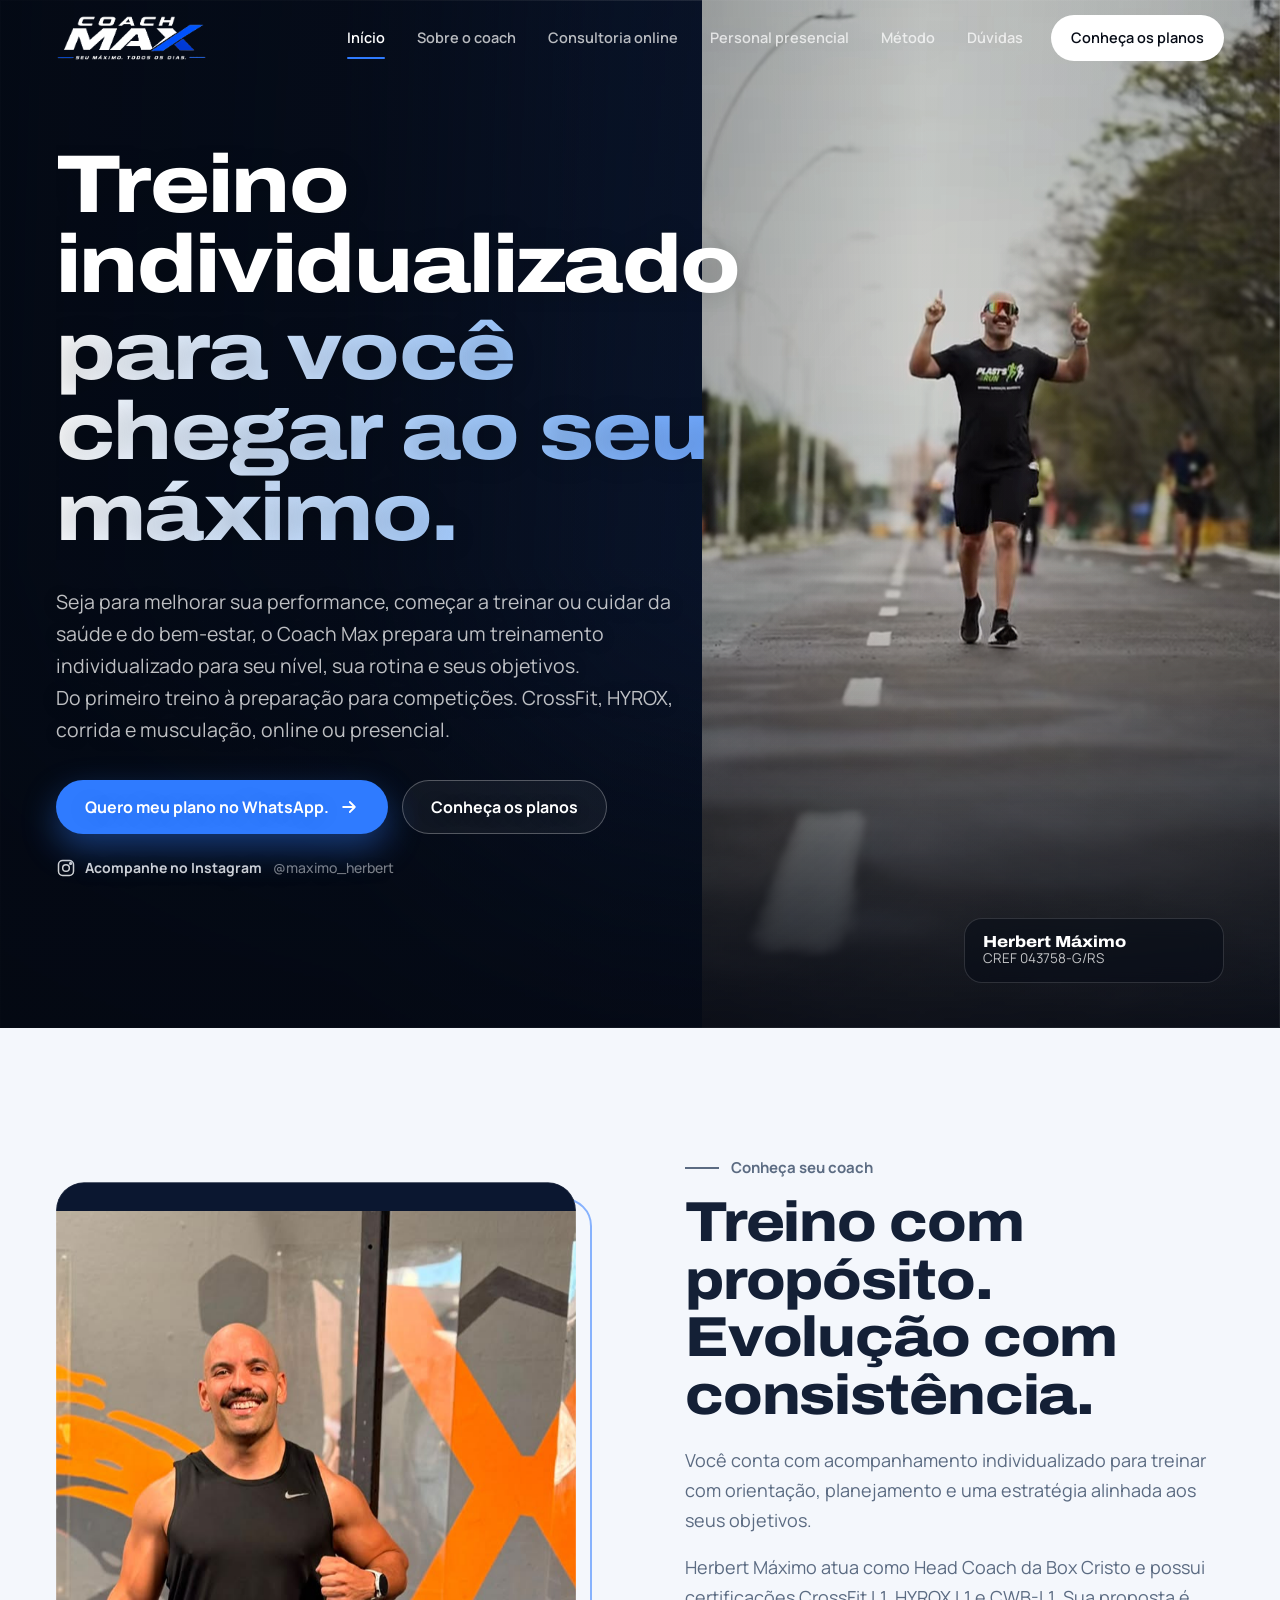
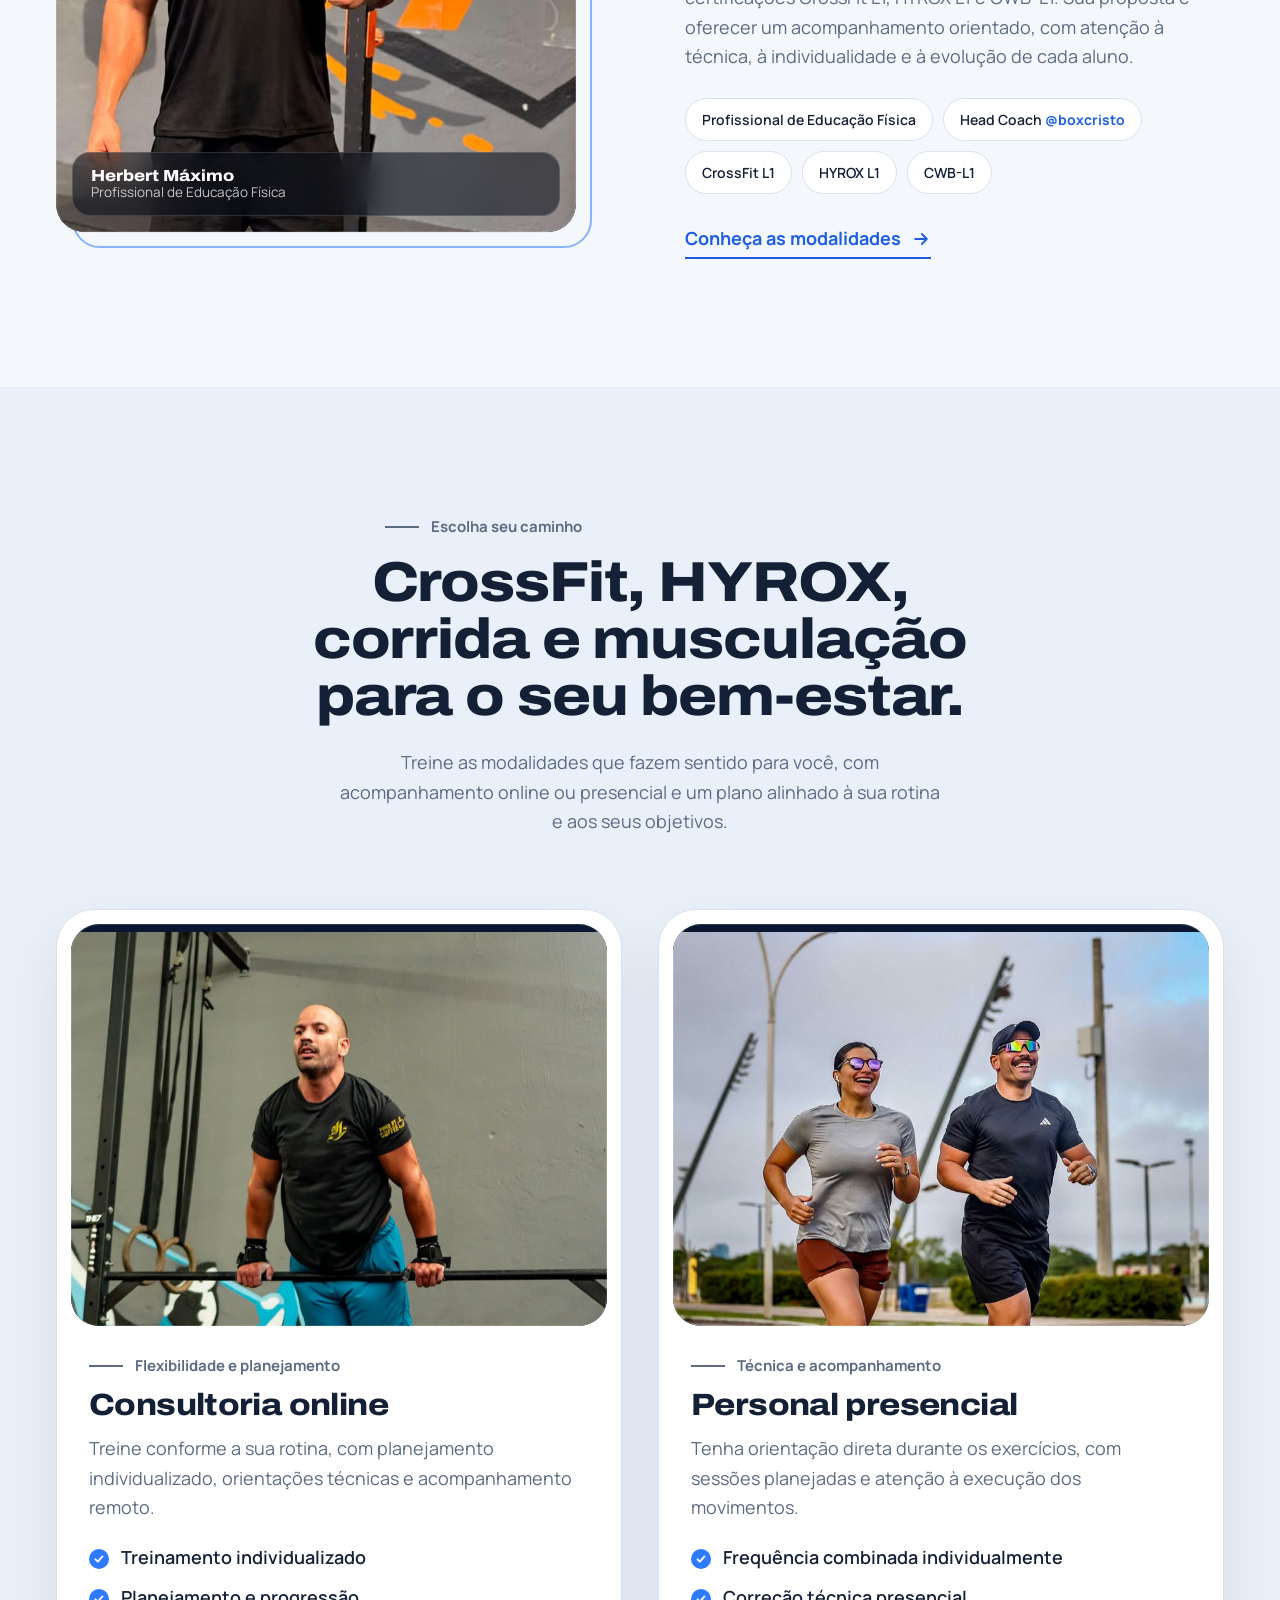
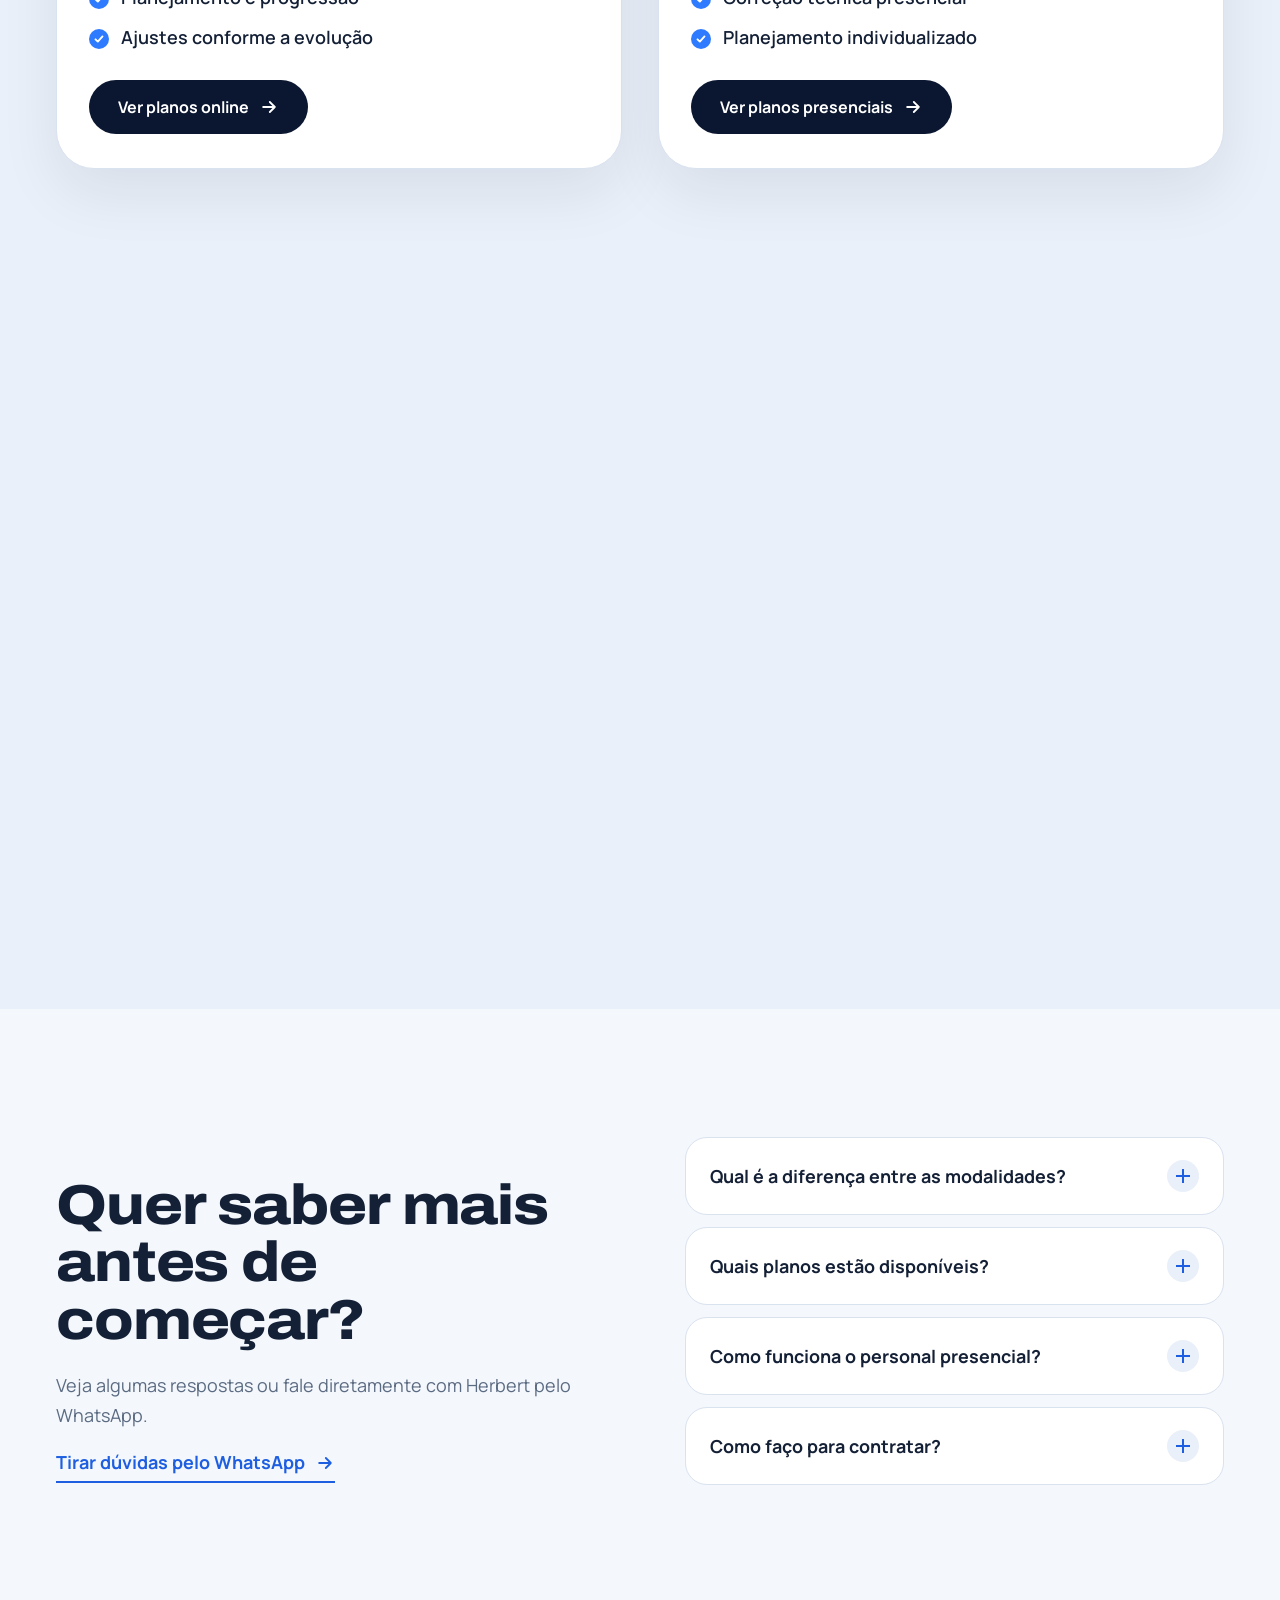
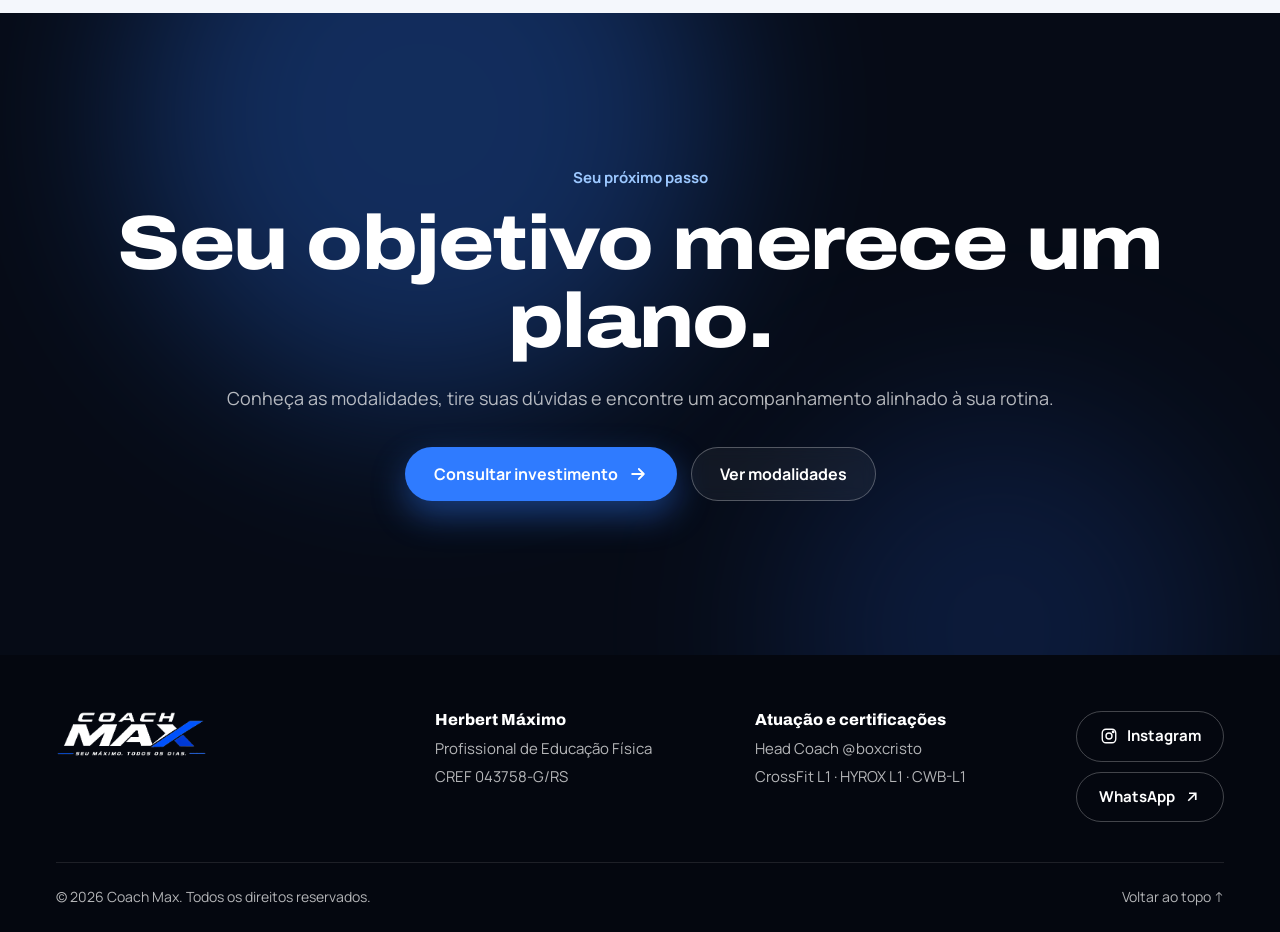
==== commit f7cee7ec: "Atualiza consultoria online e comunicação de bem-estar" ====
--- a/index.html
+++ b/index.html
@@ -109,12 +109,12 @@
       <div class="container">
         <div class="heading center">
           <p class="kicker" data-reveal>Escolha seu caminho</p>
-          <h2 data-reveal style="--d:80">CrossFit, HYROX,<br>corrida e musculação.</h2>
+          <h2 data-reveal style="--d:80">CrossFit, HYROX,<br>corrida e musculação<br>para o seu bem-estar.</h2>
           <p data-reveal style="--d:140">Treine as modalidades que fazem sentido para você, com acompanhamento online ou presencial e um plano alinhado à sua rotina e aos seus objetivos.</p>
         </div>
         <div class="cards">
           <article class="card" data-reveal style="--d:0">
-            <div class="frame frame-wide"><div class="frame-inner"><img src="assets/images/herbert-corda.webp" alt="Herbert Máximo treinando subida na corda" width="960" height="1280" loading="lazy" class="photo-online" style="object-position:50% 38%" data-parallax></div></div>
+            <div class="frame frame-wide"><div class="frame-inner"><img src="assets/images/herbert-barra.jpeg" alt="Herbert Máximo treinando na barra em uma academia" width="858" height="1280" style="object-position:50% 44%" loading="lazy" class="photo-online" style="object-position:50% 38%" data-parallax></div></div>
             <div class="card-body">
               <p class="kicker">Flexibilidade e planejamento</p>
               <h3>Consultoria online</h3>
--- a/css/style.css
+++ b/css/style.css
@@ -104,7 +104,7 @@
 .frame-inner{position:absolute;inset:0;border-radius:var(--r);overflow:hidden;background:var(--navy);isolation:isolate;box-shadow:0 30px 70px rgba(11,23,48,.22)}
 .frame-inner img{width:100%;height:100%;object-fit:cover;transform:translate3d(0,var(--py,0),0) scale(1.02);will-change:transform;object-position:center top}
 /* Enquadramentos fotográficos: prioriza rostos e mantém contexto da atividade. */
-  .card .frame-wide .photo-online{object-position:50% 36% !important;transform:translate3d(0,var(--py,0),0) scale(1.01)}
+  .card .frame-wide .photo-online{object-position:50% 44% !important;transform:translate3d(0,var(--py,0),0) scale(1.01)}
   .card .frame-wide .photo-presencial{object-position:50% 45% !important;transform:translate3d(0,var(--py,0),0) scale(1.01)}
   #sobre .photo-running-pair{object-position:50% 28% !important;transform:translate3d(0,var(--py,0),0) scale(1.01)}
 .frame:not(.hero-frame)::before{content:"";position:absolute;inset:0;border:2px solid var(--blue);border-radius:var(--r);transform:translate(16px,16px);opacity:.55;transition:transform .8s var(--ease)}
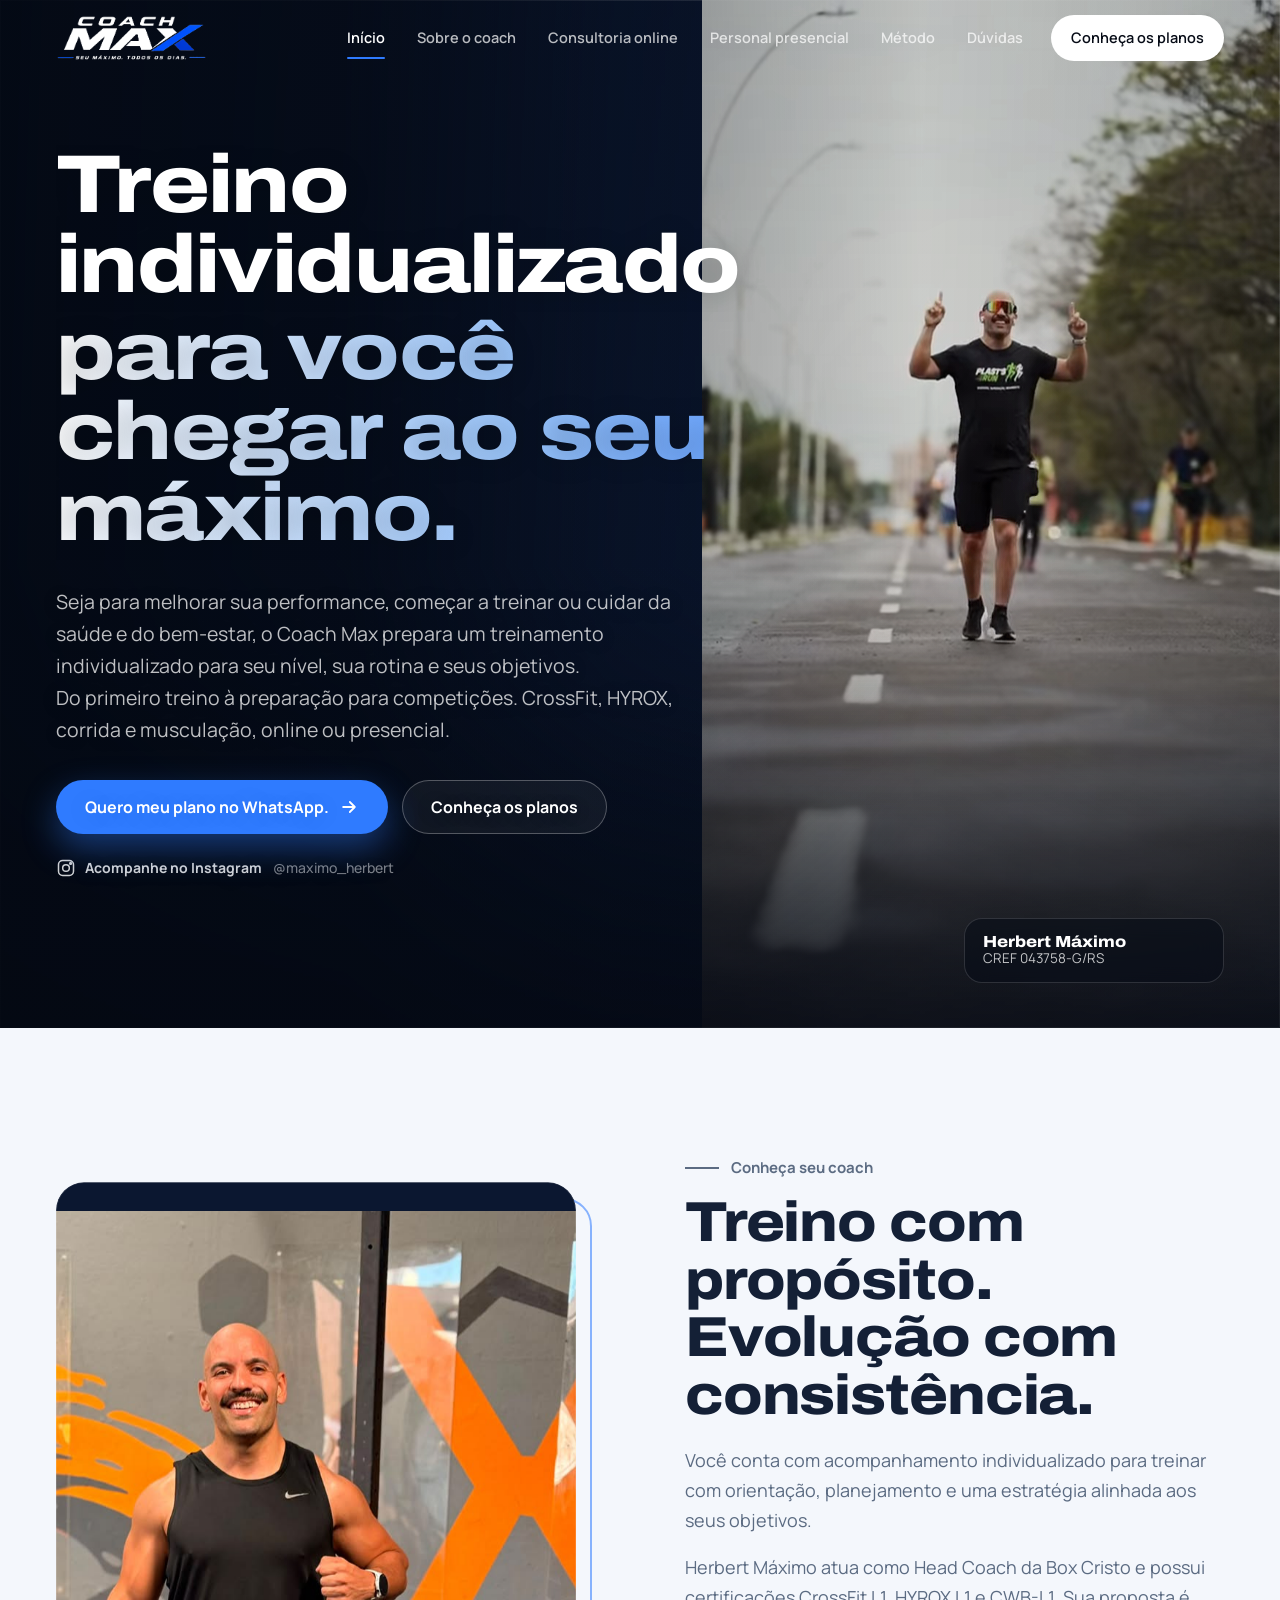
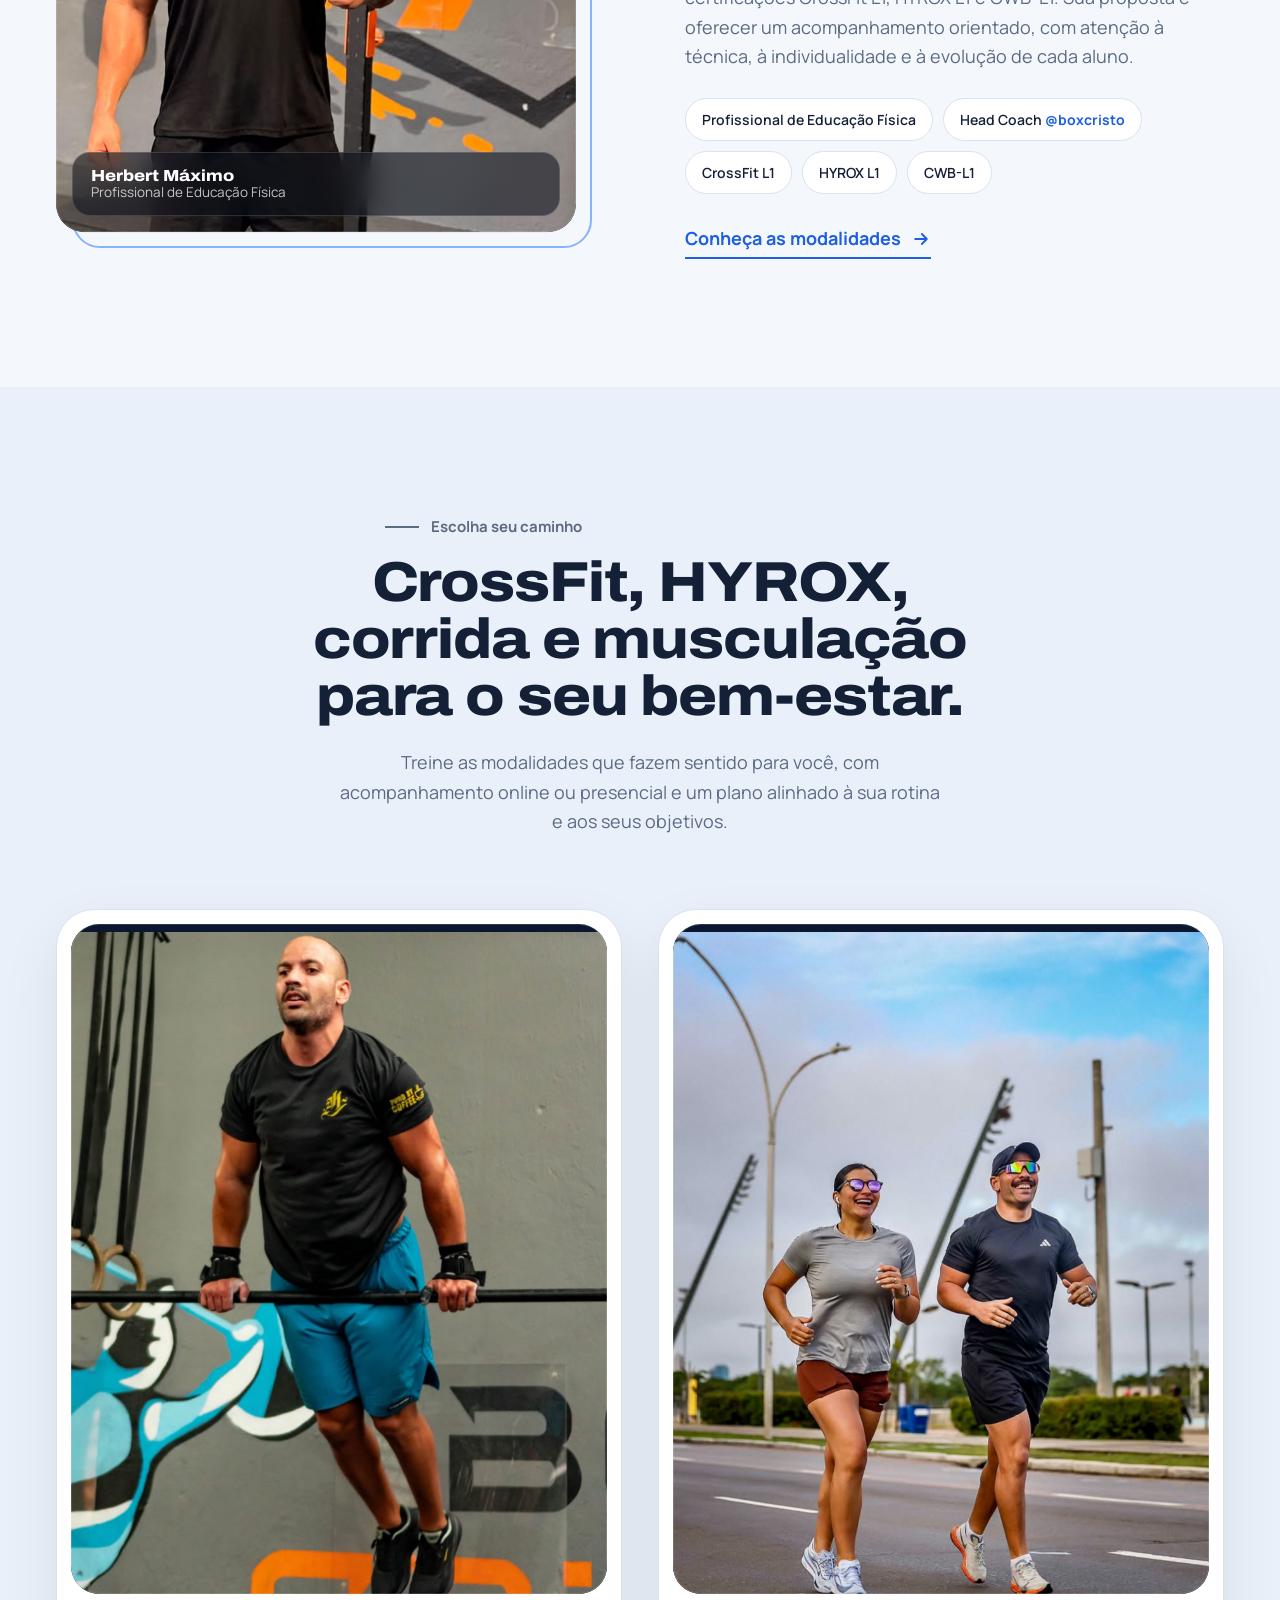
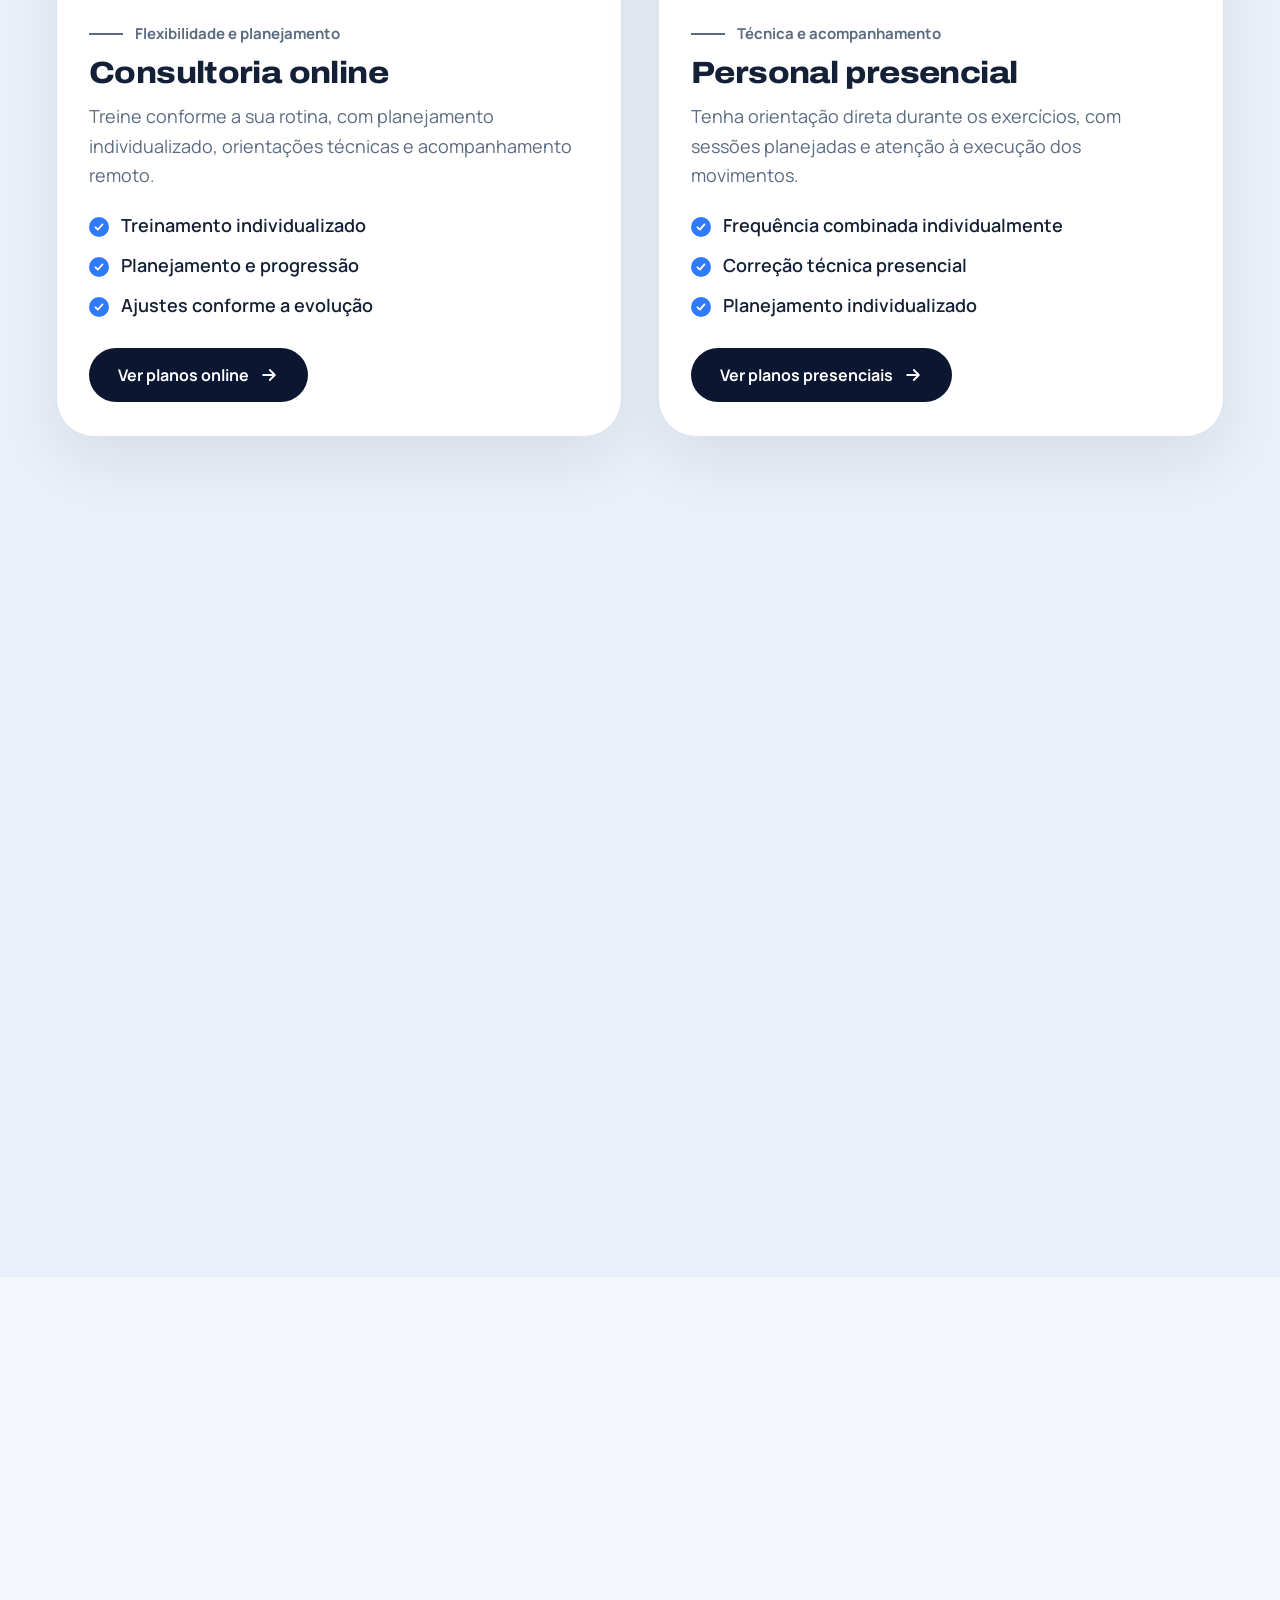
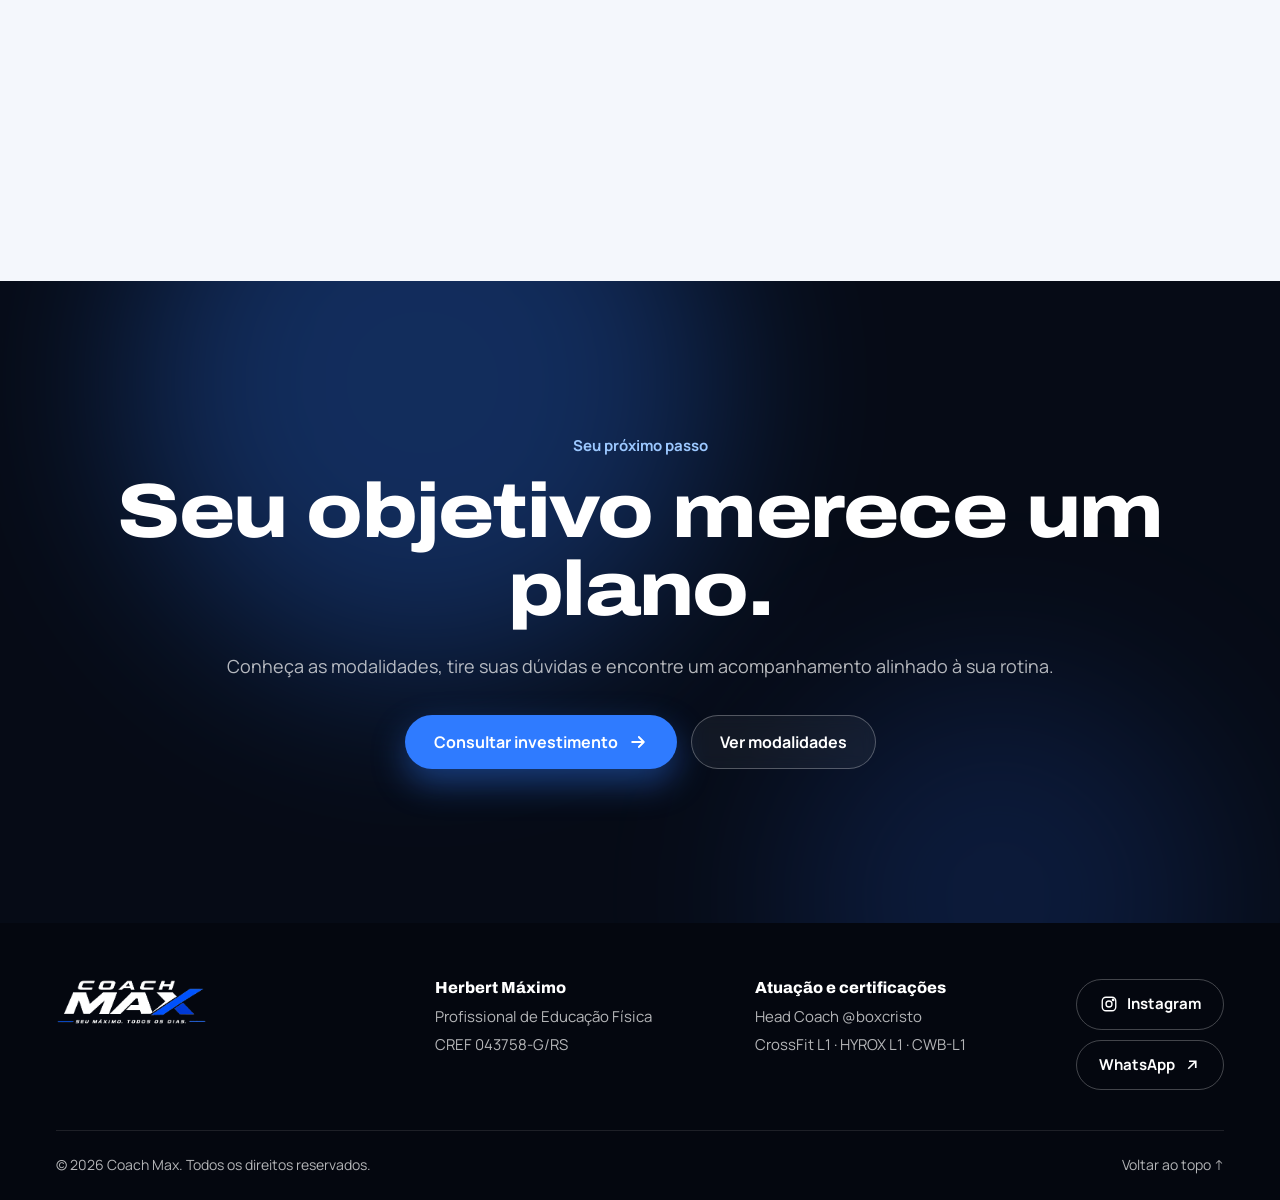
==== commit a16e9cb3: "Testa nova foto da consultoria online" ====
--- a/index.html
+++ b/index.html
@@ -114,7 +114,7 @@
         </div>
         <div class="cards">
           <article class="card" data-reveal style="--d:0">
-            <div class="frame frame-wide"><div class="frame-inner"><img src="assets/images/herbert-barra.jpeg" alt="Herbert Máximo treinando na barra em uma academia" width="858" height="1280" style="object-position:50% 44%" loading="lazy" class="photo-online" style="object-position:50% 38%" data-parallax></div></div>
+            <div class="frame frame-wide"><div class="frame-inner"><img src="assets/images/herbert-barra2.jpeg" alt="Herbert Máximo treinando na barra em uma academia" width="858" height="1280" style="object-position:50% 44%" loading="lazy" class="photo-online" style="object-position:50% 38%" data-parallax></div></div>
             <div class="card-body">
               <p class="kicker">Flexibilidade e planejamento</p>
               <h3>Consultoria online</h3>
--- a/css/style.css
+++ b/css/style.css
@@ -100,11 +100,11 @@
 
 /* frames (all images) */
 .frame{position:relative;aspect-ratio:4/5;width:100%}
-.frame-wide{aspect-ratio:4/3}
+.frame-wide{aspect-ratio:4/5}
 .frame-inner{position:absolute;inset:0;border-radius:var(--r);overflow:hidden;background:var(--navy);isolation:isolate;box-shadow:0 30px 70px rgba(11,23,48,.22)}
 .frame-inner img{width:100%;height:100%;object-fit:cover;transform:translate3d(0,var(--py,0),0) scale(1.02);will-change:transform;object-position:center top}
 /* Enquadramentos fotográficos: prioriza rostos e mantém contexto da atividade. */
-  .card .frame-wide .photo-online{object-position:50% 44% !important;transform:translate3d(0,var(--py,0),0) scale(1.01)}
+   .card .frame-wide .photo-online{object-position:50% 50% !important;transform:translate3d(0,var(--py,0),0) scale(1.01)}
   .card .frame-wide .photo-presencial{object-position:50% 45% !important;transform:translate3d(0,var(--py,0),0) scale(1.01)}
   #sobre .photo-running-pair{object-position:50% 28% !important;transform:translate3d(0,var(--py,0),0) scale(1.01)}
 .frame:not(.hero-frame)::before{content:"";position:absolute;inset:0;border:2px solid var(--blue);border-radius:var(--r);transform:translate(16px,16px);opacity:.55;transition:transform .8s var(--ease)}
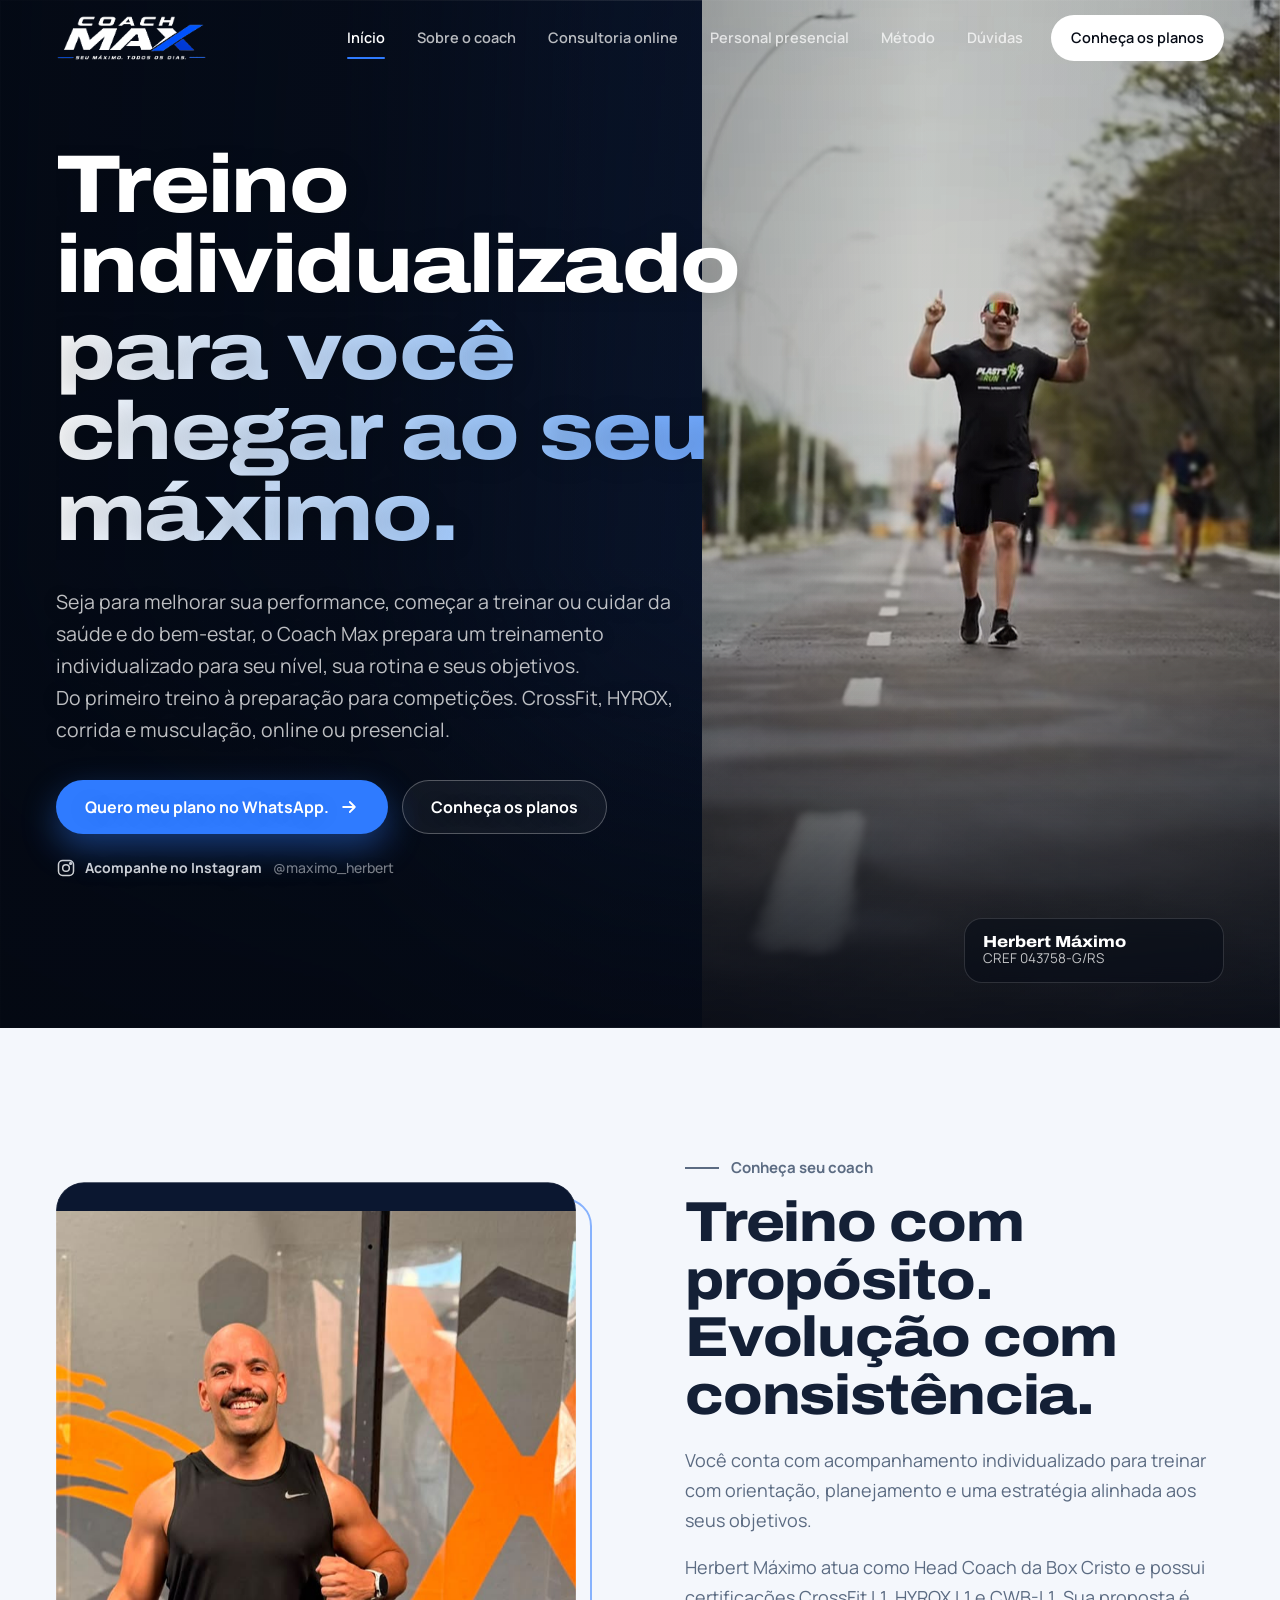
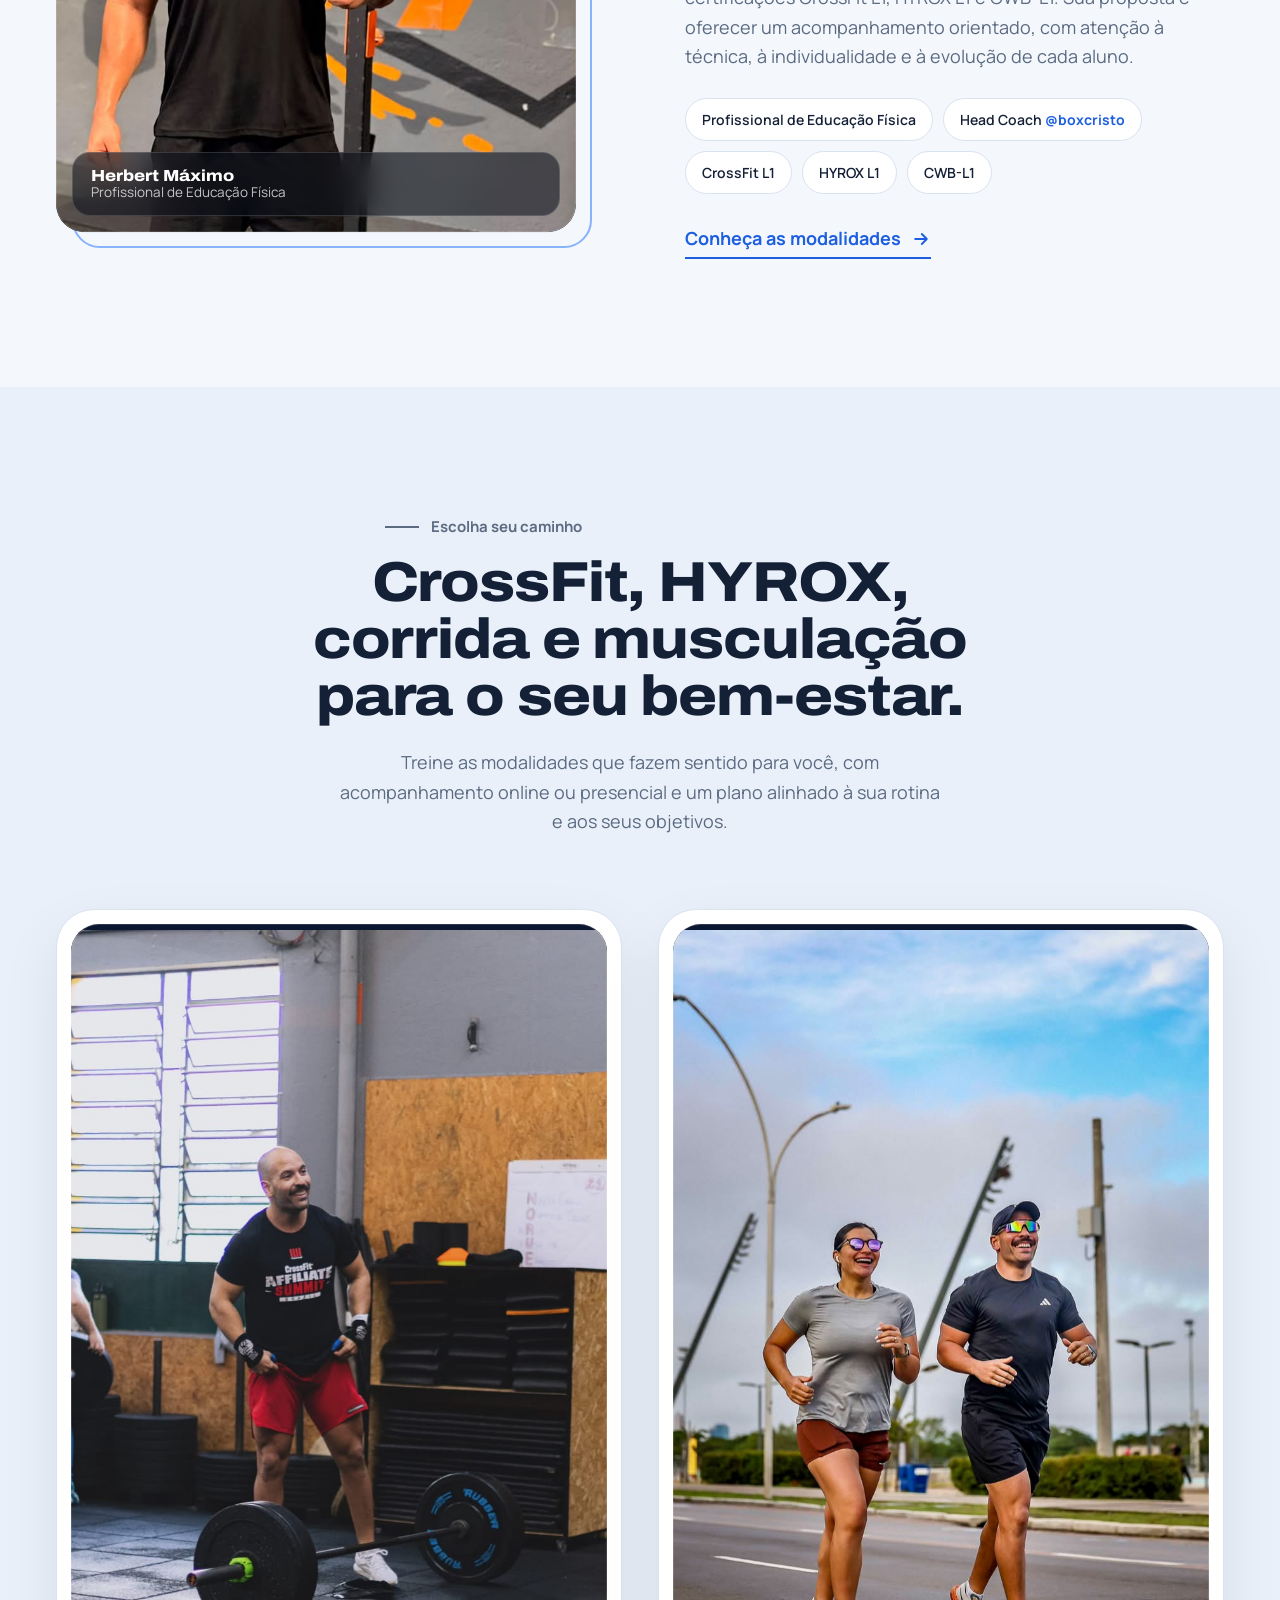
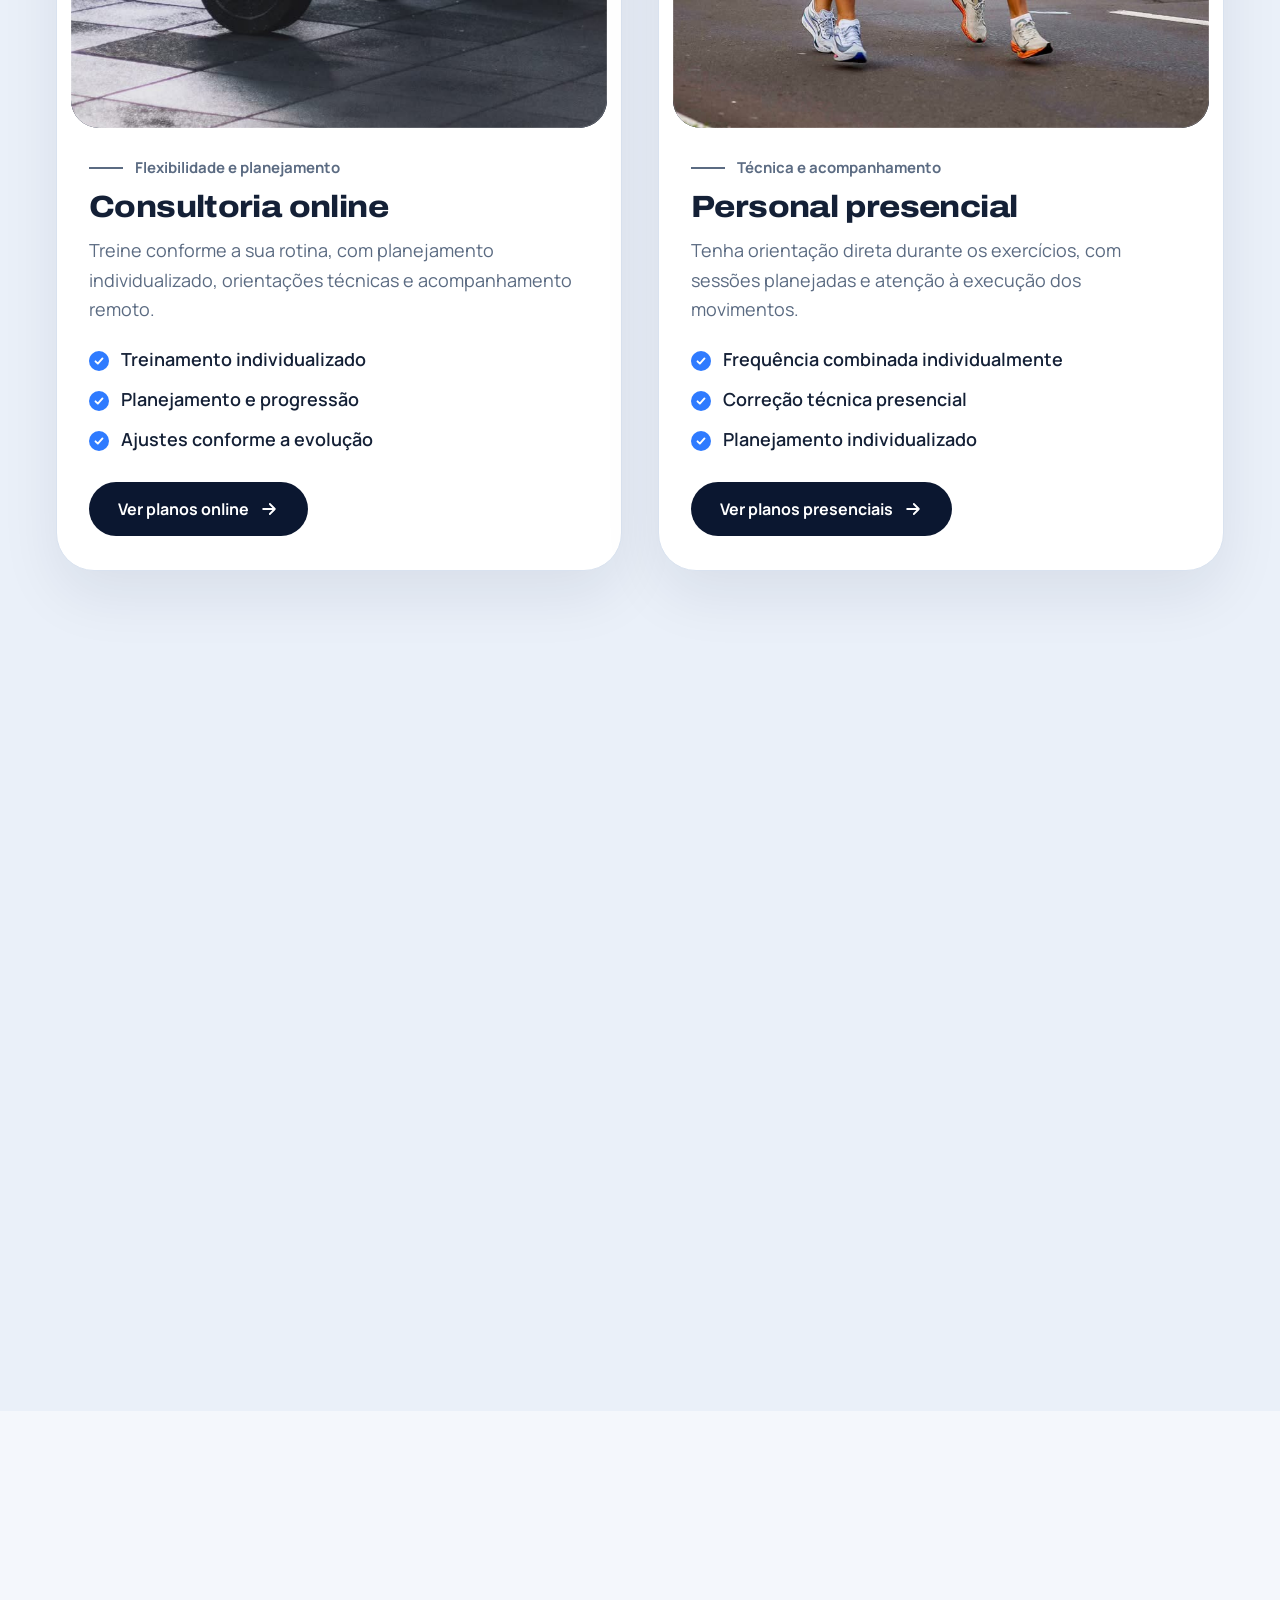
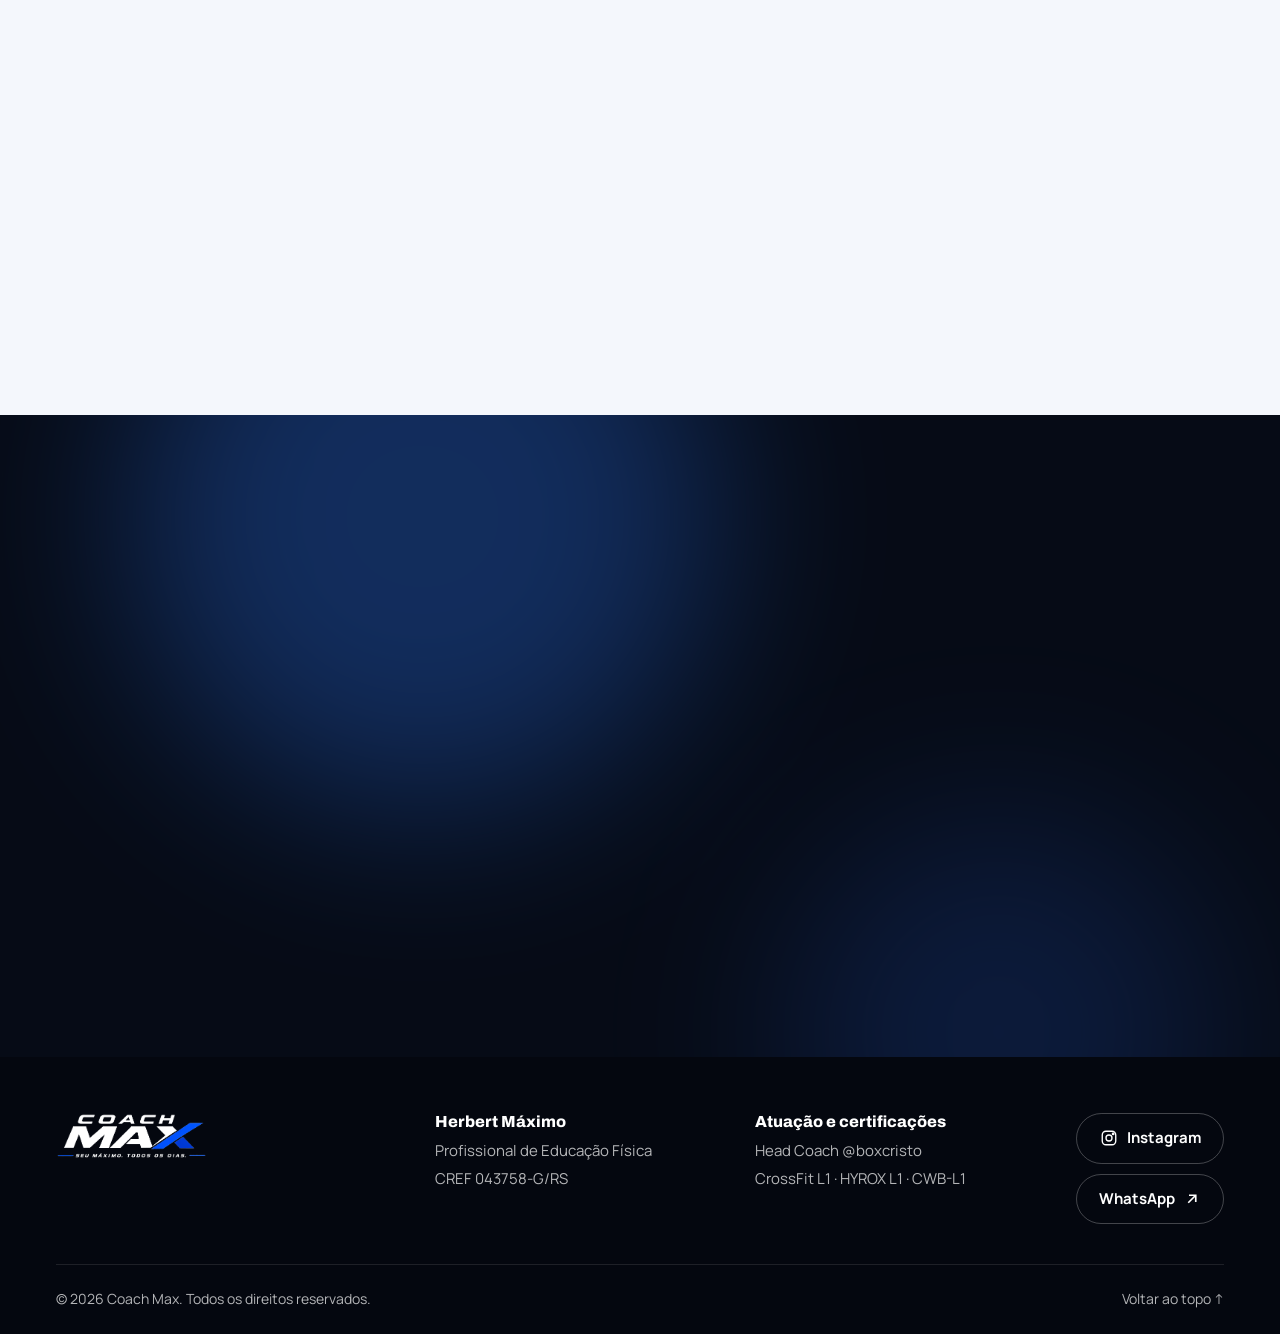
==== commit 2f3cd597: "Usa nova foto em pé na consultoria online" ====
--- a/index.html
+++ b/index.html
@@ -114,7 +114,7 @@
         </div>
         <div class="cards">
           <article class="card" data-reveal style="--d:0">
-            <div class="frame frame-wide"><div class="frame-inner"><img src="assets/images/herbert-barra2.jpeg" alt="Herbert Máximo treinando na barra em uma academia" width="858" height="1280" style="object-position:50% 44%" loading="lazy" class="photo-online" style="object-position:50% 38%" data-parallax></div></div>
+            <div class="frame frame-wide"><div class="frame-inner"><img src="assets/images/herbert-em-pe.jpeg" alt="Herbert Máximo treinando na barra em uma academia" width="858" height="1280" style="object-position:50% 44%" loading="lazy" class="photo-online" style="object-position:50% 38%" data-parallax></div></div>
             <div class="card-body">
               <p class="kicker">Flexibilidade e planejamento</p>
               <h3>Consultoria online</h3>
--- a/css/style.css
+++ b/css/style.css
@@ -100,12 +100,12 @@
 
 /* frames (all images) */
 .frame{position:relative;aspect-ratio:4/5;width:100%}
-.frame-wide{aspect-ratio:4/5}
+.frame-wide{aspect-ratio:2/3}
 .frame-inner{position:absolute;inset:0;border-radius:var(--r);overflow:hidden;background:var(--navy);isolation:isolate;box-shadow:0 30px 70px rgba(11,23,48,.22)}
 .frame-inner img{width:100%;height:100%;object-fit:cover;transform:translate3d(0,var(--py,0),0) scale(1.02);will-change:transform;object-position:center top}
 /* Enquadramentos fotográficos: prioriza rostos e mantém contexto da atividade. */
    .card .frame-wide .photo-online{object-position:50% 50% !important;transform:translate3d(0,var(--py,0),0) scale(1.01)}
-  .card .frame-wide .photo-presencial{object-position:50% 45% !important;transform:translate3d(0,var(--py,0),0) scale(1.01)}
+  .card .frame-wide .photo-presencial{object-position:50% 50% !important;transform:translate3d(0,var(--py,0),0) scale(1.01)}
   #sobre .photo-running-pair{object-position:50% 28% !important;transform:translate3d(0,var(--py,0),0) scale(1.01)}
 .frame:not(.hero-frame)::before{content:"";position:absolute;inset:0;border:2px solid var(--blue);border-radius:var(--r);transform:translate(16px,16px);opacity:.55;transition:transform .8s var(--ease)}
 .frame:not(.hero-frame):hover::before{transform:translate(8px,8px)}
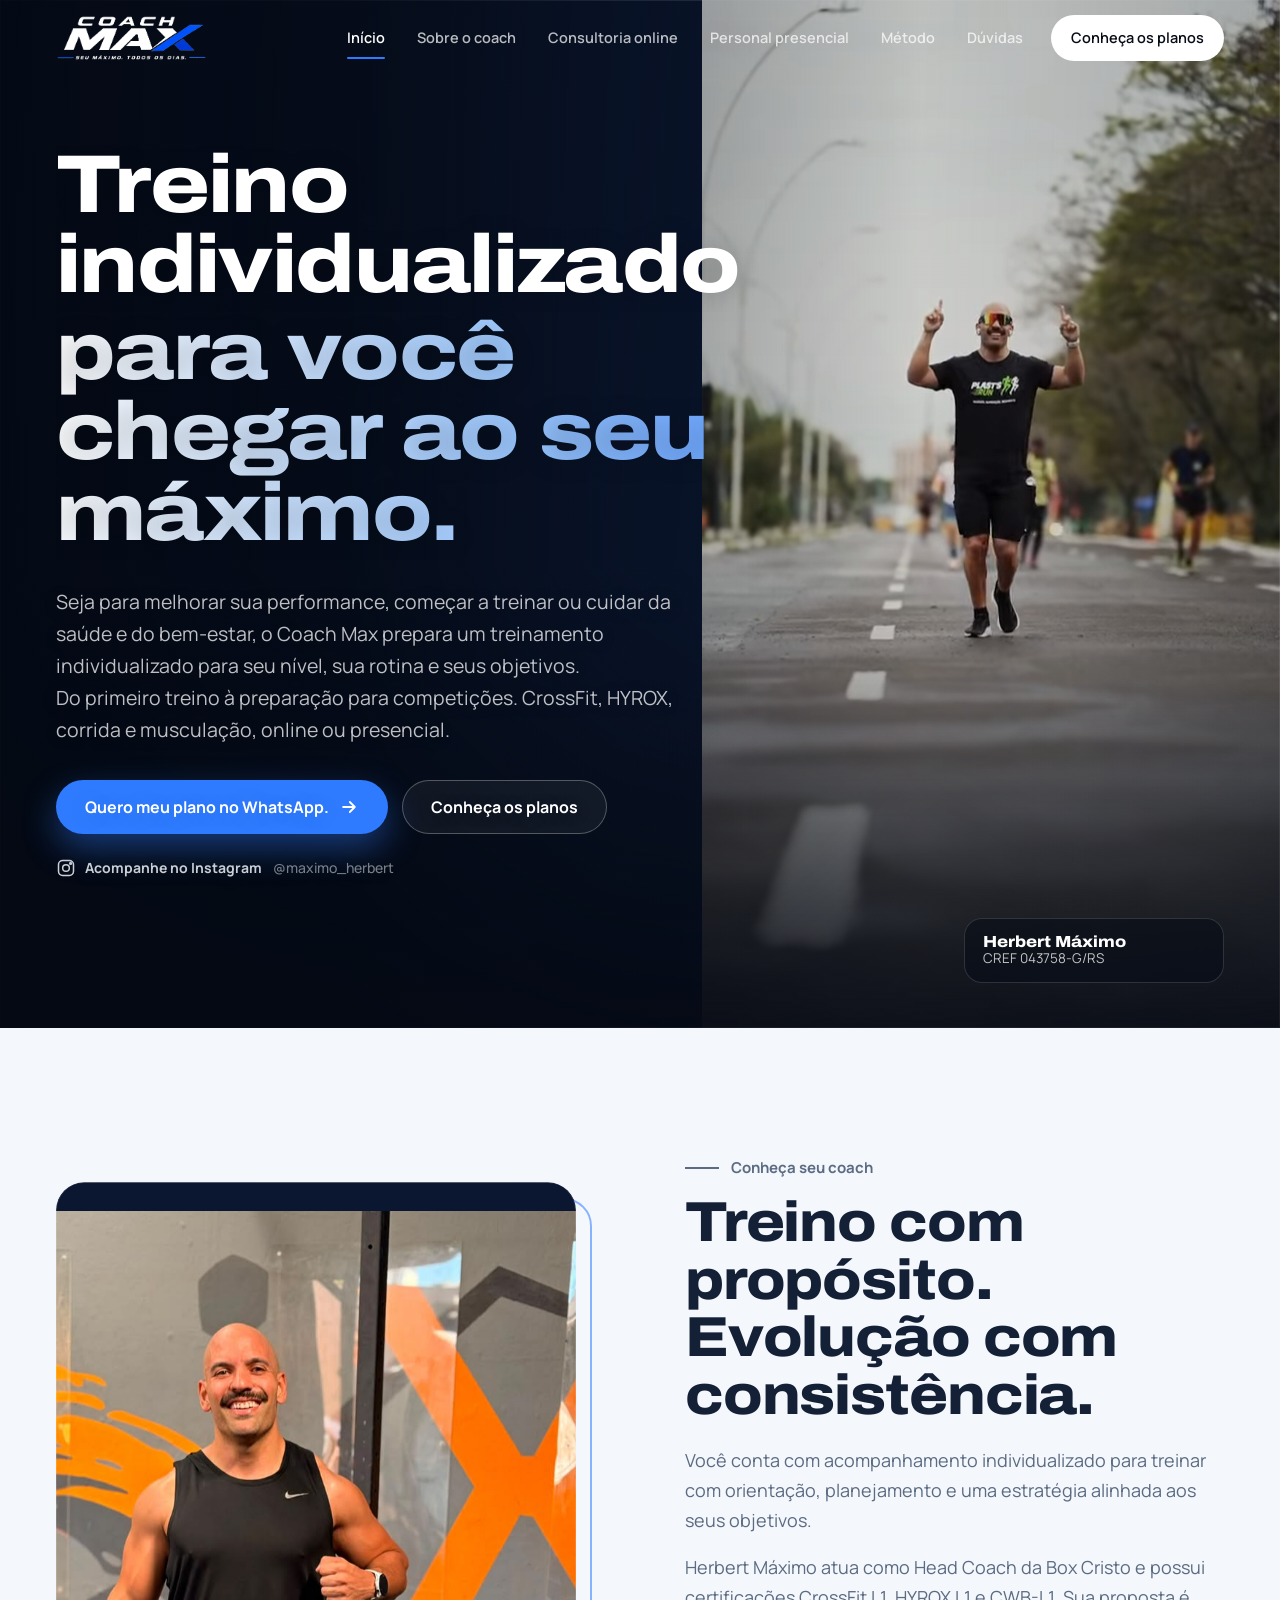
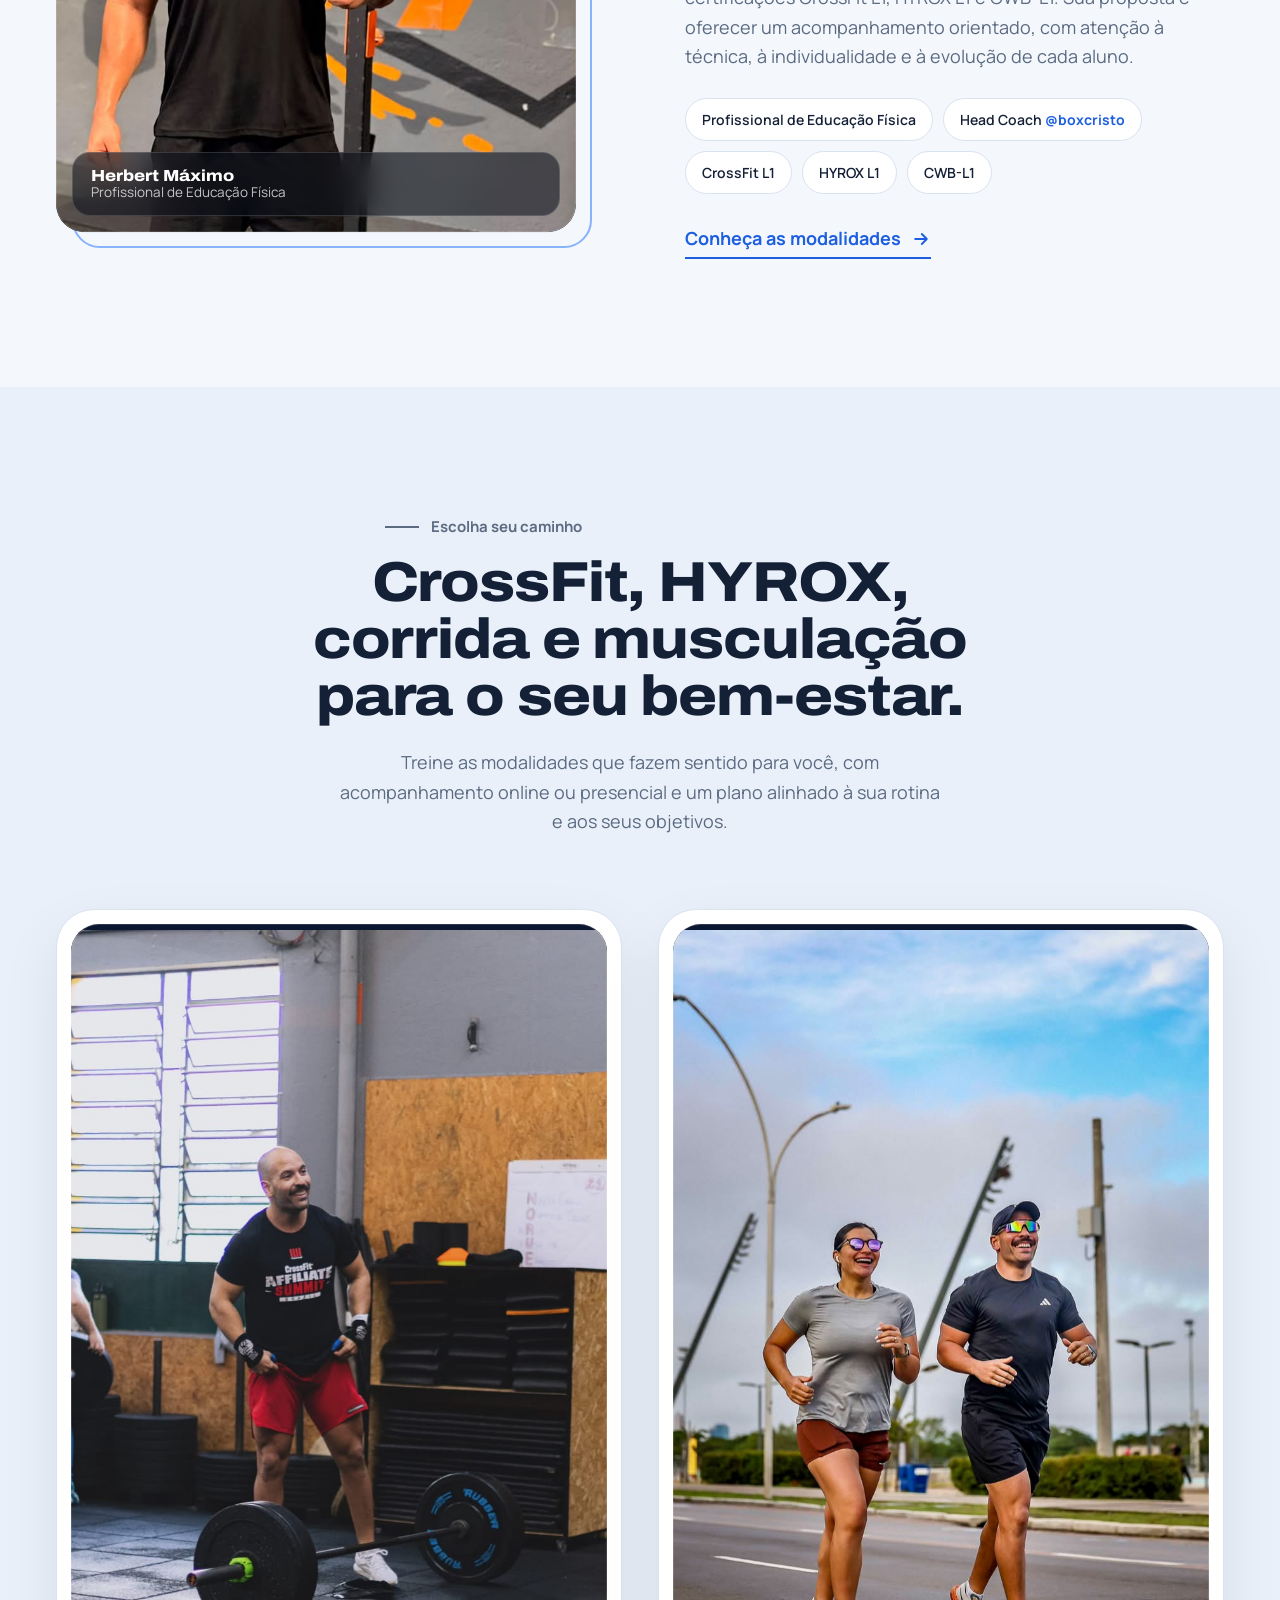
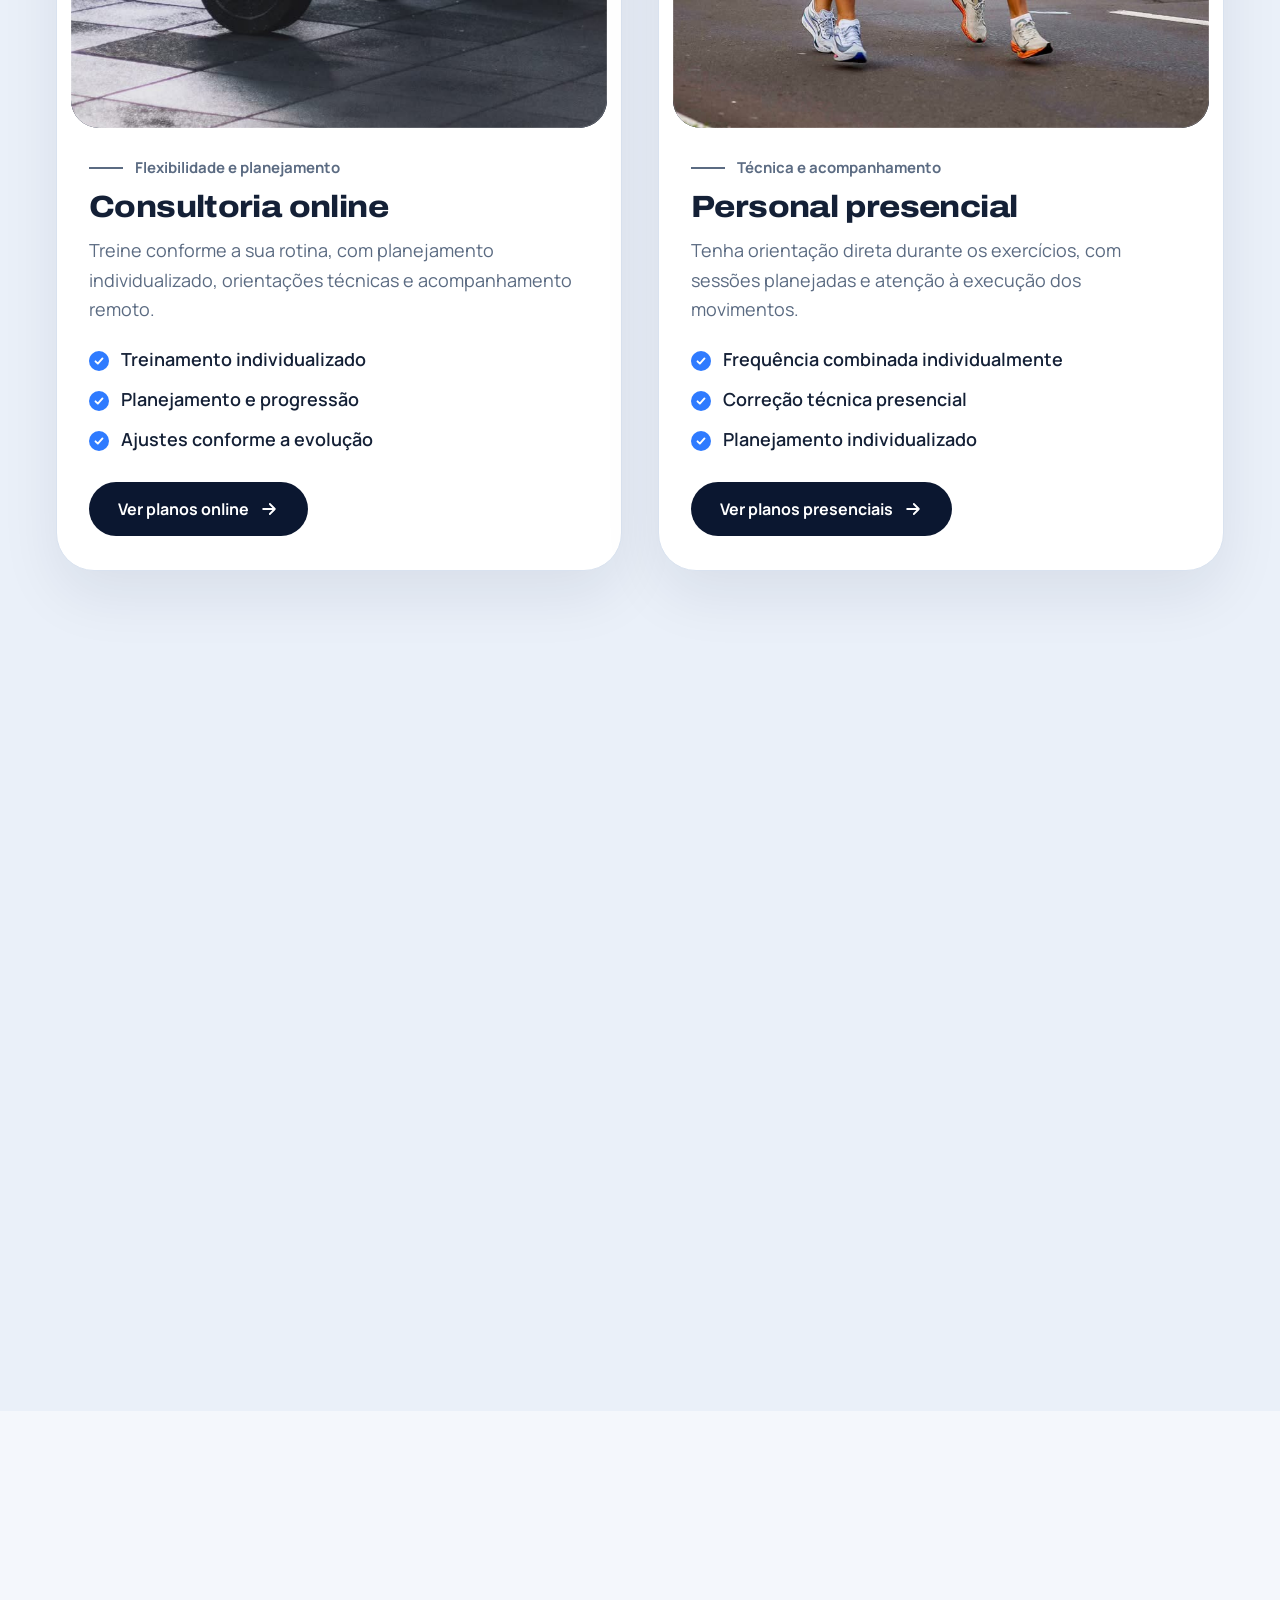
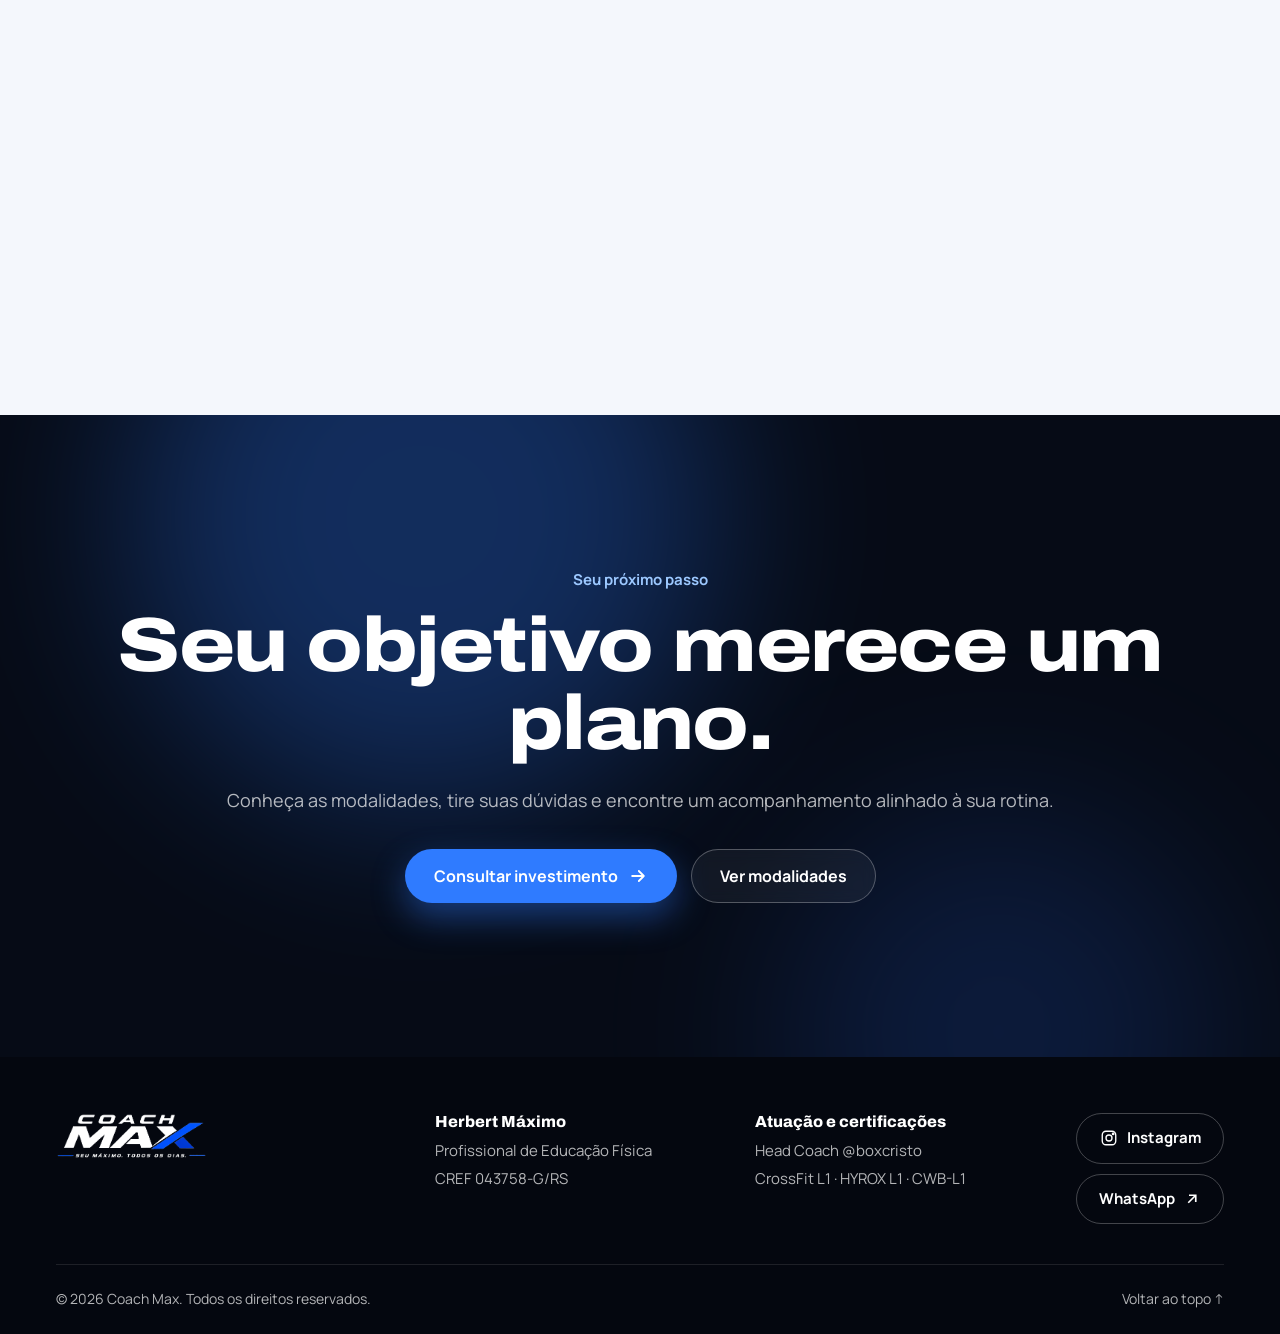
==== commit d25d5b31: "fix: usar Coach Max nas mensagens do WhatsApp" ====
--- a/index.html
+++ b/index.html
@@ -53,7 +53,7 @@
           <p class="hero-lead" data-in style="--i:4">Seja para melhorar sua performance, começar a treinar ou cuidar da saúde e do bem-estar, o Coach Max prepara um treinamento individualizado para seu nível, sua rotina e seus objetivos.<br><span class="hero-support">Do primeiro treino à preparação para competições. CrossFit, HYROX, corrida e musculação, online ou presencial.</span></p>
           <div class="button-row" data-in style="--i:5">
             <a class="btn btn-primary" href="planos.html"><span>Quero meu plano no WhatsApp.</span><svg viewBox="0 0 24 24" aria-hidden="true"><path d="M5 12h14M13 6l6 6-6 6"/></svg></a>
-            <a class="btn btn-ghost" href="https://wa.me/5551980130227?text=Ol%C3%A1%2C%20Herbert!%20Conheci%20seu%20site%20e%20gostaria%20de%20saber%20mais%20sobre%20seus%20servi%C3%A7os." target="_blank" rel="noopener noreferrer"><span>Conheça os planos</span></a>
+            <a class="btn btn-ghost" href="https://wa.me/5551980130227?text=Ol%C3%A1%2C%20Coach%20Max!%20Conheci%20seu%20site%20e%20gostaria%20de%20saber%20mais%20sobre%20seus%20servi%C3%A7os." target="_blank" rel="noopener noreferrer"><span>Conheça os planos</span></a>
           </div>
           <a class="instagram-link" href="https://www.instagram.com/maximo_herbert/" target="_blank" rel="noopener noreferrer" aria-label="Acompanhe Herbert Máximo no Instagram">
             <svg viewBox="0 0 24 24" aria-hidden="true"><rect x="3" y="3" width="18" height="18" rx="5"/><circle cx="12" cy="12" r="4"/><circle cx="17.5" cy="6.5" r="1"/></svg>
@@ -161,7 +161,7 @@
           <p class="kicker" data-reveal>Dúvidas frequentes</p>
           <h2 data-reveal style="--d:80">Quer saber mais antes de começar?</h2>
           <p data-reveal style="--d:140">Veja algumas respostas ou fale diretamente com Herbert pelo WhatsApp.</p>
-          <a class="text-link" data-reveal style="--d:200" href="https://wa.me/5551980130227?text=Ol%C3%A1%2C%20Herbert!%20Tenho%20algumas%20d%C3%BAvidas%20sobre%20seus%20servi%C3%A7os." target="_blank" rel="noopener noreferrer"><span>Tirar dúvidas pelo WhatsApp</span><svg viewBox="0 0 24 24" aria-hidden="true"><path d="M5 12h14M13 6l6 6-6 6"/></svg></a>
+          <a class="text-link" data-reveal style="--d:200" href="https://wa.me/5551980130227?text=Ol%C3%A1%2C%20Coach%20Max!%20Tenho%20algumas%20d%C3%BAvidas%20sobre%20seus%20servi%C3%A7os." target="_blank" rel="noopener noreferrer"><span>Tirar dúvidas pelo WhatsApp</span><svg viewBox="0 0 24 24" aria-hidden="true"><path d="M5 12h14M13 6l6 6-6 6"/></svg></a>
         </div>
         <div class="acc" data-reveal="right">
           <div class="acc-item"><h3><button type="button" aria-expanded="false">Qual é a diferença entre as modalidades?<i aria-hidden="true"></i></button></h3><div class="acc-panel"><div><p>A consultoria online oferece planejamento e acompanhamento remoto. O personal presencial inclui sessões com orientação direta durante os exercícios.</p></div></div></div>
@@ -180,7 +180,7 @@
         <h2 data-reveal style="--d:80">Seu objetivo merece um plano.</h2>
         <p data-reveal style="--d:140">Conheça as modalidades, tire suas dúvidas e encontre um acompanhamento alinhado à sua rotina.</p>
         <div class="button-row center-row" data-reveal style="--d:200">
-          <a class="btn btn-primary" href="https://wa.me/5551980130227?text=Ol%C3%A1%2C%20Herbert!%20Conheci%20seu%20site%20e%20gostaria%20de%20consultar%20os%20investimentos%20dos%20planos." target="_blank" rel="noopener noreferrer"><span>Consultar investimento</span><svg viewBox="0 0 24 24" aria-hidden="true"><path d="M5 12h14M13 6l6 6-6 6"/></svg></a>
+          <a class="btn btn-primary" href="https://wa.me/5551980130227?text=Ol%C3%A1%2C%20Coach%20Max!%20Conheci%20seu%20site%20e%20gostaria%20de%20consultar%20os%20investimentos%20dos%20planos." target="_blank" rel="noopener noreferrer"><span>Consultar investimento</span><svg viewBox="0 0 24 24" aria-hidden="true"><path d="M5 12h14M13 6l6 6-6 6"/></svg></a>
           <a class="btn btn-ghost" href="planos.html"><span>Ver modalidades</span></a>
         </div>
       </div>
@@ -202,7 +202,7 @@
     <div class="container footer-bottom"><span>© <span id="current-year">2026</span> Coach Max. Todos os direitos reservados.</span><a href="#topo">Voltar ao topo ↑</a></div>
   </footer>
 
-  <a class="floating-wa" href="https://wa.me/5551980130227?text=Ol%C3%A1%2C%20Herbert!%20Gostaria%20de%20saber%20mais%20sobre%20seus%20servi%C3%A7os." target="_blank" rel="noopener noreferrer" aria-label="Falar com Herbert pelo WhatsApp">
+  <a class="floating-wa" href="https://wa.me/5551980130227?text=Ol%C3%A1%2C%20Coach%20Max!%20Gostaria%20de%20saber%20mais%20sobre%20seus%20servi%C3%A7os." target="_blank" rel="noopener noreferrer" aria-label="Falar com Herbert pelo WhatsApp">
     <svg viewBox="0 0 24 24" aria-hidden="true"><path d="M20.52 3.48A11.83 11.83 0 0 0 12.1 0C5.55 0 .22 5.33.22 11.88c0 2.1.55 4.15 1.6 5.96L.12 24l6.32-1.66a11.9 11.9 0 0 0 5.66 1.44h.01c6.55 0 11.88-5.33 11.88-11.88 0-3.17-1.23-6.15-3.47-8.42ZM12.1 21.75a9.9 9.9 0 0 1-5.04-1.38l-.36-.21-3.75.98 1-3.66-.23-.38a9.85 9.85 0 0 1-1.51-5.22c0-5.45 4.44-9.89 9.9-9.89a9.82 9.82 0 0 1 7 2.9 9.83 9.83 0 0 1 2.9 7c0 5.46-4.44 9.9-9.9 9.9Zm5.43-7.41c-.3-.15-1.77-.87-2.04-.97-.27-.1-.47-.15-.67.15-.2.3-.77.97-.95 1.17-.17.2-.35.22-.65.07-.3-.15-1.26-.46-2.4-1.47-.89-.79-1.49-1.77-1.66-2.07-.17-.3-.02-.46.13-.61.13-.13.3-.35.45-.52.15-.17.2-.3.3-.5.1-.2.05-.37-.02-.52-.08-.15-.67-1.62-.92-2.22-.24-.58-.49-.5-.67-.51h-.57c-.2 0-.52.07-.79.37-.27.3-1.04 1.02-1.04 2.49s1.07 2.89 1.22 3.09c.15.2 2.1 3.2 5.08 4.49.71.31 1.26.5 1.69.64.71.23 1.35.2 1.86.12.57-.08 1.77-.72 2.02-1.42.25-.7.25-1.3.17-1.42-.07-.13-.27-.2-.57-.35Z"/></svg>
   </a>
 </body>
